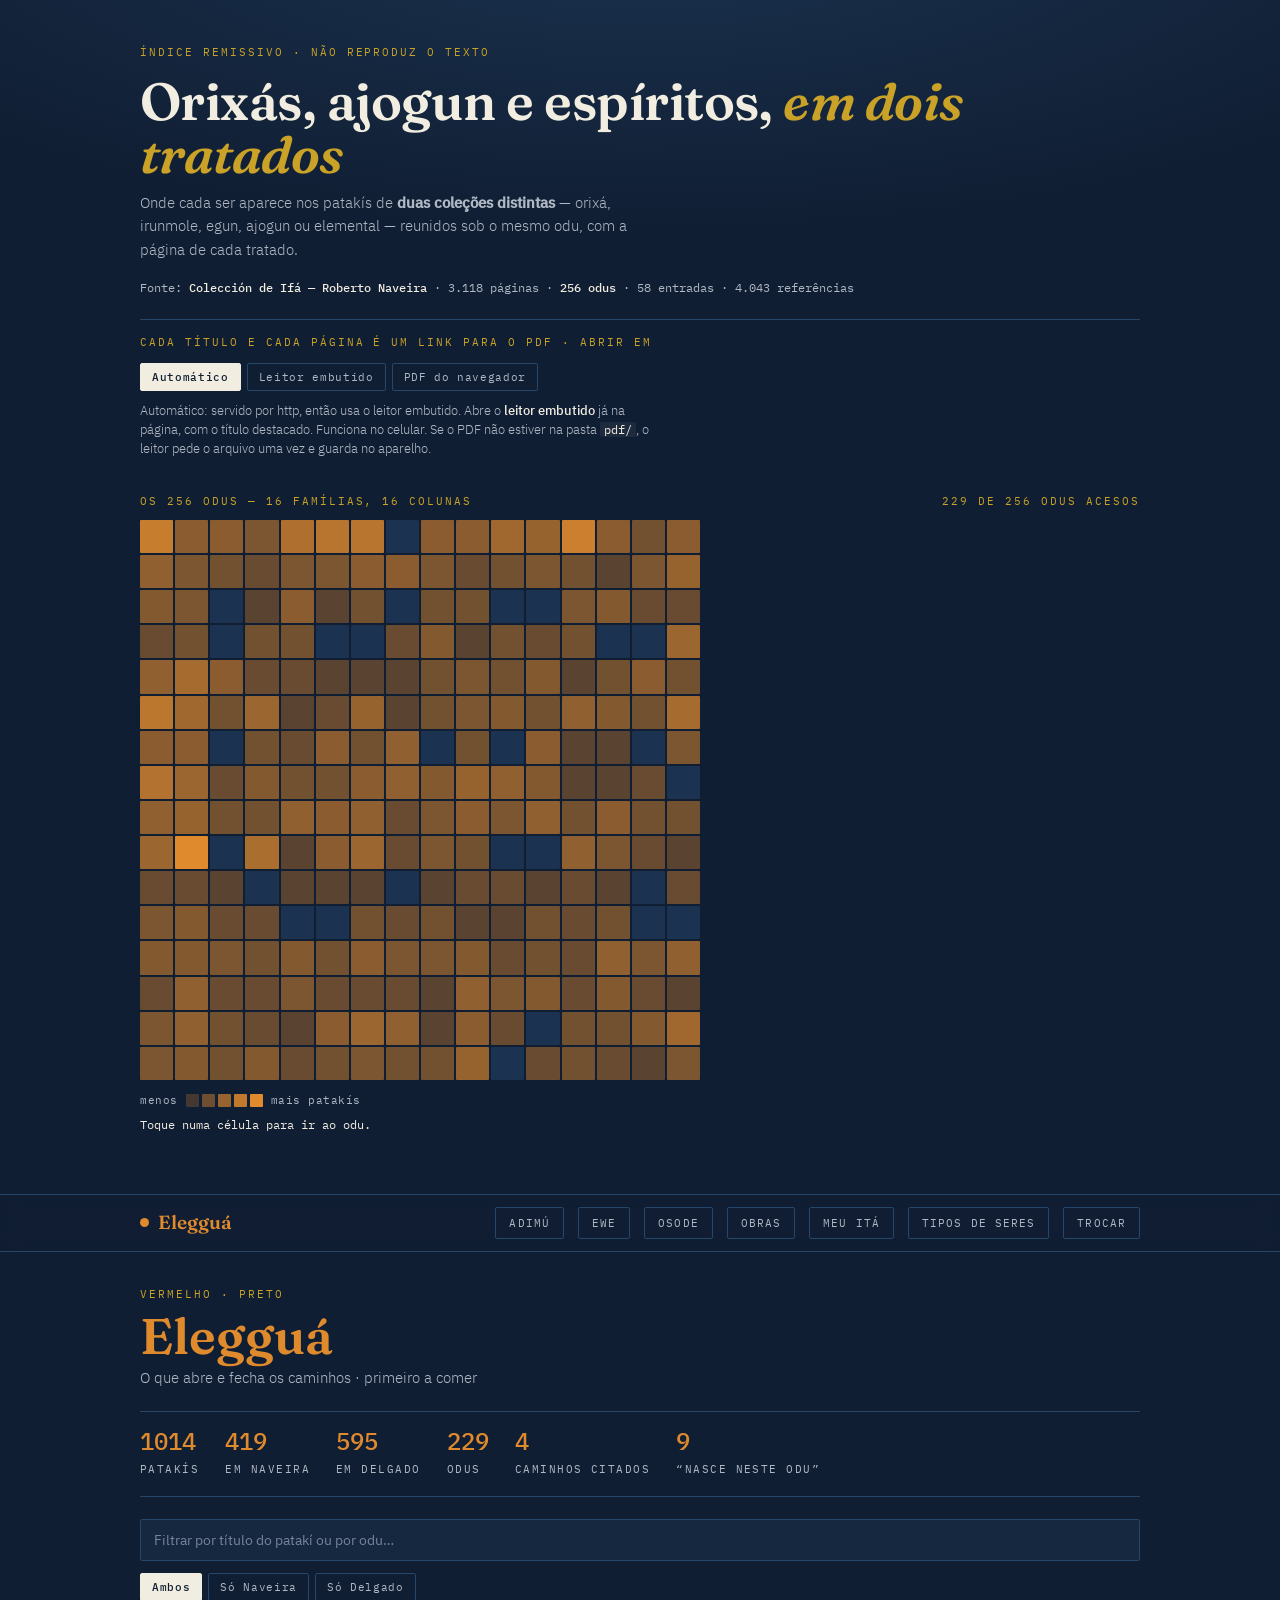
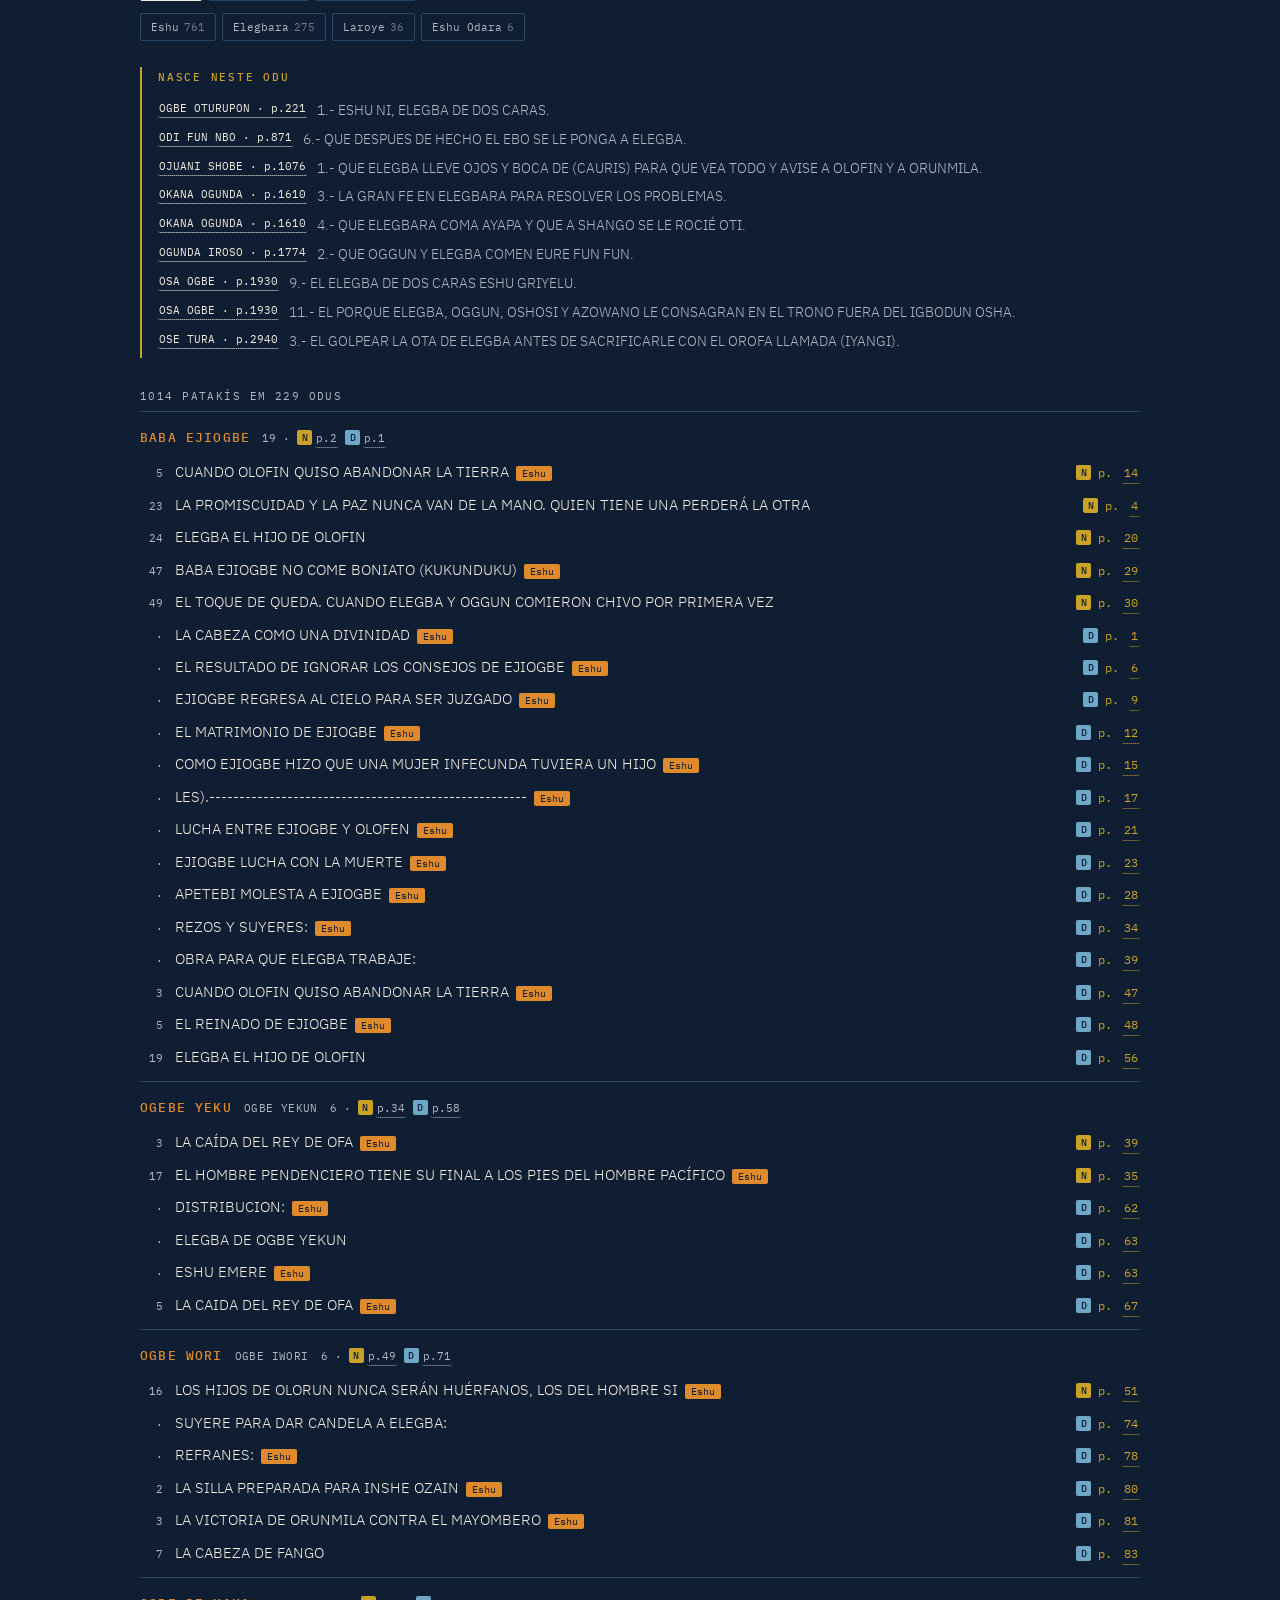
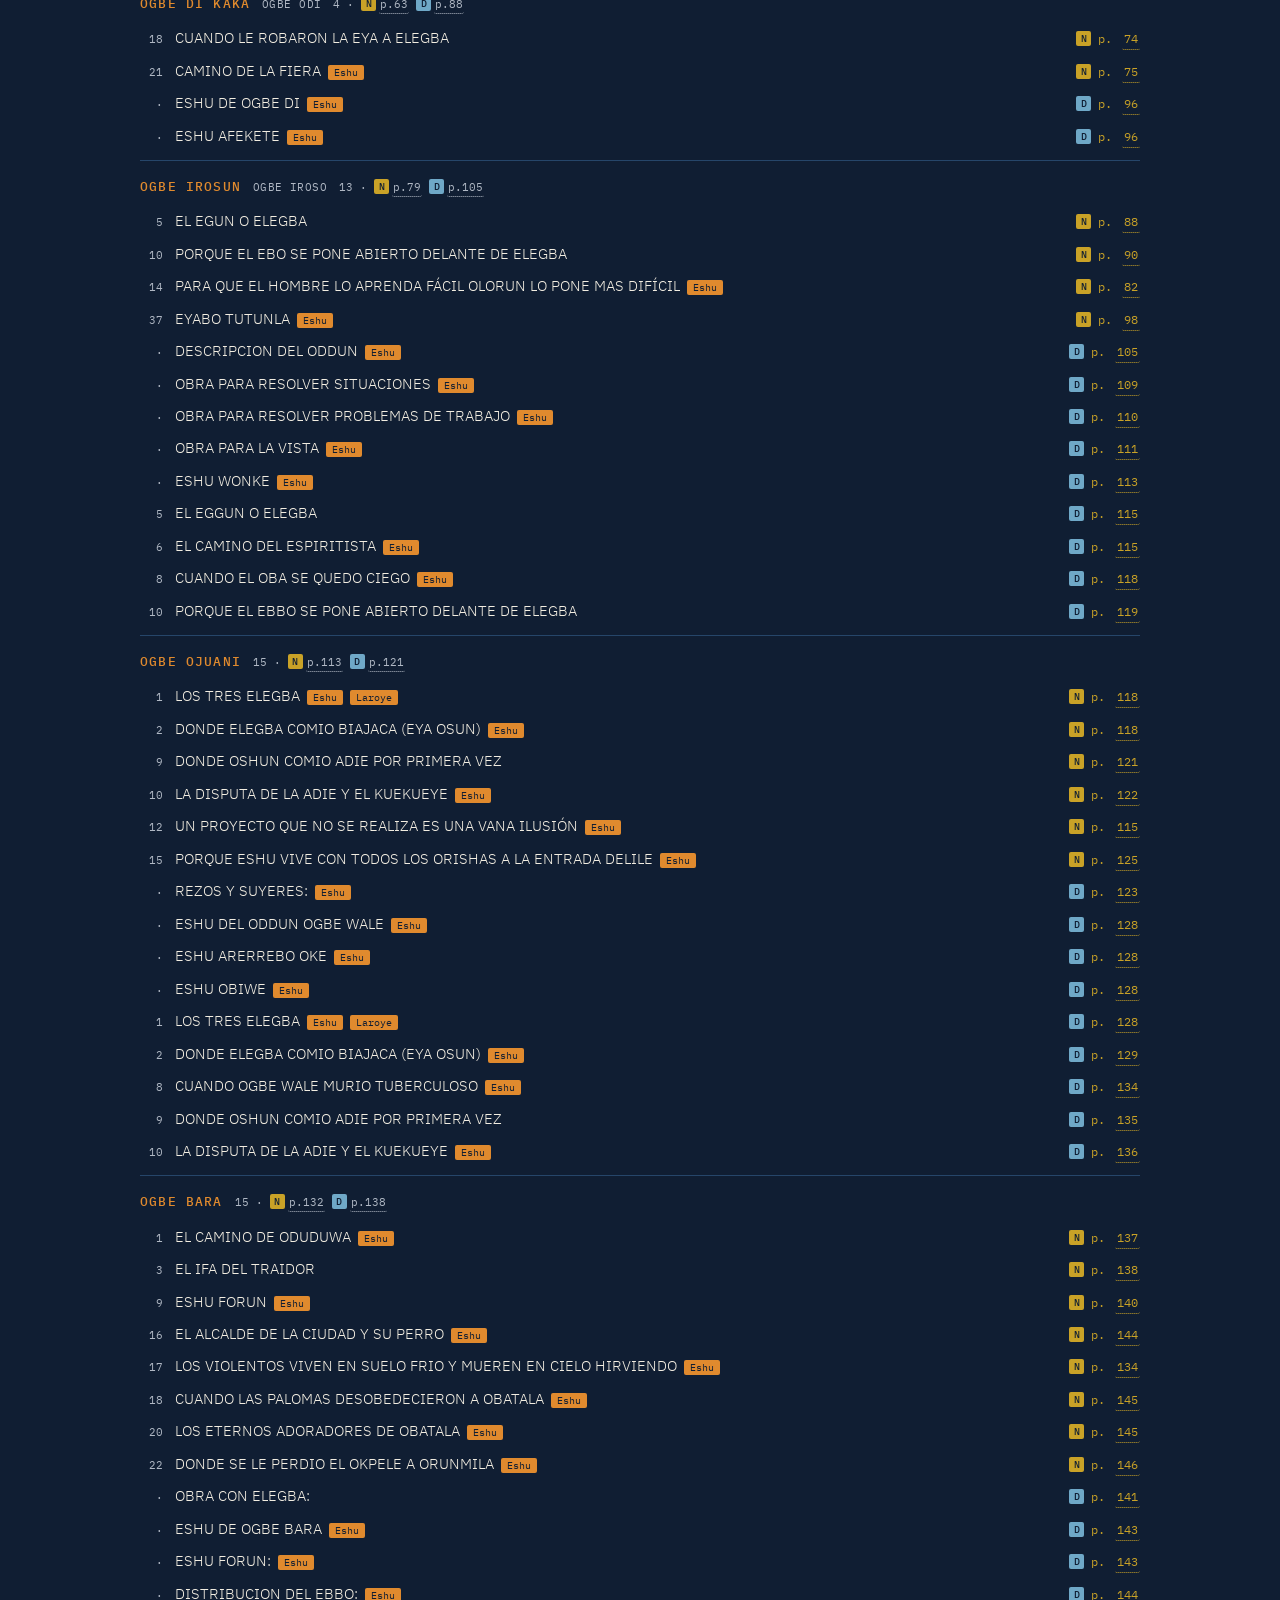
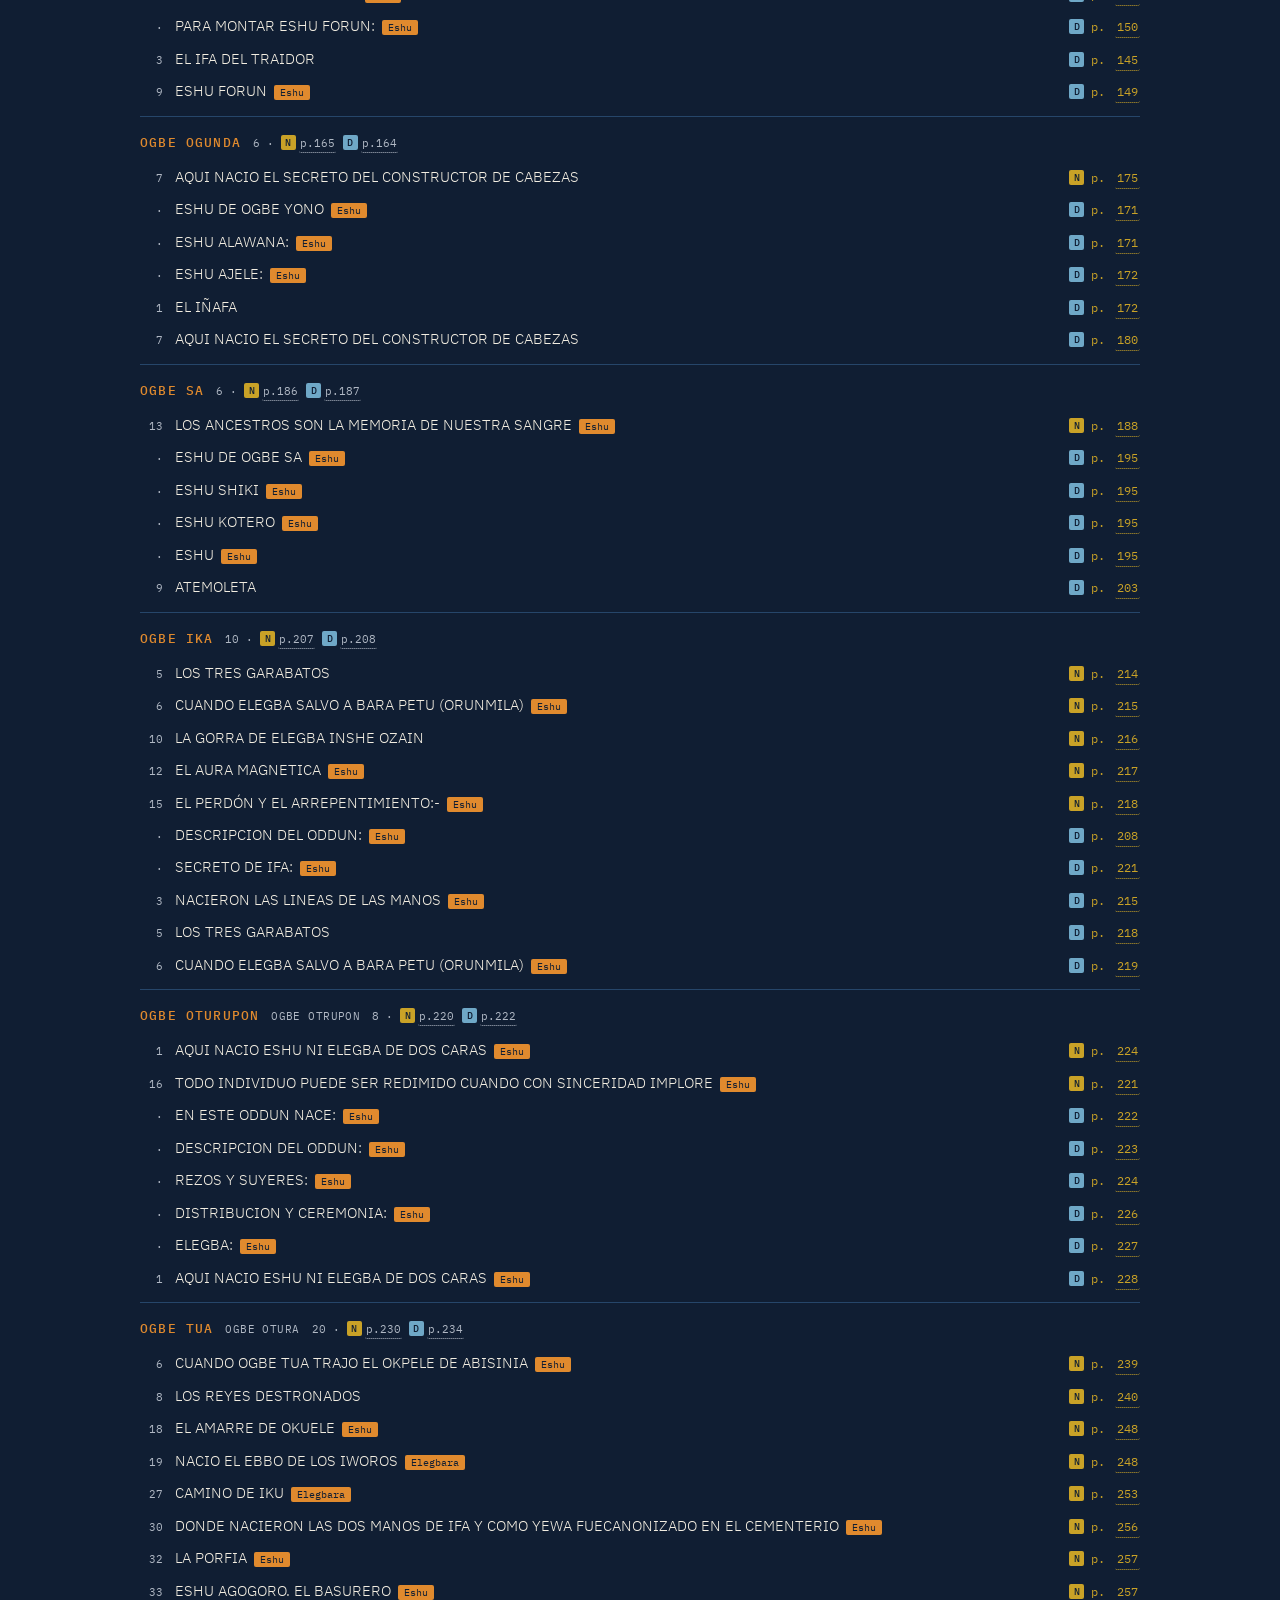
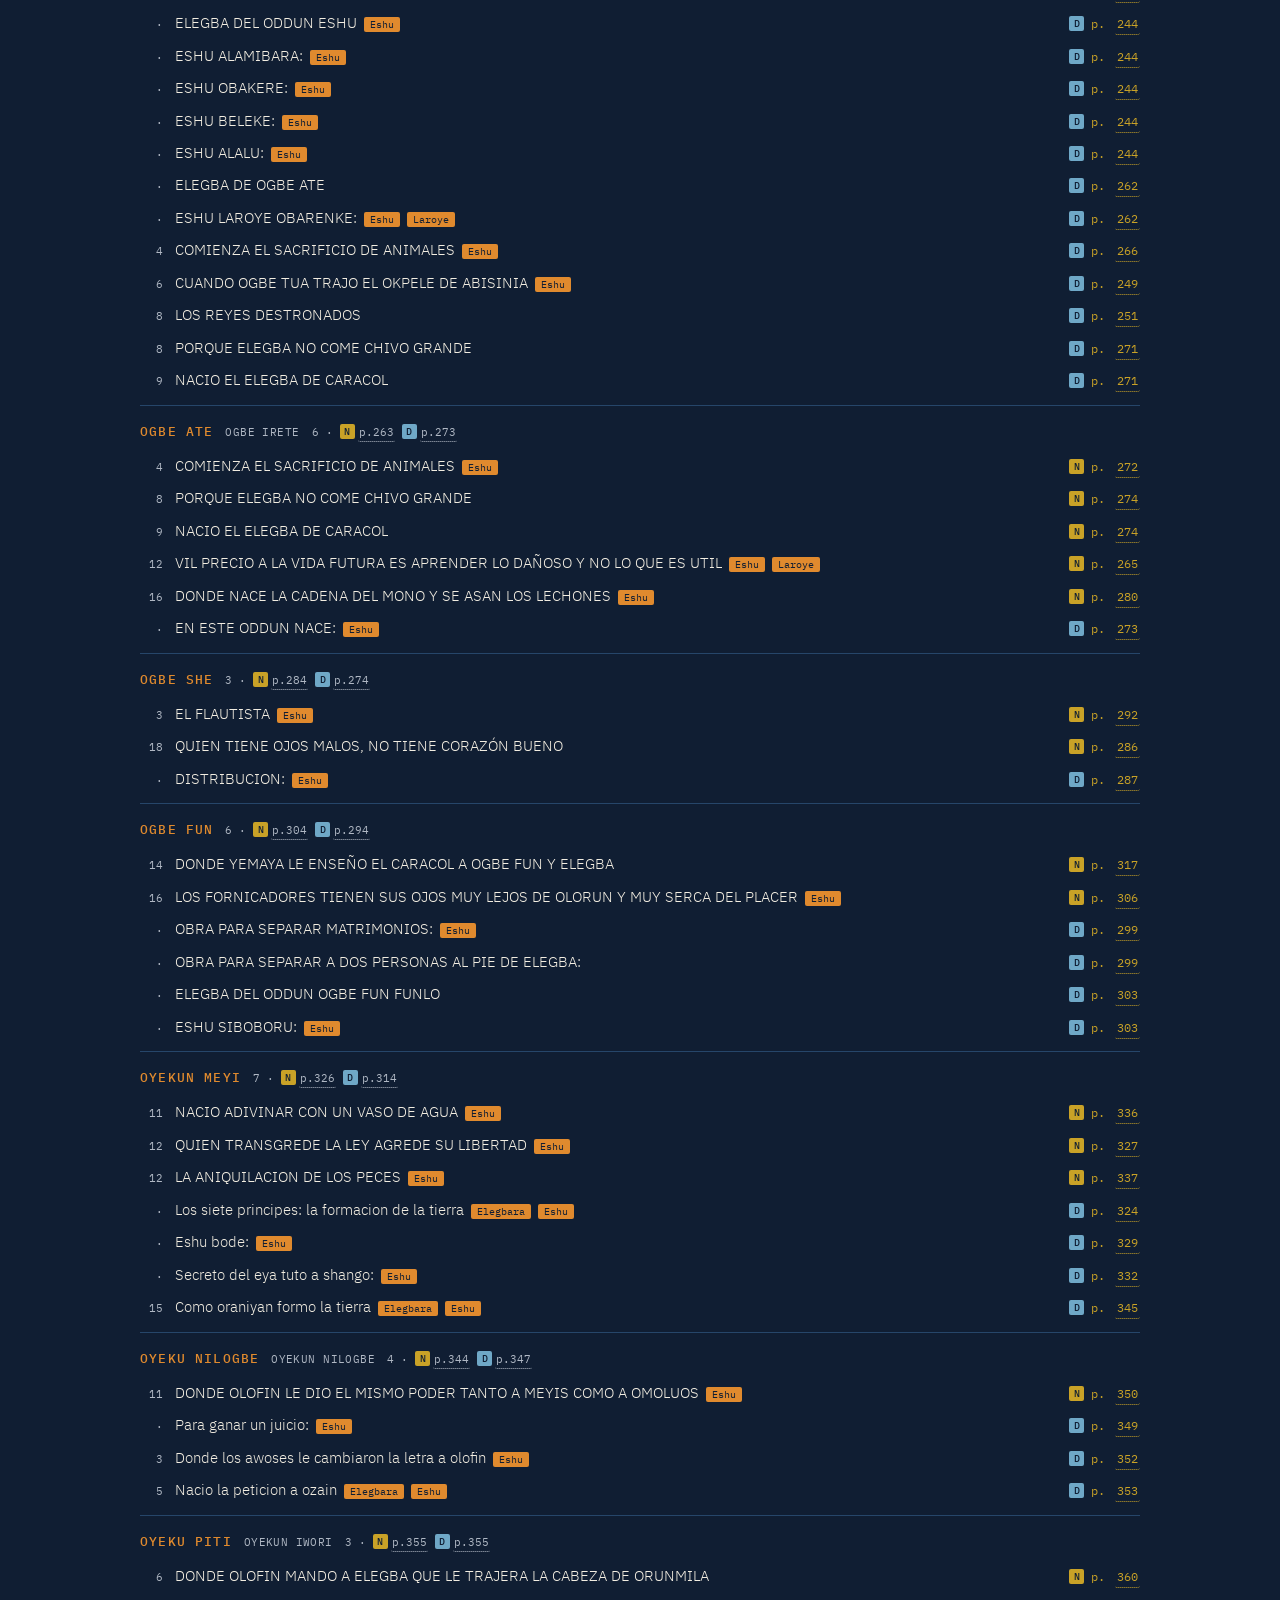
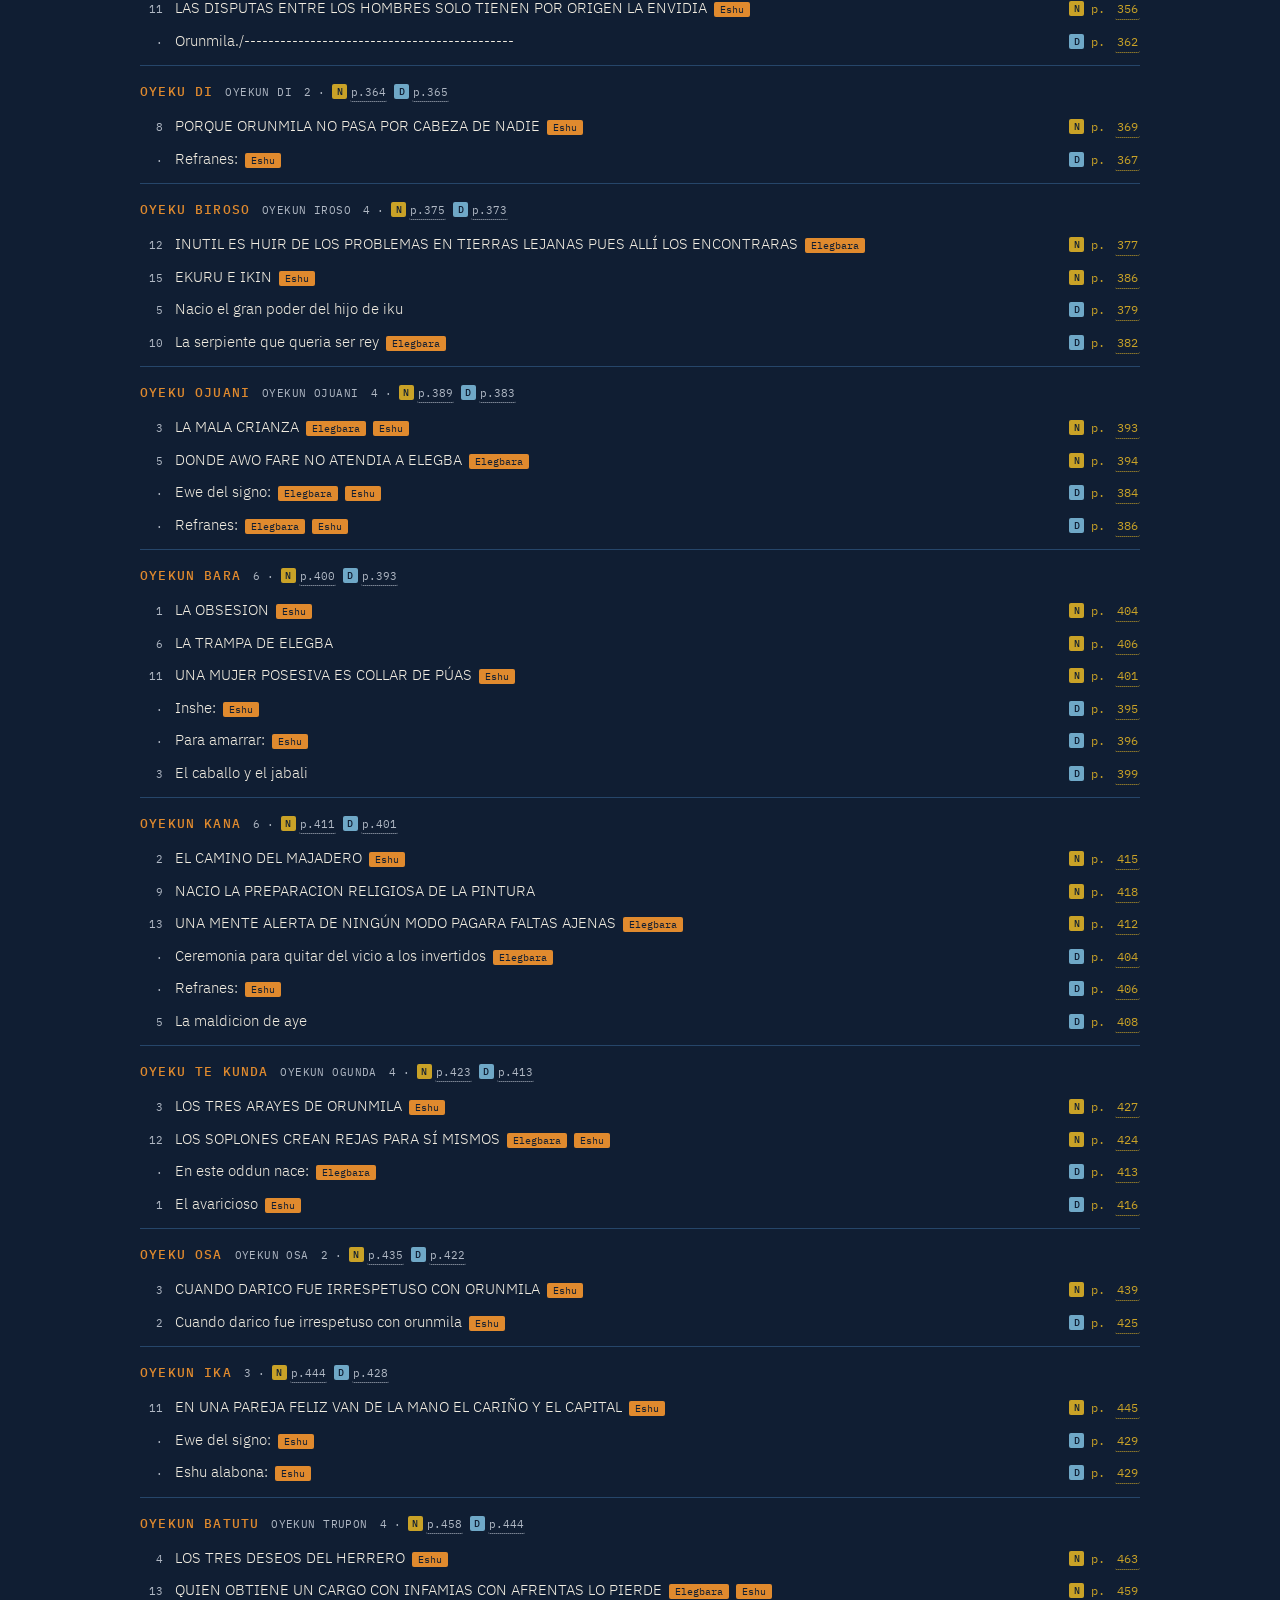
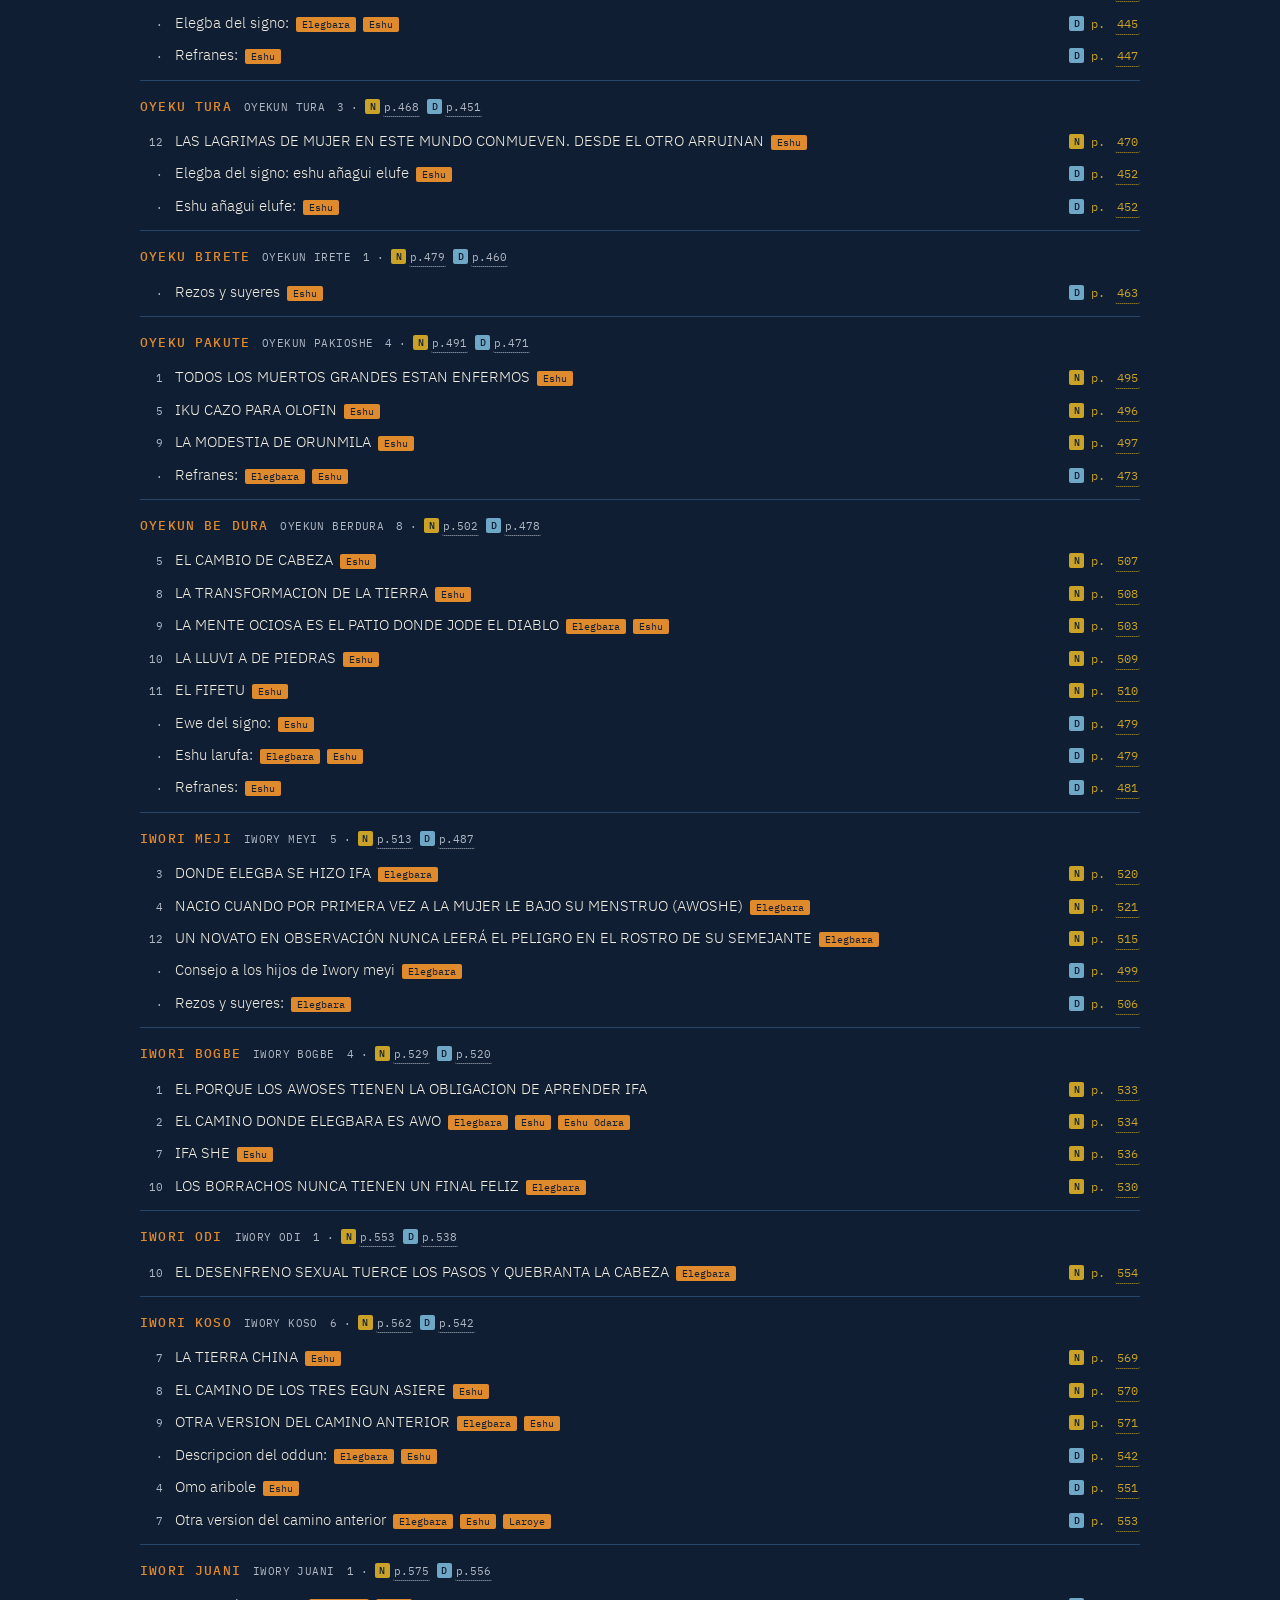
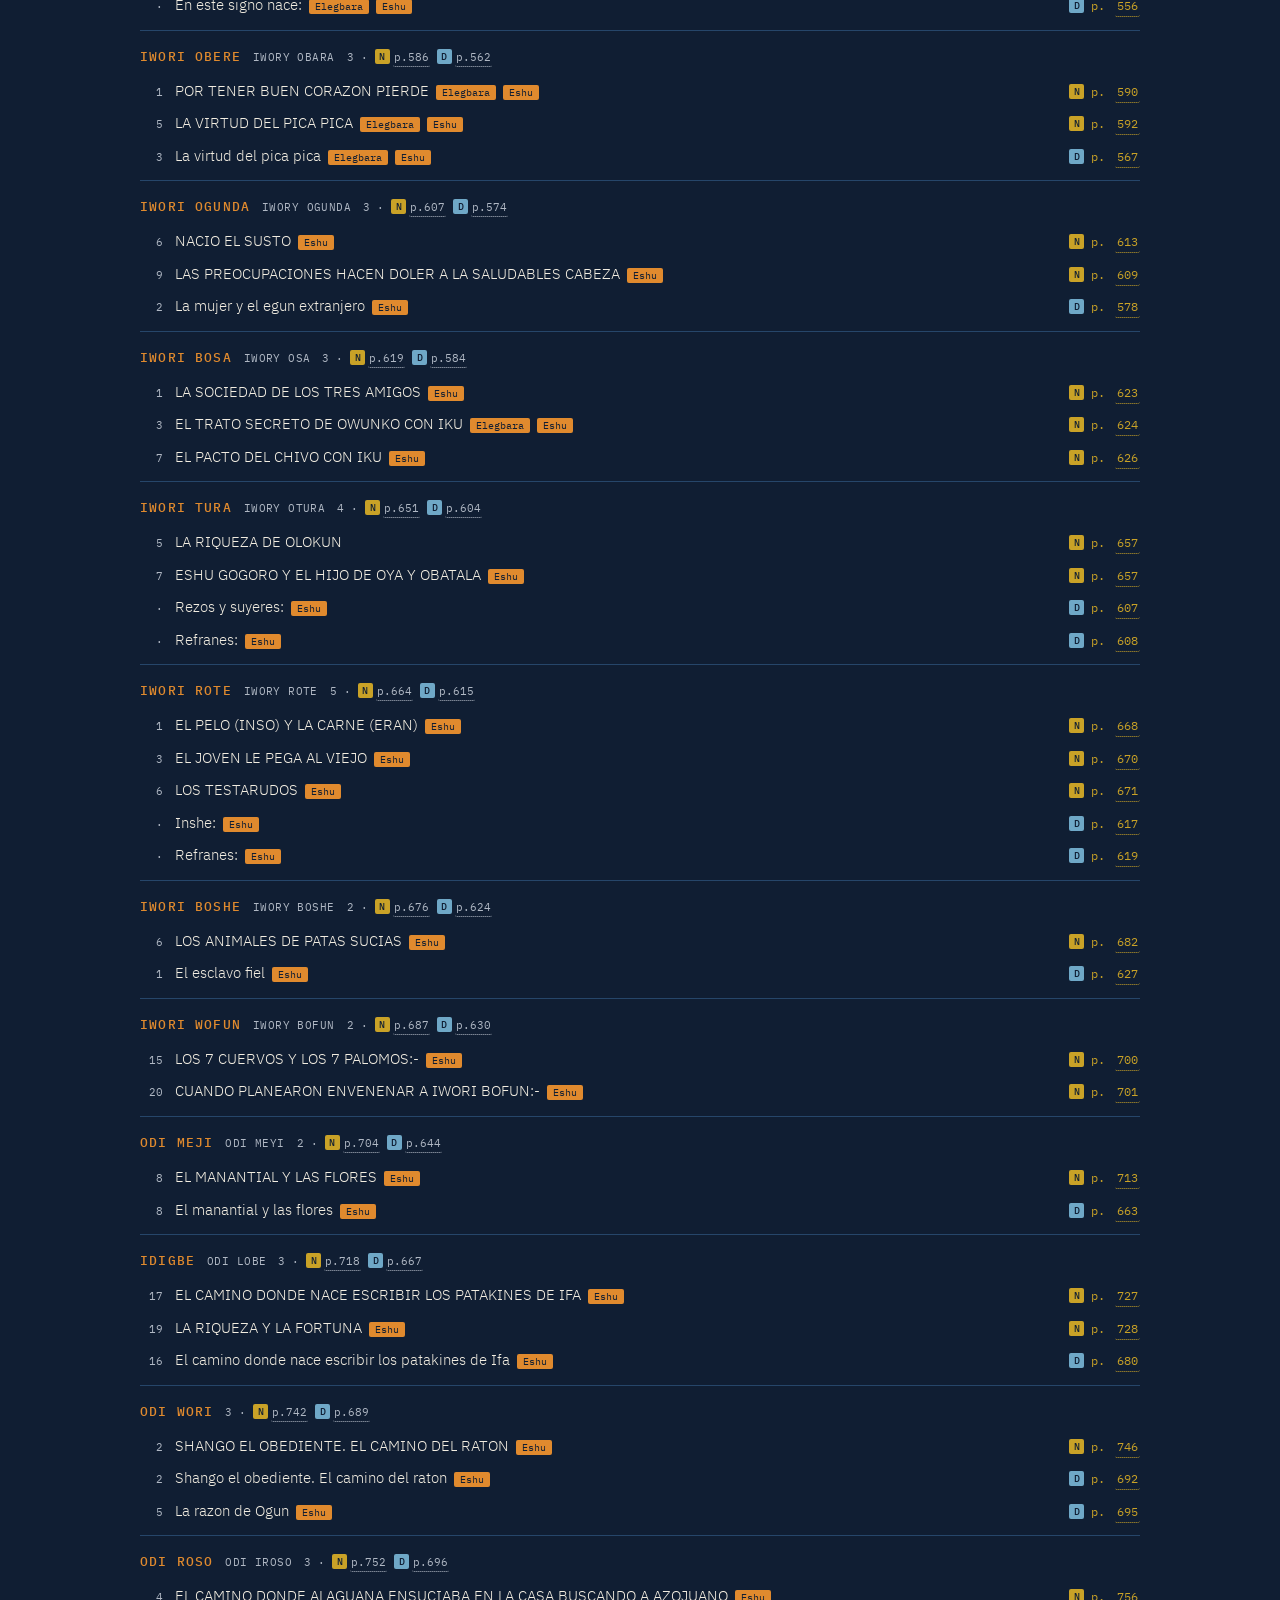
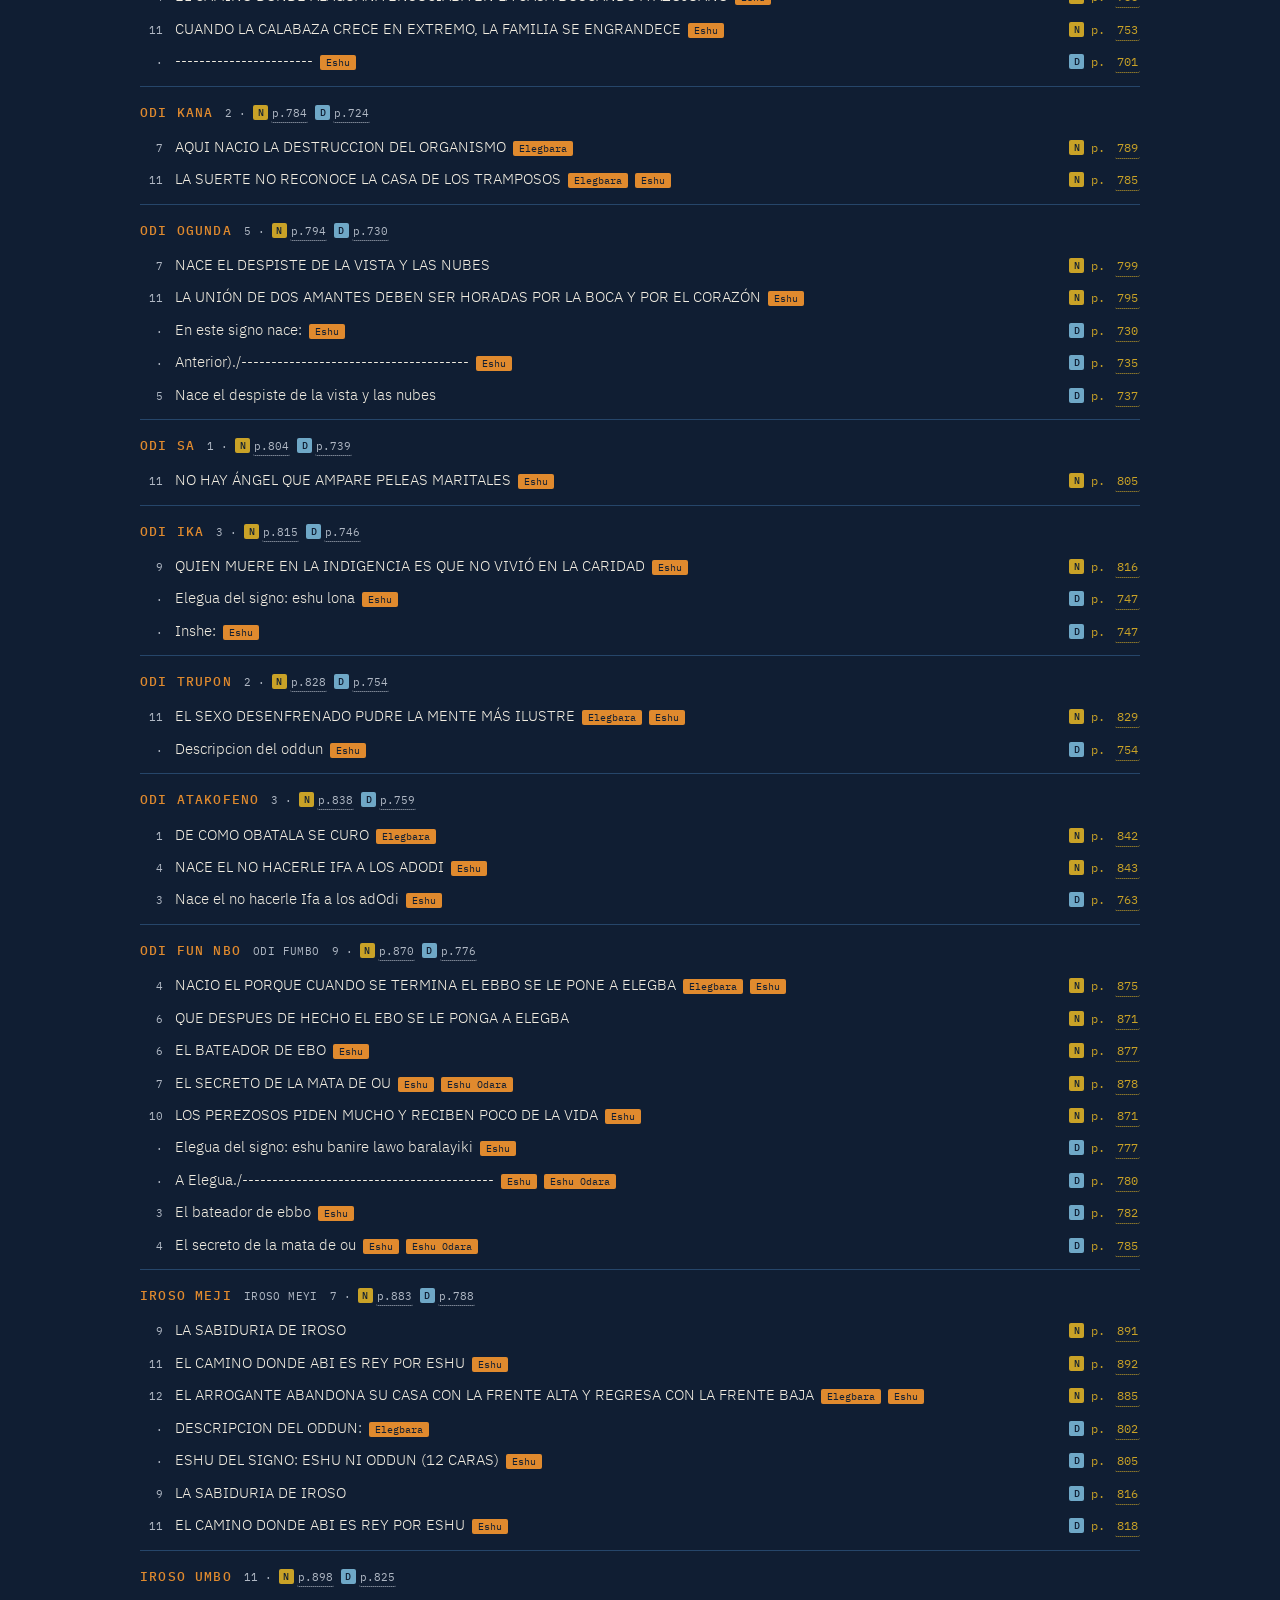
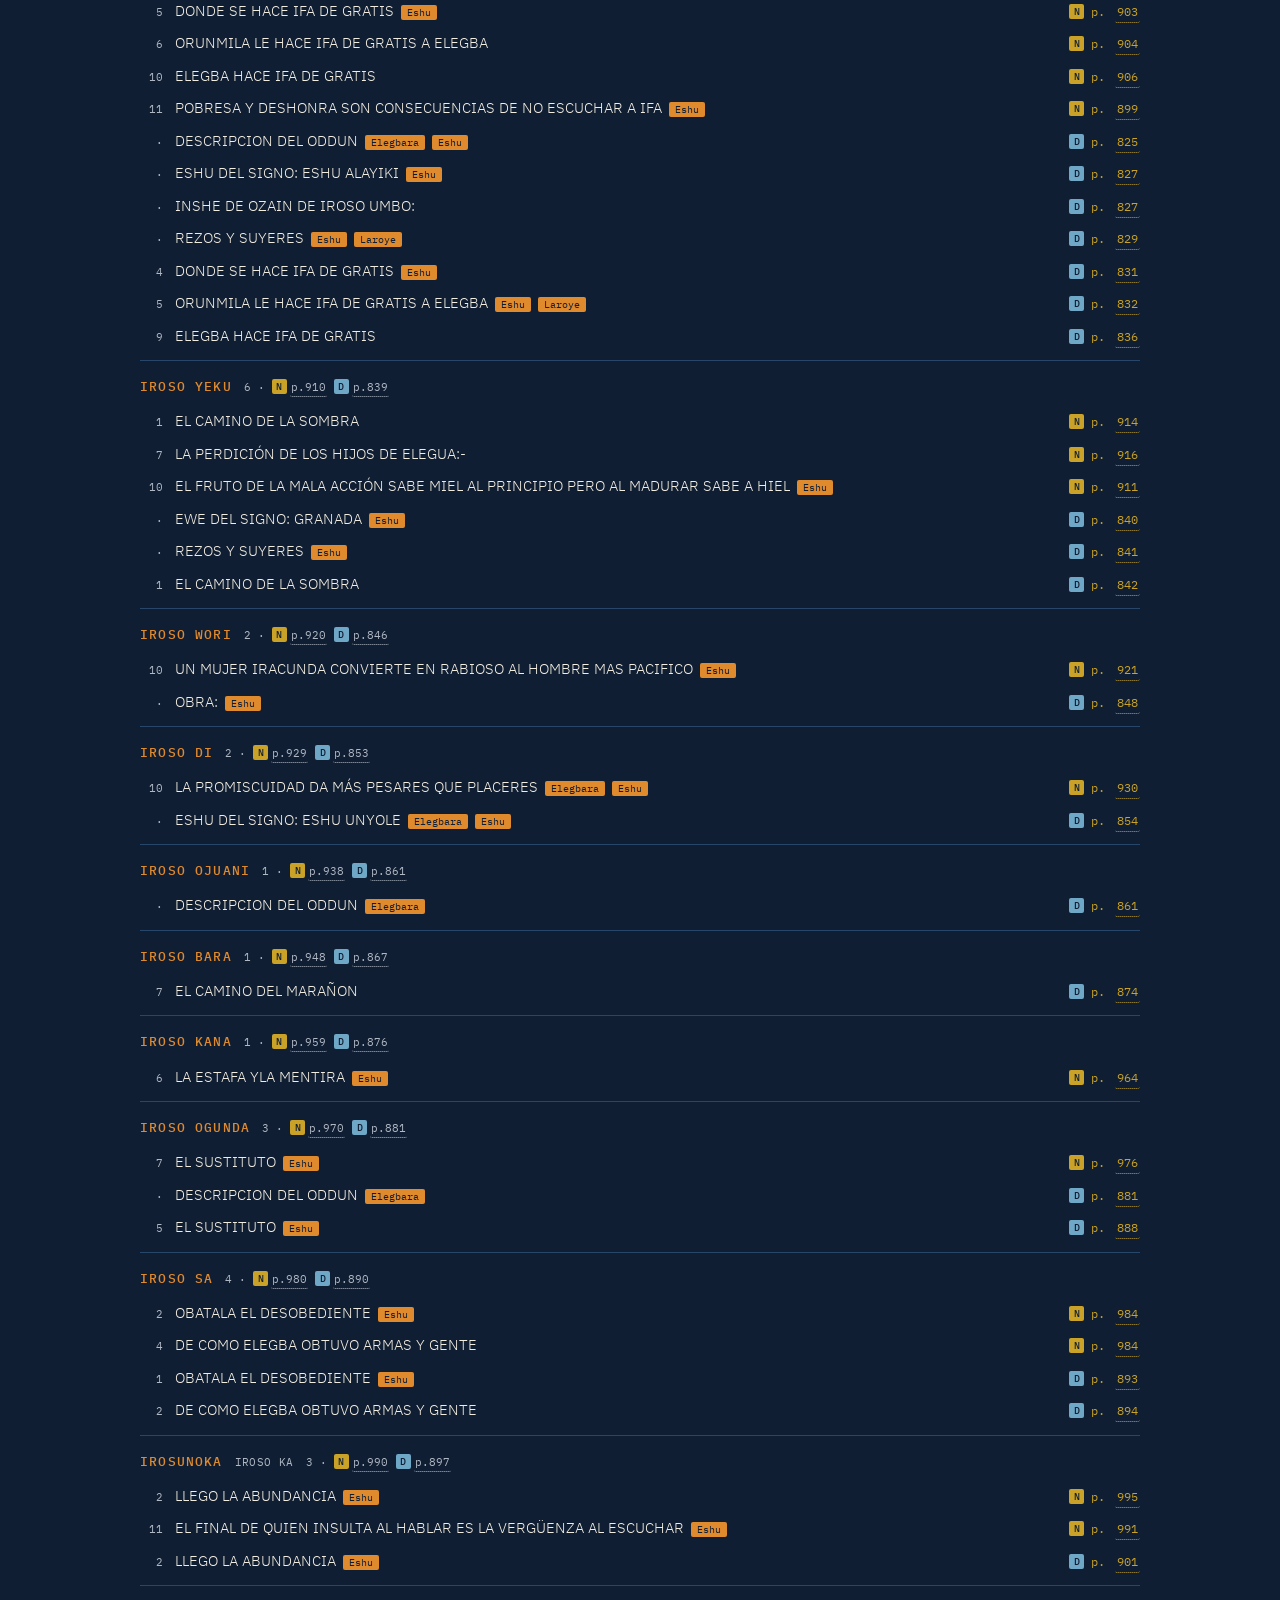
==== index.html @ 92adec4e "Site do índice de Ifá com links diretos para as páginas dos PDFs - index.html: o índice original (to" ====
<!DOCTYPE html>
<html lang="pt-BR">
<head>
<meta charset="utf-8">
<meta name="viewport" content="width=device-width, initial-scale=1">
<meta name="theme-color" content="#101E33">
<meta name="robots" content="noindex, nofollow">
<title>Índice de Ifá — patakís, obras e ensinamentos nos 256 odus</title>
<link rel="icon" href="assets/icone.svg" type="image/svg+xml">
<link rel="stylesheet" href="assets/fonts.css">
<link rel="stylesheet" href="assets/style.css">
</head>
<body>

<div class="wrap">
<header class="hero">
  <div class="eyebrow">Índice remissivo · não reproduz o texto</div>
  <h1>Orixás, ajogun e espíritos, <em>em dois tratados</em></h1>
  <p class="lede">Onde cada ser aparece nos patakís de <b>duas coleções distintas</b> — orixá, irunmole, egun, ajogun ou elemental — reunidos sob o mesmo odu, com a página de cada tratado.</p>
  <div class="srcline">Fonte: <b>Colección de Ifá — Roberto Naveira</b> · 3.118 páginas · <b>256 odus</b> · 58 entradas · 4.043 referências</div>

  <div class="pdfbar">
    <div class="eyebrow">Cada título e cada página é um link para o PDF · abrir em</div>
    <div class="srcfilter">
      <button class="sf" data-modo="auto">Automático</button>
      <button class="sf" data-modo="leitor">Leitor embutido</button>
      <button class="sf" data-modo="nativo">PDF do navegador</button>
    </div>
    <p class="modohint" id="modohint"></p>
  </div>

  <div class="mapblock">
    <div class="maphead">
      <div class="eyebrow">Os 256 odus — 16 famílias, 16 colunas</div>
      <div class="eyebrow" id="mapmeta"></div>
    </div>
    <div class="mapgrid" id="map"></div>
    <div class="maplegend"><span>menos</span><div class="swatches" id="sw"></div><span>mais patakís</span></div>
    <div id="maptip">Toque numa célula para ir ao odu.</div>
  </div>
</header>
</div>

<nav class="pick"><div class="wrap">
  <div class="pickbar">
    <div class="now"><i id="nowdot"></i><span id="nowname"></span></div>
    <button class="togg" id="adi">Adimú</button>
    <button class="togg" id="ewe">Ewe</button>
    <button class="togg" id="osd">Osode</button>
    <button class="togg" id="obr">Obras</button>
    <button class="togg" id="ita">Meu itá</button>
    <button class="togg" id="tax">Tipos de seres</button>
    <button class="togg" id="togg" aria-expanded="false">Trocar</button>
  </div>
  <div class="panelpick" id="picker"></div>
</div></nav>

<main class="wrap" id="panel"></main>

<footer><div class="wrap">
  <b>Como usar.</b> Cada linha traz o número do patakí dentro do odu e a página do PDF. <b>O título e o número da página são links</b>: abrem o tratado exatamente naquela página — no leitor embutido o título do patakí aparece destacado. Os links já abertos ficam mais apagados, para você saber o que já leu. Leia no original — este índice só localiza, não transcreve.<br>
  <b>Os PDFs.</b> Ficam na pasta <code>pdf/</code>, ao lado deste arquivo, com os nomes <code>naveira.pdf</code>, <code>delgado.pdf</code> e <code>verger.pdf</code>. No leitor embutido também dá para escolher os arquivos do próprio aparelho — eles ficam guardados só no navegador, não são enviados a lugar nenhum. As páginas indicadas são a numeração do arquivo PDF (página 1 = primeira folha do arquivo), não a impressa no livro.<br>
  <b>Duas fontes.</b> <span class="tag tN">N</span> é a <i>Colección de Ifá</i> de Roberto Naveira, onde os patakís vêm numerados dentro de cada odu. <span class="tag tD">D</span> é o <i>Tratado Enciclopédico de Caminos de Ifá</i> de Yamel Delgado (2002), onde os relatos são “caminhos” com título sublinhado, boa parte deles sem numeração — nesses casos a coluna do número traz um ponto. Cada linha mostra o tratado e a página correspondente.<br>
  <b>Como os dois foram alinhados.</b> Os tratados usam grafias diferentes para o mesmo odu — o que Naveira chama <i>Ogbe Ate</i>, Delgado chama <i>Ogbe Irete</i>. Em vez de casar por nome, cada tratado foi reduzido à grade canônica de 16×16 pela ordem interna das famílias, e a conferência bateu: 256 células em cada um, com os dois nomes exibidos lado a lado.<br>
  <b>Cobertura.</b> Em Naveira as seções foram detectadas pelo desenho do odu na página, não pelo cabeçalho — uma primeira varredura por cabeçalho perdia onze delas. Em Delgado faltava a marca de <i>Otura Iwori</i>, que existe na <a class="pl" data-doc="D" data-p="2336" data-t="OTURA IWORI" href="pdf/delgado.pdf#page=2336">p. 2336</a> mas com o título em caixa baixa; foi reinserida à mão. A família Obara em Naveira e os odus Meji em Delgado aparecem duplicados nos respectivos PDFs.<br>
  <b>Sobre a contagem.</b> Um patakí entra na lista quando a divindade é citada no título ou aparece com peso no corpo do relato, sempre por palavra inteira — sem isso <i>Ogún</i> casaria dentro de <i>Ogundá</i>. Elegguá, Ogún, Ozain, Oyá, Oshun, Olofin, Ori, Egun e Ikú usam limiar mais alto, porque esses nomes também aparecem nas listas de ebó sem que o relato seja sobre eles.<br>
  <b>Ressalvas.</b> <i>Osun</i> divide grafia com o pó vermelho e o pilão ritual, então parte das ocorrências pode ser material, não divindade. <i>Oro</i> só entra por expressões de contexto (Ilé Oro, Igbó Oro, Awo Oro), já que <i>oro</i> em espanhol é ouro. <i>Ikú</i> e <i>Arun</i> não são orixás, são ajogun — entram porque o tratado os narra como personagens. Listas curtas refletem presença real: a coleção é um tratado de Ifá, não de Ocha.<br>
  <b>Particularidades.</b> As chips douradas em cada odu classificam 2.651 ocorrências de restrição e nascimento — sem comer, sem beber, roupa, prazo de dias, hora marcada, sem sair, sem visitar, nasce aqui, signo se retira, sem cobrar — com a página da primeira. É classificação e coordenada: <b>o texto da nota não é reproduzido</b>, está na página indicada. O painel de distinções no Osode vem dos dois tratados de ire e osogbo que você enviou.<br>
  <b>Aba “Adimú”.</b> Extraída dos verbos de oferenda dos dois tratados — <i>ponerle</i>, <i>se le pone</i>, <i>darle</i>, <i>déle</i>, <i>llevarle</i> — casando o objeto oferecido com o destinatário, que é reconhecido pelas mesmas 65 entradas de seres já mapeadas. Registra o par oferenda–destinatário, o odu e a página; a instrução completa, com quantidade e preparo, está na página indicada. Onde o tratado não nomeia o destinatário de forma reconhecível, a oferenda não entra.<br>
  <b>Aba “Ewe”.</b> Vem de <i>Ewé — o uso das plantas na sociedade iorubá</i>, de Pierre Fatumbi Verger. Indexa nome científico, família botânica, nome iorubá e finalidade, com a página onde a planta aparece — o nome da espécie, cada página e cada encantamento são links para o Verger. Cada encantamento aparece mapeado pela finalidade a que serve — o termo iorubá (<i>àwúre owó</i>, <i>idáàbòbò lówó ikú</i>), a tradução, o número da fórmula quando Verger o dá e a página. O <b>texto do ofò não é reproduzido</b>, nem os modos de preparo — são o conteúdo do livro, e estão na página indicada. Os nomes iorubás vieram do glossário final (pp. 561–618), cujo OCR de colunas veio embaralhado. Reconstruí por três métodos — corte de colunas com conferência de contagem, pareamento por coordenada vertical e leitura bruta — e depois <b>validei cada par contra o corpo do livro</b>: só entrou o nome iorubá que aparece a menos de 700 caracteres da citação da espécie no texto corrido. Dos 414 candidatos, 189 passaram e 225 foram descartados. As finalidades são dedução minha a partir de termos como <i>àwúre owó</i> ou <i>iségun òtá</i> no bloco de cada planta.<br>
  <b>Aba “Obras”.</b> Os rótulos são os cabeçalhos como aparecem na fonte — é neles que a finalidade está escrita, e por isso servem de busca. O conteúdo do procedimento não é reproduzido: abra a página indicada e leia no original. A classificação por finalidade é minha, deduzida de palavras do cabeçalho, e cobre cerca de 44% das entradas; um cabeçalho sem finalidade detectada não é um cabeçalho sem finalidade. Ebós genéricos, que são listas de ingredientes sem enunciado, ficaram de fora por não haver o que indexar.<br>
  <b>O que o odu diz.</b> Refranes, provérbios, “dice Ifá”, ire e osobo, profecia ética, tótem, cavilação e dualidade aparecem ao pé de cada odu apenas como presença e página. A diferença é de natureza: o título de um patakí é um rótulo que aponta para a história, enquanto um refrán <i>é</i> o conteúdo e não aponta para nada — então indico onde está em vez de copiá-lo.<br>
  <b>Aba “Meu itá”.</b> Traz todos os patakís das oito casas do seu registro, sem filtro de entidade — a marca ao lado do título indica quando aquele relato cita nominalmente o orixá recebido, e o cabeçalho informa quantas vezes ele aparece na seção inteira, incluindo rezos e obras fora dos patakís. Note que <i>Inle</i> divide grafia com <i>ilé</i>, terra ou casa em iorubá; cerca de 9% das ocorrências são dessa construção e não do orixá.<br>
  <b>Ajogun.</b> Alguns nomes foram deixados de fora por colisão de grafia impossível de resolver com segurança: <i>Ano</i> se confunde com o espanhol <i>año</i>, e <i>Ese</i> com <i>ese Ifá</i>, o verso. Arun cobre a doença; a perda está em Ofo.<br>
  <b>Caminhos.</b> Os avatares marcados vêm da menção literal do nome no relato — servem de pista, não de classificação fechada.
</div></footer>

<script src="assets/data.js"></script>
<script src="assets/app.js"></script>
</body>
</html>
---- assets/fonts.css ----
/* Fontes locais (SIL Open Font License 1.1): IBM Plex Sans, IBM Plex Mono, Fraunces — via @fontsource */
/* ibm-plex-sans-vietnamese-300-normal */
@font-face {
  font-family: 'IBM Plex Sans';
  font-style: normal;
  font-display: swap;
  font-weight: 300;
  src: url(fonts/ibm-plex-sans-vietnamese-300-normal.woff2) format('woff2');
  unicode-range: U+0102-0103,U+0110-0111,U+0128-0129,U+0168-0169,U+01A0-01A1,U+01AF-01B0,U+0300-0301,U+0303-0304,U+0308-0309,U+0323,U+0329,U+1EA0-1EF9,U+20AB;
}
/* ibm-plex-sans-latin-ext-300-normal */
@font-face {
  font-family: 'IBM Plex Sans';
  font-style: normal;
  font-display: swap;
  font-weight: 300;
  src: url(fonts/ibm-plex-sans-latin-ext-300-normal.woff2) format('woff2');
  unicode-range: U+0100-02BA,U+02BD-02C5,U+02C7-02CC,U+02CE-02D7,U+02DD-02FF,U+0304,U+0308,U+0329,U+1D00-1DBF,U+1E00-1E9F,U+1EF2-1EFF,U+2020,U+20A0-20AB,U+20AD-20C0,U+2113,U+2C60-2C7F,U+A720-A7FF;
}
/* ibm-plex-sans-latin-300-normal */
@font-face {
  font-family: 'IBM Plex Sans';
  font-style: normal;
  font-display: swap;
  font-weight: 300;
  src: url(fonts/ibm-plex-sans-latin-300-normal.woff2) format('woff2');
  unicode-range: U+0000-00FF,U+0131,U+0152-0153,U+02BB-02BC,U+02C6,U+02DA,U+02DC,U+0304,U+0308,U+0329,U+2000-206F,U+20AC,U+2122,U+2191,U+2193,U+2212,U+2215,U+FEFF,U+FFFD;
}
/* ibm-plex-sans-vietnamese-400-normal */
@font-face {
  font-family: 'IBM Plex Sans';
  font-style: normal;
  font-display: swap;
  font-weight: 400;
  src: url(fonts/ibm-plex-sans-vietnamese-400-normal.woff2) format('woff2');
  unicode-range: U+0102-0103,U+0110-0111,U+0128-0129,U+0168-0169,U+01A0-01A1,U+01AF-01B0,U+0300-0301,U+0303-0304,U+0308-0309,U+0323,U+0329,U+1EA0-1EF9,U+20AB;
}
/* ibm-plex-sans-latin-ext-400-normal */
@font-face {
  font-family: 'IBM Plex Sans';
  font-style: normal;
  font-display: swap;
  font-weight: 400;
  src: url(fonts/ibm-plex-sans-latin-ext-400-normal.woff2) format('woff2');
  unicode-range: U+0100-02BA,U+02BD-02C5,U+02C7-02CC,U+02CE-02D7,U+02DD-02FF,U+0304,U+0308,U+0329,U+1D00-1DBF,U+1E00-1E9F,U+1EF2-1EFF,U+2020,U+20A0-20AB,U+20AD-20C0,U+2113,U+2C60-2C7F,U+A720-A7FF;
}
/* ibm-plex-sans-latin-400-normal */
@font-face {
  font-family: 'IBM Plex Sans';
  font-style: normal;
  font-display: swap;
  font-weight: 400;
  src: url(fonts/ibm-plex-sans-latin-400-normal.woff2) format('woff2');
  unicode-range: U+0000-00FF,U+0131,U+0152-0153,U+02BB-02BC,U+02C6,U+02DA,U+02DC,U+0304,U+0308,U+0329,U+2000-206F,U+20AC,U+2122,U+2191,U+2193,U+2212,U+2215,U+FEFF,U+FFFD;
}
/* ibm-plex-sans-vietnamese-500-normal */
@font-face {
  font-family: 'IBM Plex Sans';
  font-style: normal;
  font-display: swap;
  font-weight: 500;
  src: url(fonts/ibm-plex-sans-vietnamese-500-normal.woff2) format('woff2');
  unicode-range: U+0102-0103,U+0110-0111,U+0128-0129,U+0168-0169,U+01A0-01A1,U+01AF-01B0,U+0300-0301,U+0303-0304,U+0308-0309,U+0323,U+0329,U+1EA0-1EF9,U+20AB;
}
/* ibm-plex-sans-latin-ext-500-normal */
@font-face {
  font-family: 'IBM Plex Sans';
  font-style: normal;
  font-display: swap;
  font-weight: 500;
  src: url(fonts/ibm-plex-sans-latin-ext-500-normal.woff2) format('woff2');
  unicode-range: U+0100-02BA,U+02BD-02C5,U+02C7-02CC,U+02CE-02D7,U+02DD-02FF,U+0304,U+0308,U+0329,U+1D00-1DBF,U+1E00-1E9F,U+1EF2-1EFF,U+2020,U+20A0-20AB,U+20AD-20C0,U+2113,U+2C60-2C7F,U+A720-A7FF;
}
/* ibm-plex-sans-latin-500-normal */
@font-face {
  font-family: 'IBM Plex Sans';
  font-style: normal;
  font-display: swap;
  font-weight: 500;
  src: url(fonts/ibm-plex-sans-latin-500-normal.woff2) format('woff2');
  unicode-range: U+0000-00FF,U+0131,U+0152-0153,U+02BB-02BC,U+02C6,U+02DA,U+02DC,U+0304,U+0308,U+0329,U+2000-206F,U+20AC,U+2122,U+2191,U+2193,U+2212,U+2215,U+FEFF,U+FFFD;
}
/* ibm-plex-mono-vietnamese-400-normal */
@font-face {
  font-family: 'IBM Plex Mono';
  font-style: normal;
  font-display: swap;
  font-weight: 400;
  src: url(fonts/ibm-plex-mono-vietnamese-400-normal.woff2) format('woff2');
  unicode-range: U+0102-0103,U+0110-0111,U+0128-0129,U+0168-0169,U+01A0-01A1,U+01AF-01B0,U+0300-0301,U+0303-0304,U+0308-0309,U+0323,U+0329,U+1EA0-1EF9,U+20AB;
}
/* ibm-plex-mono-latin-ext-400-normal */
@font-face {
  font-family: 'IBM Plex Mono';
  font-style: normal;
  font-display: swap;
  font-weight: 400;
  src: url(fonts/ibm-plex-mono-latin-ext-400-normal.woff2) format('woff2');
  unicode-range: U+0100-02BA,U+02BD-02C5,U+02C7-02CC,U+02CE-02D7,U+02DD-02FF,U+0304,U+0308,U+0329,U+1D00-1DBF,U+1E00-1E9F,U+1EF2-1EFF,U+2020,U+20A0-20AB,U+20AD-20C0,U+2113,U+2C60-2C7F,U+A720-A7FF;
}
/* ibm-plex-mono-latin-400-normal */
@font-face {
  font-family: 'IBM Plex Mono';
  font-style: normal;
  font-display: swap;
  font-weight: 400;
  src: url(fonts/ibm-plex-mono-latin-400-normal.woff2) format('woff2');
  unicode-range: U+0000-00FF,U+0131,U+0152-0153,U+02BB-02BC,U+02C6,U+02DA,U+02DC,U+0304,U+0308,U+0329,U+2000-206F,U+20AC,U+2122,U+2191,U+2193,U+2212,U+2215,U+FEFF,U+FFFD;
}
/* ibm-plex-mono-vietnamese-500-normal */
@font-face {
  font-family: 'IBM Plex Mono';
  font-style: normal;
  font-display: swap;
  font-weight: 500;
  src: url(fonts/ibm-plex-mono-vietnamese-500-normal.woff2) format('woff2');
  unicode-range: U+0102-0103,U+0110-0111,U+0128-0129,U+0168-0169,U+01A0-01A1,U+01AF-01B0,U+0300-0301,U+0303-0304,U+0308-0309,U+0323,U+0329,U+1EA0-1EF9,U+20AB;
}
/* ibm-plex-mono-latin-ext-500-normal */
@font-face {
  font-family: 'IBM Plex Mono';
  font-style: normal;
  font-display: swap;
  font-weight: 500;
  src: url(fonts/ibm-plex-mono-latin-ext-500-normal.woff2) format('woff2');
  unicode-range: U+0100-02BA,U+02BD-02C5,U+02C7-02CC,U+02CE-02D7,U+02DD-02FF,U+0304,U+0308,U+0329,U+1D00-1DBF,U+1E00-1E9F,U+1EF2-1EFF,U+2020,U+20A0-20AB,U+20AD-20C0,U+2113,U+2C60-2C7F,U+A720-A7FF;
}
/* ibm-plex-mono-latin-500-normal */
@font-face {
  font-family: 'IBM Plex Mono';
  font-style: normal;
  font-display: swap;
  font-weight: 500;
  src: url(fonts/ibm-plex-mono-latin-500-normal.woff2) format('woff2');
  unicode-range: U+0000-00FF,U+0131,U+0152-0153,U+02BB-02BC,U+02C6,U+02DA,U+02DC,U+0304,U+0308,U+0329,U+2000-206F,U+20AC,U+2122,U+2191,U+2193,U+2212,U+2215,U+FEFF,U+FFFD;
}
/* fraunces-vietnamese-400-normal */
@font-face {
  font-family: 'Fraunces';
  font-style: normal;
  font-display: swap;
  font-weight: 400;
  src: url(fonts/fraunces-vietnamese-400-normal.woff2) format('woff2');
  unicode-range: U+0102-0103,U+0110-0111,U+0128-0129,U+0168-0169,U+01A0-01A1,U+01AF-01B0,U+0300-0301,U+0303-0304,U+0308-0309,U+0323,U+0329,U+1EA0-1EF9,U+20AB;
}
/* fraunces-latin-ext-400-normal */
@font-face {
  font-family: 'Fraunces';
  font-style: normal;
  font-display: swap;
  font-weight: 400;
  src: url(fonts/fraunces-latin-ext-400-normal.woff2) format('woff2');
  unicode-range: U+0100-02BA,U+02BD-02C5,U+02C7-02CC,U+02CE-02D7,U+02DD-02FF,U+0304,U+0308,U+0329,U+1D00-1DBF,U+1E00-1E9F,U+1EF2-1EFF,U+2020,U+20A0-20AB,U+20AD-20C0,U+2113,U+2C60-2C7F,U+A720-A7FF;
}
/* fraunces-latin-400-normal */
@font-face {
  font-family: 'Fraunces';
  font-style: normal;
  font-display: swap;
  font-weight: 400;
  src: url(fonts/fraunces-latin-400-normal.woff2) format('woff2');
  unicode-range: U+0000-00FF,U+0131,U+0152-0153,U+02BB-02BC,U+02C6,U+02DA,U+02DC,U+0304,U+0308,U+0329,U+2000-206F,U+20AC,U+2122,U+2191,U+2193,U+2212,U+2215,U+FEFF,U+FFFD;
}
/* fraunces-vietnamese-600-normal */
@font-face {
  font-family: 'Fraunces';
  font-style: normal;
  font-display: swap;
  font-weight: 600;
  src: url(fonts/fraunces-vietnamese-600-normal.woff2) format('woff2');
  unicode-range: U+0102-0103,U+0110-0111,U+0128-0129,U+0168-0169,U+01A0-01A1,U+01AF-01B0,U+0300-0301,U+0303-0304,U+0308-0309,U+0323,U+0329,U+1EA0-1EF9,U+20AB;
}
/* fraunces-latin-ext-600-normal */
@font-face {
  font-family: 'Fraunces';
  font-style: normal;
  font-display: swap;
  font-weight: 600;
  src: url(fonts/fraunces-latin-ext-600-normal.woff2) format('woff2');
  unicode-range: U+0100-02BA,U+02BD-02C5,U+02C7-02CC,U+02CE-02D7,U+02DD-02FF,U+0304,U+0308,U+0329,U+1D00-1DBF,U+1E00-1E9F,U+1EF2-1EFF,U+2020,U+20A0-20AB,U+20AD-20C0,U+2113,U+2C60-2C7F,U+A720-A7FF;
}
/* fraunces-latin-600-normal */
@font-face {
  font-family: 'Fraunces';
  font-style: normal;
  font-display: swap;
  font-weight: 600;
  src: url(fonts/fraunces-latin-600-normal.woff2) format('woff2');
  unicode-range: U+0000-00FF,U+0131,U+0152-0153,U+02BB-02BC,U+02C6,U+02DA,U+02DC,U+0304,U+0308,U+0329,U+2000-206F,U+20AC,U+2122,U+2191,U+2193,U+2212,U+2215,U+FEFF,U+FFFD;
}
/* fraunces-vietnamese-600-italic */
@font-face {
  font-family: 'Fraunces';
  font-style: italic;
  font-display: swap;
  font-weight: 600;
  src: url(fonts/fraunces-vietnamese-600-italic.woff2) format('woff2');
  unicode-range: U+0102-0103,U+0110-0111,U+0128-0129,U+0168-0169,U+01A0-01A1,U+01AF-01B0,U+0300-0301,U+0303-0304,U+0308-0309,U+0323,U+0329,U+1EA0-1EF9,U+20AB;
}
/* fraunces-latin-ext-600-italic */
@font-face {
  font-family: 'Fraunces';
  font-style: italic;
  font-display: swap;
  font-weight: 600;
  src: url(fonts/fraunces-latin-ext-600-italic.woff2) format('woff2');
  unicode-range: U+0100-02BA,U+02BD-02C5,U+02C7-02CC,U+02CE-02D7,U+02DD-02FF,U+0304,U+0308,U+0329,U+1D00-1DBF,U+1E00-1E9F,U+1EF2-1EFF,U+2020,U+20A0-20AB,U+20AD-20C0,U+2113,U+2C60-2C7F,U+A720-A7FF;
}
/* fraunces-latin-600-italic */
@font-face {
  font-family: 'Fraunces';
  font-style: italic;
  font-display: swap;
  font-weight: 600;
  src: url(fonts/fraunces-latin-600-italic.woff2) format('woff2');
  unicode-range: U+0000-00FF,U+0131,U+0152-0153,U+02BB-02BC,U+02C6,U+02DA,U+02DC,U+0304,U+0308,U+0329,U+2000-206F,U+20AC,U+2122,U+2191,U+2193,U+2212,U+2215,U+FEFF,U+FFFD;
}
---- assets/style.css ----
:root{
  --anil-900:#101E33; --anil-850:#152840; --anil-800:#1B3350; --anil-700:#26466A;
  --efun:#F2EDE1; --efun-dim:#B0B8C4; --iyerosun:#C9A227;
  --accent:#EDE8DA;
  --sans:"IBM Plex Sans",system-ui,sans-serif;
  --mono:"IBM Plex Mono",ui-monospace,monospace;
  --disp:"Fraunces",Georgia,serif;
}
*{box-sizing:border-box}
html{-webkit-text-size-adjust:100%}
body{margin:0;background:var(--anil-900);color:var(--efun);font-family:var(--sans);font-weight:300;line-height:1.55;
  background-image:radial-gradient(120% 60% at 50% -10%,#1B3350 0%,#101E33 60%);background-attachment:fixed}
.wrap{max-width:1040px;margin:0 auto;padding:0 20px}
.eyebrow{font-family:var(--mono);font-size:11px;letter-spacing:.18em;text-transform:uppercase;color:var(--iyerosun)}

header.hero{padding:44px 0 26px}
h1{font-family:var(--disp);font-weight:600;font-size:clamp(30px,7vw,52px);line-height:1.02;margin:14px 0 10px;letter-spacing:-.01em}
h1 em{font-style:italic;color:var(--iyerosun)}
.lede{max-width:56ch;color:var(--efun-dim);font-size:15px;margin:0}
.srcline{margin-top:18px;font-family:var(--mono);font-size:11.5px;color:var(--efun-dim)}
.srcline b{color:var(--efun);font-weight:500}

.tag{display:inline-block;font-family:var(--mono);font-size:9.5px;font-weight:500;width:15px;height:15px;
  line-height:15px;text-align:center;border-radius:2px;vertical-align:1px}
.tN{background:var(--iyerosun);color:var(--anil-900)}
.tD{background:#6FA8C7;color:var(--anil-900)}
.srcfilter{display:flex;gap:6px;margin-top:12px}
.sf{background:none;border:1px solid var(--anil-700);color:var(--efun-dim);font-family:var(--mono);font-size:11px;
  letter-spacing:.06em;padding:6px 11px;border-radius:2px;cursor:pointer}
.sf[aria-pressed="true"]{background:var(--efun);border-color:var(--efun);color:var(--anil-900);font-weight:500}
.altname{font-family:var(--mono);font-size:10.5px;color:var(--efun-dim);letter-spacing:.04em}
.mapblock{margin:32px 0 0}
.maphead{display:flex;justify-content:space-between;align-items:baseline;gap:12px;margin-bottom:10px;flex-wrap:wrap}
.mapgrid{display:grid;grid-template-columns:repeat(16,1fr);gap:2px;max-width:560px}
.cell{aspect-ratio:1;border-radius:1px;background:var(--anil-800);transition:transform .12s ease}
.cell[data-n]{cursor:pointer}
.cell:hover[data-n]{transform:scale(1.6);z-index:5}
.maplegend{display:flex;align-items:center;gap:8px;font-family:var(--mono);font-size:10.5px;color:var(--efun-dim);margin-top:12px;letter-spacing:.05em}
.swatches{display:flex;gap:3px}
.sw{width:13px;height:13px;border-radius:1px}
#maptip{font-family:var(--mono);font-size:11.5px;min-height:1.4em;margin-top:8px}
#maptip span{color:var(--iyerosun)}

nav.pick{position:sticky;top:0;z-index:30;background:rgba(16,30,51,.94);backdrop-filter:blur(8px);
  border-top:1px solid var(--anil-700);border-bottom:1px solid var(--anil-700);margin-top:34px}
.pickbar{display:flex;align-items:center;gap:14px;padding:12px 0}
.pickbar .now{display:flex;align-items:center;gap:9px;font-family:var(--disp);font-size:19px;font-weight:600;color:var(--accent)}
.pickbar #adi{margin-left:auto}
@media(max-width:620px){.pickbar{flex-wrap:wrap;gap:8px}.pickbar #ita{margin-left:0}.togg{font-size:10px;padding:7px 9px}}
.pickbar .now i{width:9px;height:9px;border-radius:50%;background:var(--accent);font-style:normal;flex:0 0 auto}
.togg{background:none;border:1px solid var(--anil-700);color:var(--efun-dim);font-family:var(--mono);
  font-size:11px;letter-spacing:.1em;text-transform:uppercase;padding:8px 13px;border-radius:2px;cursor:pointer}
.togg:hover{border-color:var(--accent);color:var(--efun)}
.panelpick{display:none;padding:6px 0 20px;max-height:62vh;overflow:auto}
.panelpick.open{display:block}
.navgrp{margin-bottom:16px}
.glabel{font-family:var(--mono);font-size:10px;letter-spacing:.17em;text-transform:uppercase;color:var(--iyerosun);display:block;margin-bottom:8px}
.gbtns{display:flex;flex-wrap:wrap;gap:6px}
.ob{background:none;border:1px solid var(--anil-700);color:var(--efun-dim);font-family:var(--sans);font-size:13px;
  padding:7px 11px;border-radius:2px;cursor:pointer;display:flex;align-items:center;gap:8px;transition:all .14s}
.ob i{width:7px;height:7px;border-radius:50%;flex:0 0 auto}
.ob b{font-family:var(--mono);font-size:10.5px;font-weight:400;opacity:.65}
.ob:hover{border-color:var(--efun);color:var(--efun)}
.ob[aria-pressed="true"]{border-color:var(--accent);color:var(--efun);background:rgba(255,255,255,.05)}

.ohead{padding:34px 0 0}
.oname{font-family:var(--disp);font-weight:600;font-size:clamp(30px,8vw,50px);line-height:1;margin:8px 0 6px;color:var(--accent)}
.osub{color:var(--efun-dim);font-size:14.5px;max-width:54ch;margin:0}
.stats{display:flex;gap:26px;flex-wrap:wrap;margin:22px 0 0;padding:16px 0;border-top:1px solid var(--anil-700);border-bottom:1px solid var(--anil-700)}
.stat b{display:block;font-family:var(--mono);font-size:24px;font-weight:500;color:var(--accent);line-height:1.1}
.stat span{font-family:var(--mono);font-size:10.5px;letter-spacing:.14em;text-transform:uppercase;color:var(--efun-dim)}

.filters{margin:22px 0 4px}
input[type=search]{width:100%;background:var(--anil-850);border:1px solid var(--anil-700);color:var(--efun);
  font-family:var(--sans);font-size:14px;padding:11px 13px;border-radius:2px}
input[type=search]::placeholder{color:#78839A}
input[type=search]:focus{outline:none;border-color:var(--accent)}
.chips{display:flex;flex-wrap:wrap;gap:6px;margin-top:12px}
.chip{background:none;border:1px solid var(--anil-700);color:var(--efun-dim);font-family:var(--mono);font-size:11px;
  padding:6px 10px;border-radius:2px;cursor:pointer;transition:all .14s}
.chip:hover{border-color:var(--accent);color:var(--efun)}
.chip[aria-pressed="true"]{background:var(--accent);border-color:var(--accent);color:var(--anil-900);font-weight:500}
.chip i{font-style:normal;opacity:.6;margin-left:5px}

.nace{margin:26px 0 0;border-left:2px solid var(--iyerosun);padding:2px 0 2px 16px}
.nace h3{font-family:var(--mono);font-size:11px;letter-spacing:.16em;text-transform:uppercase;color:var(--iyerosun);margin:0 0 10px;font-weight:500}
.nace ul{list-style:none;margin:0;padding:0}
.nace li{font-size:13.5px;color:var(--efun-dim);padding:4px 0;display:flex;gap:10px;flex-wrap:wrap}
.nace .od{font-family:var(--mono);font-size:11px;color:var(--efun);white-space:nowrap}

.count{font-family:var(--mono);font-size:11px;letter-spacing:.13em;text-transform:uppercase;color:var(--efun-dim);margin:30px 0 6px}
.grp{border-top:1px solid var(--anil-700);padding:16px 0 8px}
.grphead{display:flex;align-items:baseline;gap:12px;flex-wrap:wrap;margin-bottom:8px}
.grphead h4{font-family:var(--mono);font-size:13px;font-weight:500;letter-spacing:.09em;color:var(--accent);margin:0}
.grphead .gn{font-family:var(--mono);font-size:10.5px;color:var(--efun-dim)}
ol.items{list-style:none;margin:0;padding:0}
ol.items li{display:flex;gap:12px;align-items:baseline;padding:5px 0;font-size:14.5px}
ol.items .num{font-family:var(--mono);font-size:11px;color:var(--efun-dim);min-width:2.1em;text-align:right;flex:0 0 auto}
ol.items .ttl{flex:1;color:var(--efun)}
ol.items .av{font-family:var(--mono);font-size:10px;color:var(--anil-900);background:var(--accent);padding:1px 6px;border-radius:2px;margin-left:7px;white-space:nowrap}
.pg{font-family:var(--mono);font-size:11.5px;color:var(--iyerosun);flex:0 0 auto;white-space:nowrap}
mark{background:rgba(201,162,39,.28);color:var(--efun);padding:0 1px}
.empty{color:var(--efun-dim);font-size:14px;padding:26px 0}

.wfil{margin:18px 0 4px}
.wrow{display:flex;flex-wrap:wrap;gap:6px;margin-bottom:10px}
.wrow .wl{font-family:var(--mono);font-size:9.5px;letter-spacing:.16em;text-transform:uppercase;color:var(--iyerosun);width:100%;margin-bottom:2px}
.wc{background:none;border:1px solid var(--anil-700);color:var(--efun-dim);font-family:var(--sans);font-size:12.5px;
padding:5px 10px;border-radius:2px;cursor:pointer;transition:all .13s}
.wc:hover{border-color:var(--efun);color:var(--efun)}
.wc[aria-pressed="true"]{background:var(--efun);border-color:var(--efun);color:var(--anil-900);font-weight:500}
.wc.gr[aria-pressed="true"]{background:#5FA88A;border-color:#5FA88A}
.wc.gd[aria-pressed="true"]{background:var(--iyerosun);border-color:var(--iyerosun)}
.wc b{font-family:var(--mono);font-size:10px;font-weight:400;opacity:.6;margin-left:5px}
ul.wit{list-style:none;margin:0;padding:0}
ul.wit li{display:flex;gap:10px;align-items:baseline;padding:4px 0;font-size:14px}
.ty{font-family:var(--mono);font-size:9.5px;padding:1px 6px;border-radius:2px;flex:0 0 auto;background:var(--anil-700);color:var(--efun)}
.ty.t0{background:#3E6B8A}.ty.t1{background:#7A5C9B}.ty.t2{background:#2E8B57}.ty.t3{background:#8A6A3E}
.ty.t4{background:#B4442C}.ty.t5{background:#6D6A72}.ty.t6{background:#5B4B6B}.ty.t7{background:#4A7C50}.ty.t8{background:#8C5A4A}
.lb{flex:1;color:var(--efun)}
.pu{font-family:var(--mono);font-size:9.5px;color:#5FA88A;white-space:nowrap}
.mine{font-family:var(--mono);font-size:9.5px;background:var(--iyerosun);color:var(--anil-900);padding:1px 6px;border-radius:2px}
.doct{margin-top:8px;padding:8px 0 2px;border-top:1px dashed rgba(38,70,106,.7);display:flex;flex-wrap:wrap;gap:6px}
.dchip{font-family:var(--mono);font-size:10px;color:var(--efun-dim);border:1px solid var(--anil-700);padding:3px 7px;border-radius:2px}
.dchip b{color:var(--efun);font-weight:400}
@media(max-width:640px){ul.wit li{flex-wrap:wrap}.lb{flex:1 1 100%;order:3}.ty{order:1}.pg{order:2;margin-left:auto}.pu{order:4}}
.adg{border-top:1px solid var(--anil-700);padding:15px 0 8px}
.adh{display:flex;align-items:baseline;gap:10px;flex-wrap:wrap;margin-bottom:8px}
.adh h4{font-family:var(--disp);font-size:20px;font-weight:600;margin:0;color:var(--ac)}
.adh .n{font-family:var(--mono);font-size:10.5px;color:var(--efun-dim)}
ul.adl{list-style:none;margin:0;padding:0}
ul.adl li{display:flex;gap:10px;align-items:baseline;padding:4px 0;font-size:14px}
ul.adl .it{flex:1;color:var(--efun)}
ul.adl .od{font-family:var(--mono);font-size:10.5px;color:var(--efun-dim);white-space:nowrap}
@media(max-width:640px){ul.adl li{flex-wrap:wrap}ul.adl .it{flex:1 1 100%;order:1}ul.adl .od{order:2}ul.adl .pg{order:3;margin-left:auto}}
.plant{border-top:1px solid var(--anil-700);padding:11px 0 9px}
.plant .sn{font-family:var(--disp);font-size:16.5px;font-weight:600;font-style:italic;color:var(--efun)}
.plant .bf{font-family:var(--mono);font-size:10.5px;color:#8CBF3F;letter-spacing:.05em;margin-left:8px}
.plant .yo{font-size:13px;color:var(--efun-dim);margin-top:3px}
.plant .yo b{color:var(--efun);font-weight:400}
.plant .mt{display:flex;flex-wrap:wrap;gap:6px;align-items:center;margin-top:6px}
.plant .cat{font-family:var(--mono);font-size:9.5px;background:#2E8B57;color:var(--anil-900);padding:1px 7px;border-radius:2px}
.plant .vp{font-family:var(--mono);font-size:11px;color:var(--iyerosun);margin-left:auto;white-space:nowrap}
.ofo{margin-top:9px;border-left:2px solid #8CBF3F;padding-left:12px}
.ofo .oh{font-family:var(--mono);font-size:9px;letter-spacing:.16em;text-transform:uppercase;color:#8CBF3F;margin-bottom:5px}
.ofo .or{display:flex;gap:10px;align-items:baseline;padding:3px 0;font-size:12.5px;flex-wrap:wrap}
.ofo .oy{font-family:var(--mono);font-size:11.5px;color:var(--efun);min-width:11em}
.ofo .op{color:var(--efun-dim);flex:1}
.ofo .of{font-family:var(--mono);font-size:10px;background:#2E8B57;color:var(--anil-900);padding:1px 6px;border-radius:2px}
.ofo .og{font-family:var(--mono);font-size:11px;color:var(--iyerosun);white-space:nowrap}
.pickers{display:flex;flex-wrap:wrap;gap:10px;margin:18px 0 6px}
.pk{flex:1 1 210px;min-width:190px}
.pk label{display:block;font-family:var(--mono);font-size:9.5px;letter-spacing:.15em;text-transform:uppercase;color:var(--iyerosun);margin-bottom:5px}
.pk select{width:100%;background:var(--anil-850);border:1px solid var(--anil-700);color:var(--efun);
font-family:var(--mono);font-size:12.5px;padding:9px 8px;border-radius:2px}
.pk select:focus{outline:none;border-color:var(--iyerosun)}
.derived{display:flex;flex-wrap:wrap;gap:10px;margin:14px 0 0}
.dv{flex:1 1 210px;border:1px solid var(--anil-700);border-radius:2px;padding:12px 13px;background:rgba(21,40,64,.5)}
.dv .r{font-family:var(--mono);font-size:9.5px;letter-spacing:.14em;text-transform:uppercase;color:var(--iyerosun);margin-bottom:5px}
.dv .nm{font-family:var(--disp);font-size:19px;font-weight:600;color:var(--efun);line-height:1.1}
.dv .sub{font-family:var(--mono);font-size:10.5px;color:var(--efun-dim);margin-top:4px}
.dv p{font-size:12.5px;color:var(--efun-dim);margin:8px 0 0;line-height:1.5}
.fig{display:flex;gap:14px;margin:9px 0 3px}
.leg{display:flex;flex-direction:column;gap:4px}
.mk{display:flex;gap:4px;height:4px}
.mk i{display:block;width:9px;height:4px;background:var(--efun);border-radius:1px}
.mk.d i{width:9px}
.mk.s i:first-child{width:22px}
.figlab{font-family:var(--mono);font-size:9px;color:var(--efun-dim);letter-spacing:.1em;margin-top:5px}
.nota{display:flex;flex-wrap:wrap;gap:5px;margin-top:9px}
.nt{font-family:var(--mono);font-size:9.5px;background:rgba(201,162,39,.16);border:1px solid rgba(201,162,39,.45);
color:var(--iyerosun);padding:2px 7px;border-radius:2px;white-space:nowrap}
.dist{border-top:1px solid var(--anil-700);padding:15px 0 6px}
.dist h4{font-family:var(--disp);font-size:19px;font-weight:600;margin:0 0 5px;color:var(--iyerosun)}
.dist p{margin:0;font-size:13.5px;color:var(--efun);max-width:64ch;line-height:1.6}
.dist p b{color:var(--iyerosun);font-weight:500}
.temas{display:flex;flex-wrap:wrap;gap:5px;margin-top:9px}
.tm{font-family:var(--mono);font-size:9.5px;background:var(--anil-700);color:var(--efun);padding:2px 7px;border-radius:2px}
.ents{display:flex;flex-wrap:wrap;gap:5px;margin-top:9px}
.en{font-family:var(--mono);font-size:10px;padding:2px 7px;border-radius:2px;cursor:pointer;border:1px solid var(--anil-700);color:var(--efun-dim);background:none}
.en:hover{color:var(--efun);border-color:var(--efun)}
.en i{display:inline-block;width:6px;height:6px;border-radius:50%;margin-right:5px}
.obuild{border-top:1px solid var(--anil-700);margin-top:30px;padding-top:20px}
.orow{margin-bottom:14px}
.orow .wl{font-family:var(--mono);font-size:9.5px;letter-spacing:.15em;text-transform:uppercase;color:var(--iyerosun);display:block;margin-bottom:6px}
.oterms{display:flex;flex-wrap:wrap;gap:5px;max-height:168px;overflow:auto;padding:2px}
.ot{background:none;border:1px solid var(--anil-700);color:var(--efun-dim);font-family:var(--sans);font-size:12px;
padding:4px 9px;border-radius:2px;cursor:pointer}
.ot:hover{border-color:var(--efun);color:var(--efun)}
.ot[aria-pressed="true"]{background:var(--efun);border-color:var(--efun);color:var(--anil-900);font-weight:500}
.ot b{font-family:var(--mono);font-size:9.5px;font-weight:400;opacity:.6;margin-left:5px}
.reading{border:1px solid var(--iyerosun);border-radius:2px;padding:16px 17px;margin-top:22px;background:rgba(201,162,39,.06)}
.reading .rl{font-family:var(--mono);font-size:9.5px;letter-spacing:.15em;text-transform:uppercase;color:var(--iyerosun);margin-bottom:8px}
.reading .rt{font-family:var(--disp);font-size:clamp(17px,4vw,23px);font-weight:600;line-height:1.25;color:var(--efun)}
.reading .rx{font-size:13px;color:var(--efun-dim);margin-top:10px;line-height:1.6}
.axis{display:grid;grid-template-columns:auto 1fr auto;gap:5px 12px;align-items:center;margin:16px 0 6px;max-width:460px}
.axis span{font-family:var(--mono);font-size:11.5px;color:var(--efun)}
.axis .b{height:10px;background:var(--iyerosun);border-radius:1px;opacity:.8}
.axis .q{font-family:var(--mono);font-size:10.5px;color:var(--efun-dim)}
.regcard{border-top:1px solid var(--anil-700);padding:22px 0 10px}
.regtop{display:flex;align-items:baseline;gap:12px;flex-wrap:wrap;margin-bottom:3px}
.regtop h3{font-family:var(--disp);font-weight:600;font-size:24px;margin:0;color:var(--rc)}
.regtop .dt{font-family:var(--mono);font-size:11px;color:var(--iyerosun)}
.regodu{font-family:var(--mono);font-size:12px;color:var(--efun);letter-spacing:.05em;margin-bottom:3px}
.regodu .alt{color:var(--efun-dim)}
.regkind{font-size:12.5px;color:var(--efun-dim);margin-bottom:12px}
.hitmark{font-family:var(--mono);font-size:9.5px;background:var(--rc);color:var(--anil-900);padding:1px 5px;border-radius:2px;margin-left:7px}
.taxintro{max-width:60ch;color:var(--efun-dim);font-size:15px;margin:0 0 6px}
.taxgrid{display:grid;gap:0;margin-top:8px}
.taxcard{border-top:1px solid var(--anil-700);padding:20px 0}
.taxcard h3{font-family:var(--disp);font-weight:600;font-size:23px;margin:0 0 4px;color:var(--tc)}
.taxcard .yor{font-family:var(--mono);font-size:10.5px;letter-spacing:.14em;text-transform:uppercase;color:var(--efun-dim);margin-bottom:9px}
.taxcard p{margin:0 0 11px;font-size:14.5px;max-width:62ch;color:var(--efun)}
.taxcard .ev{font-family:var(--mono);font-size:11px;color:var(--iyerosun);margin-bottom:10px}
.taxlinks{display:flex;flex-wrap:wrap;gap:6px}
.taxlink{background:none;border:1px solid var(--anil-700);color:var(--efun-dim);font-family:var(--sans);
  font-size:12.5px;padding:5px 10px;border-radius:2px;cursor:pointer;display:flex;align-items:center;gap:7px}
.taxlink i{width:6px;height:6px;border-radius:50%;flex:0 0 auto}
.taxlink:hover{border-color:var(--efun);color:var(--efun)}
.irunblock{border-top:1px solid var(--anil-700);margin-top:34px;padding-top:22px}
.irunbars{display:grid;grid-template-columns:auto 1fr auto;gap:5px 12px;align-items:center;margin:14px 0 26px;max-width:520px}
.irunbars span{font-family:var(--mono);font-size:11.5px;color:var(--efun)}
.irunbars .bar{height:9px;background:var(--iyerosun);border-radius:1px;opacity:.75}
.irunbars .qt{font-family:var(--mono);font-size:10.5px;color:var(--efun-dim)}
.iruntable{max-height:420px;overflow:auto;border:1px solid var(--anil-700);border-radius:2px}
.iruntable div.r{display:flex;gap:12px;padding:7px 12px;border-bottom:1px solid rgba(38,70,106,.5);font-size:13.5px}
.iruntable div.r:last-child{border-bottom:0}
.iruntable .o{font-family:var(--mono);font-size:11px;color:var(--iyerosun);min-width:9.5em;flex:0 0 auto}
footer{border-top:1px solid var(--anil-700);margin-top:56px;padding:26px 0 60px;color:var(--efun-dim);font-size:12.5px;line-height:1.7}
footer b{color:var(--efun);font-weight:500}
@media(max-width:640px){
  .mapgrid{max-width:none}
  ol.items li{flex-wrap:wrap}
  ol.items .ttl{flex:1 1 100%;order:2}
  ol.items .num{order:1}
  .pg{order:1;margin-left:auto}
}
@media(prefers-reduced-motion:reduce){*{transition:none!important}}

/* ---------- links para as páginas dos PDFs ---------- */
a.pl{color:inherit;text-decoration:none;border-bottom:1px dotted currentColor;padding:2px 1px;border-radius:2px;
  -webkit-tap-highlight-color:rgba(201,162,39,.3)}
a.pl:hover,a.pl:focus-visible{color:var(--efun);background:rgba(201,162,39,.2);border-bottom-style:solid;outline:none}
a.pl:visited{color:#9A8752;border-bottom-color:#9A8752}
a.tl{color:inherit;text-decoration:none;-webkit-tap-highlight-color:rgba(201,162,39,.3)}
a.tl:hover,a.tl:focus-visible{text-decoration:underline;text-decoration-color:var(--iyerosun);text-underline-offset:3px;outline:none}
a.tl:visited{color:#A9A497}
.plant .sn a.tl:visited{color:#B9B3A4}
.ofo .oy a.tl:visited{color:#A9A497}
.pg a.pl{padding:3px 2px}
.tag + a.pl{margin-left:3px}
.gn a.pl,.sub a.pl,.dchip a.pl,.nt a.pl,.regodu a.pl{white-space:nowrap}
.iruntable .o a.pl{border-bottom:0}
.iruntable .o a.pl:hover{border-bottom:1px solid currentColor}
footer a.pl{color:var(--efun)}
footer code,.modohint code{font-family:var(--mono);font-size:.92em;color:var(--efun);background:rgba(255,255,255,.06);padding:0 4px;border-radius:2px}

.pdfbar{margin-top:22px;padding:14px 0 2px;border-top:1px solid var(--anil-700)}
.pdfbar .srcfilter{flex-wrap:wrap}
.modohint{margin:10px 0 0;max-width:64ch;font-size:12.5px;color:var(--efun-dim);line-height:1.55}
.modohint b{color:var(--efun);font-weight:500}

.vfams{display:flex;flex-direction:column;gap:6px;margin-top:12px}
.vfam{border:1px solid var(--anil-700);border-radius:2px;background:rgba(21,40,64,.4)}
.vfam summary{cursor:pointer;font-family:var(--mono);font-size:11px;letter-spacing:.06em;color:var(--efun);padding:8px 11px;list-style:none}
.vfam summary::-webkit-details-marker{display:none}
.vfam summary::before{content:'▸';color:#8CBF3F;margin-right:8px;display:inline-block;transition:transform .12s}
.vfam[open] summary::before{transform:rotate(90deg)}
.vpgs{display:flex;flex-wrap:wrap;gap:4px 10px;padding:4px 11px 11px;font-family:var(--mono);font-size:11.5px;color:var(--iyerosun)}
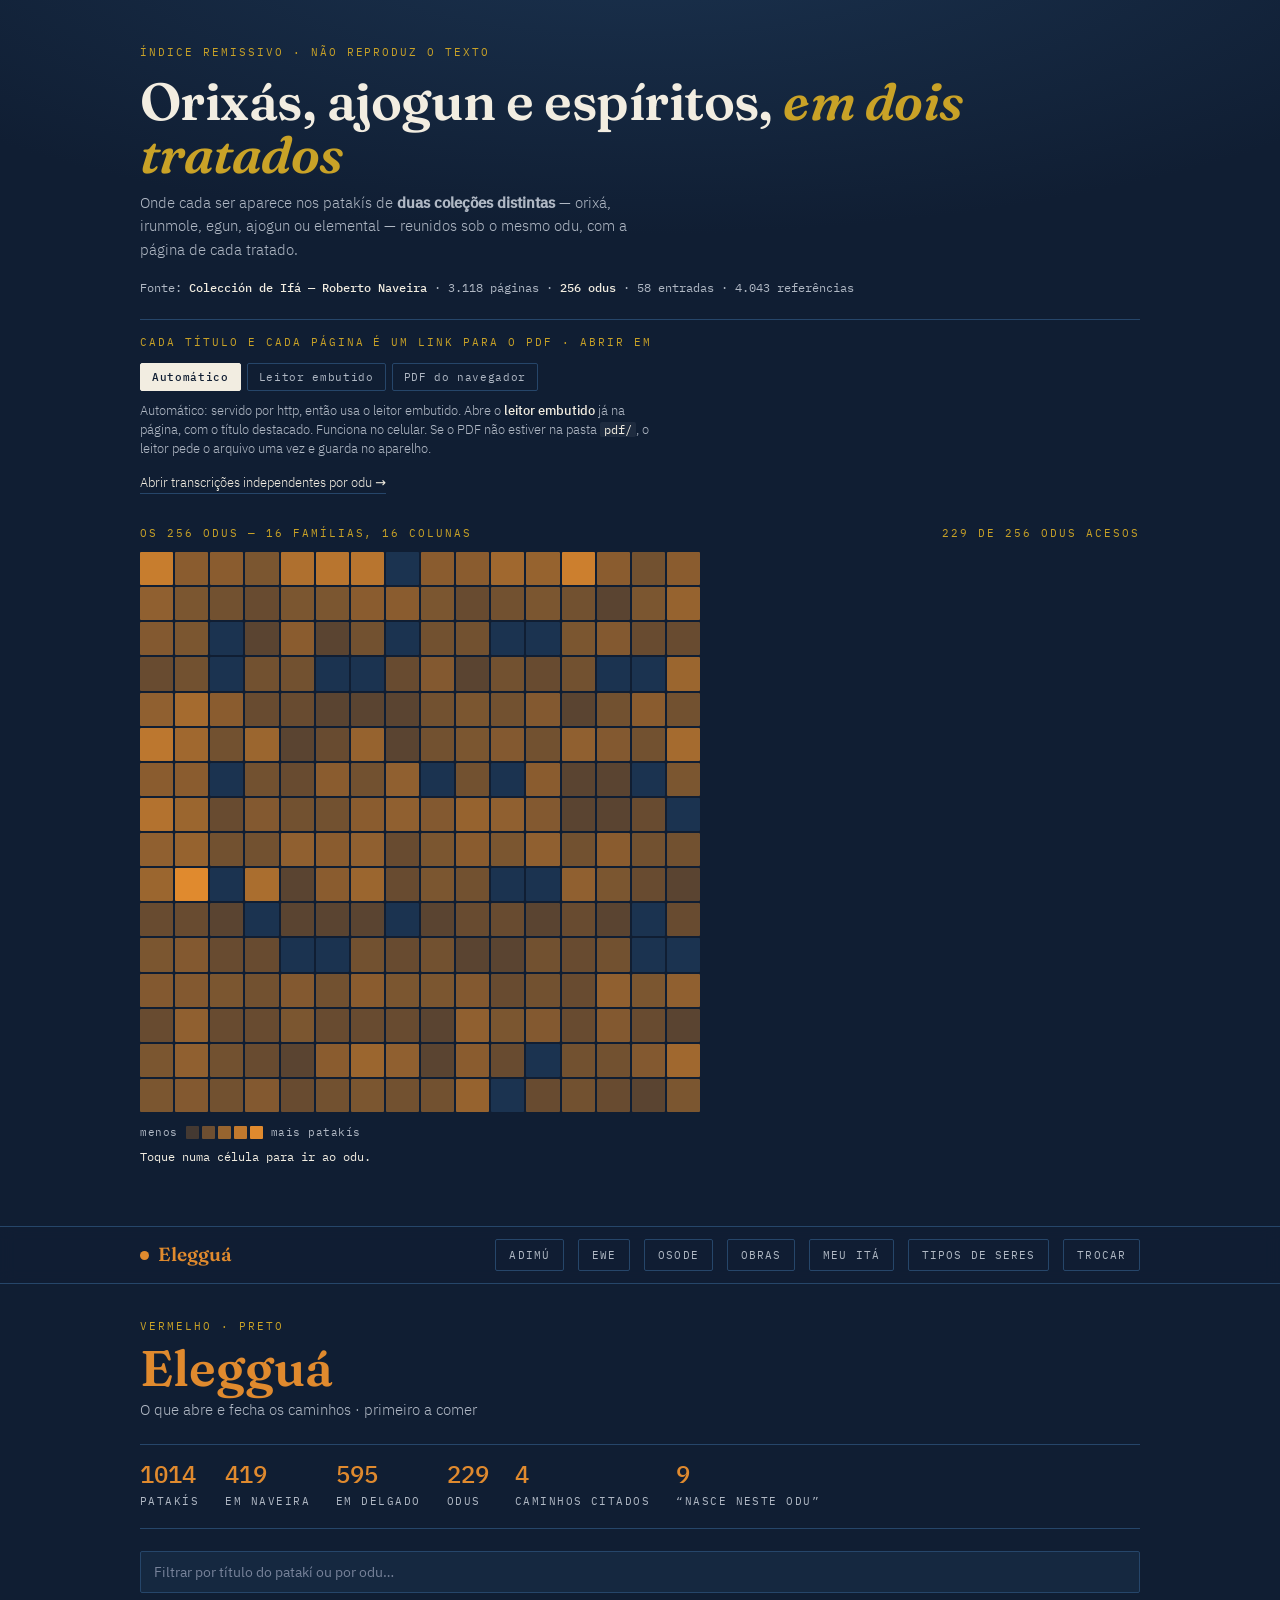
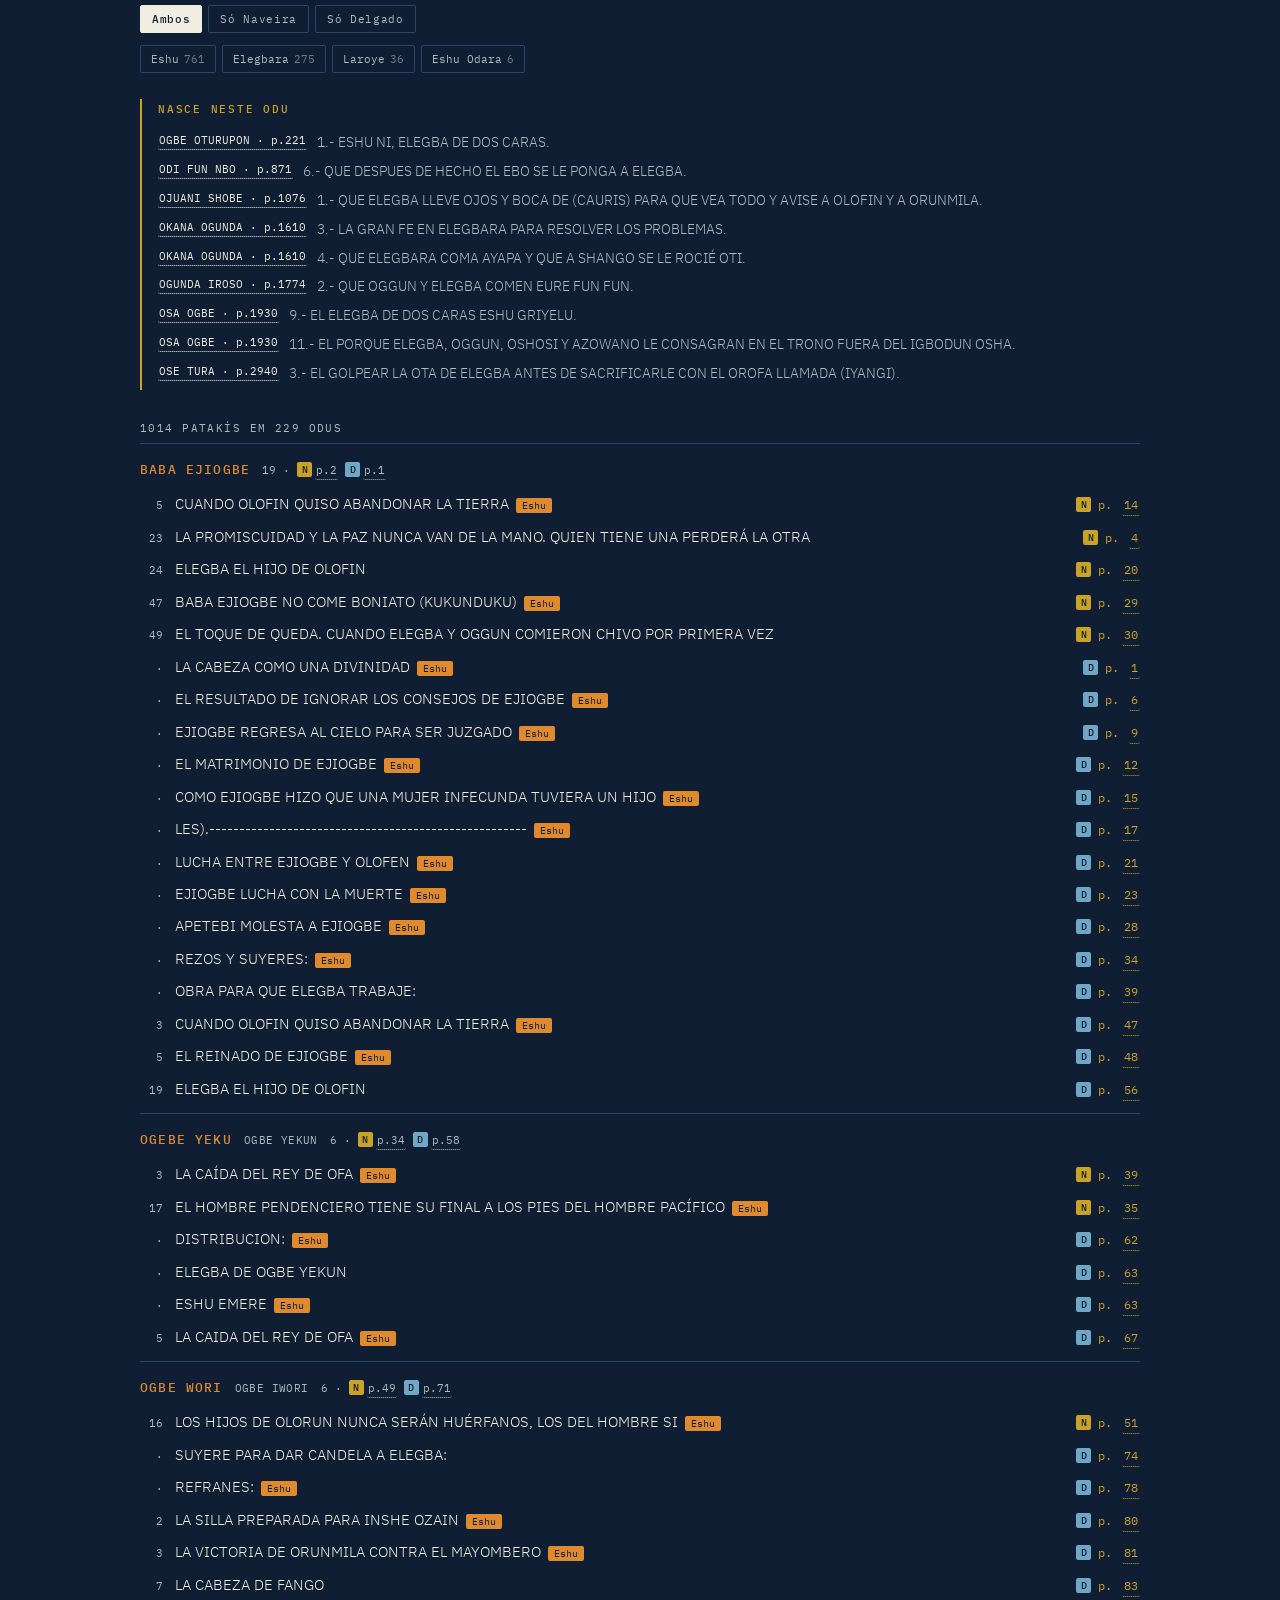
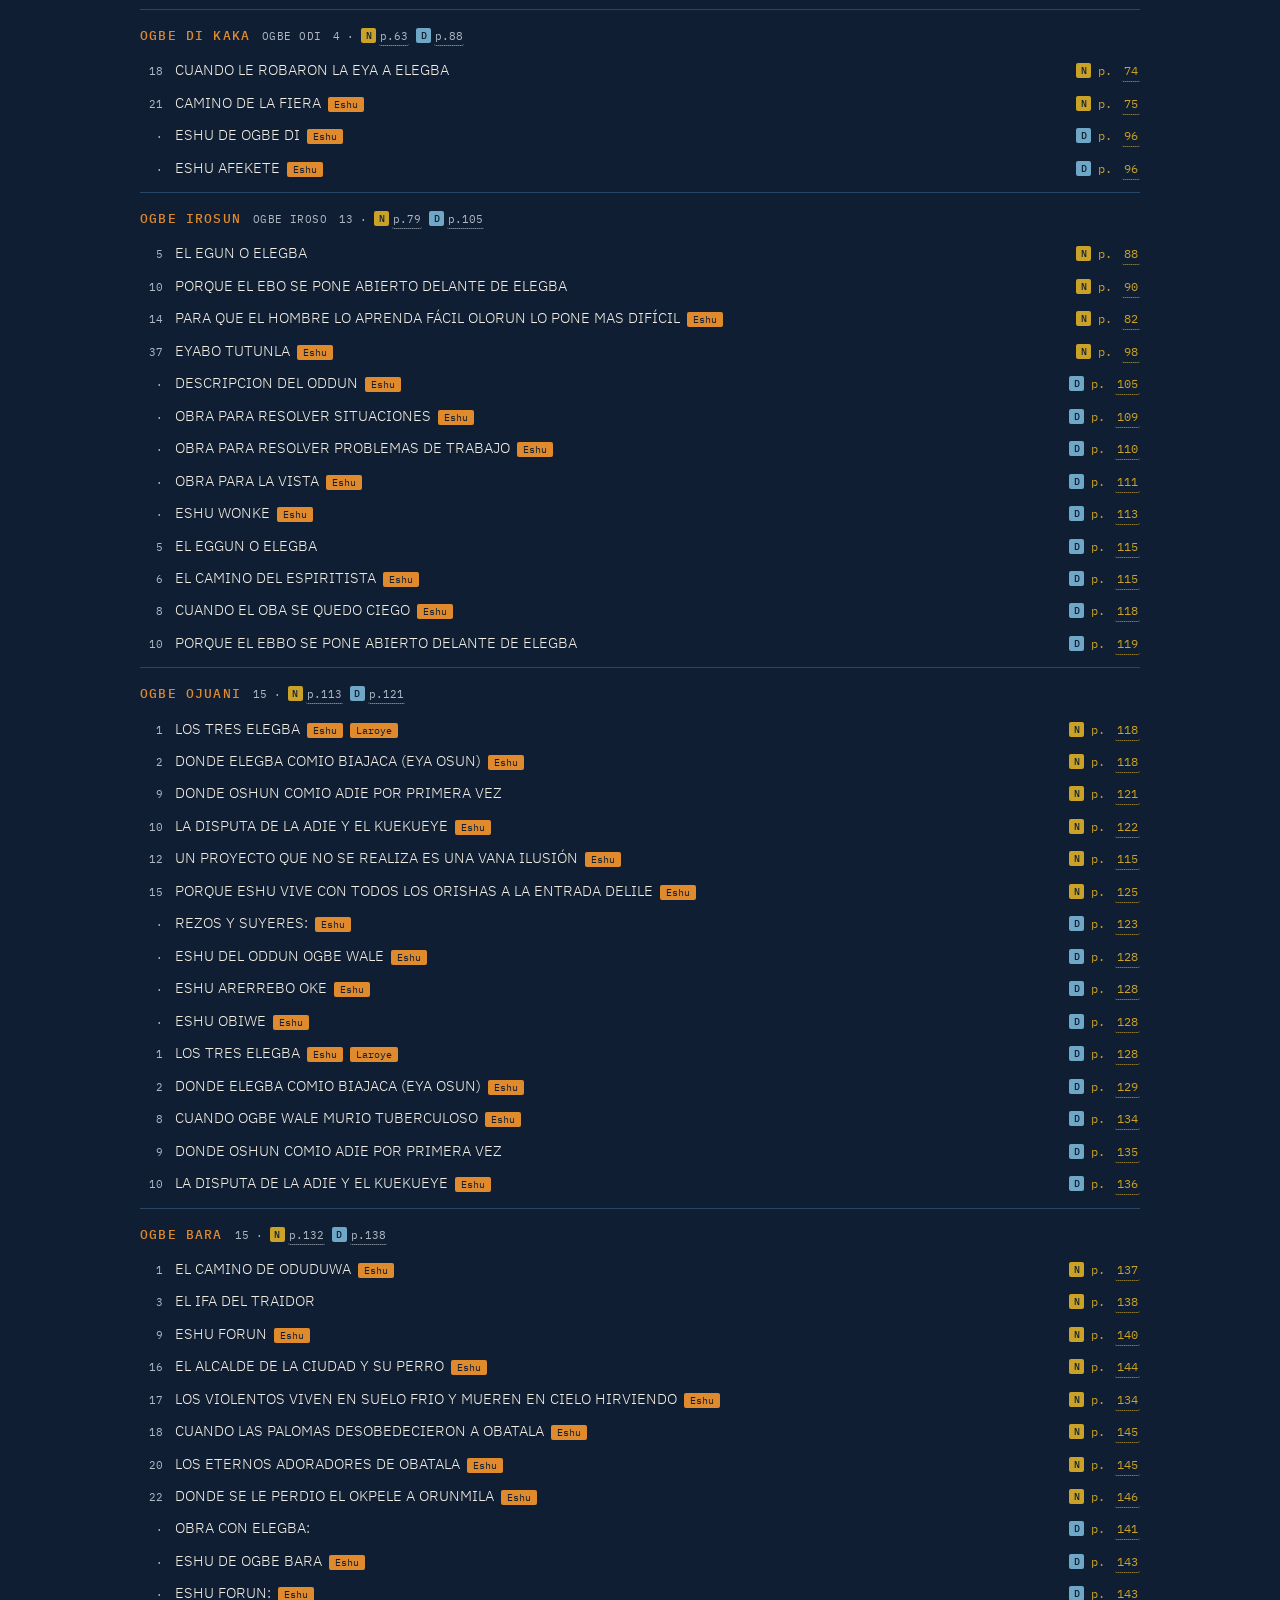
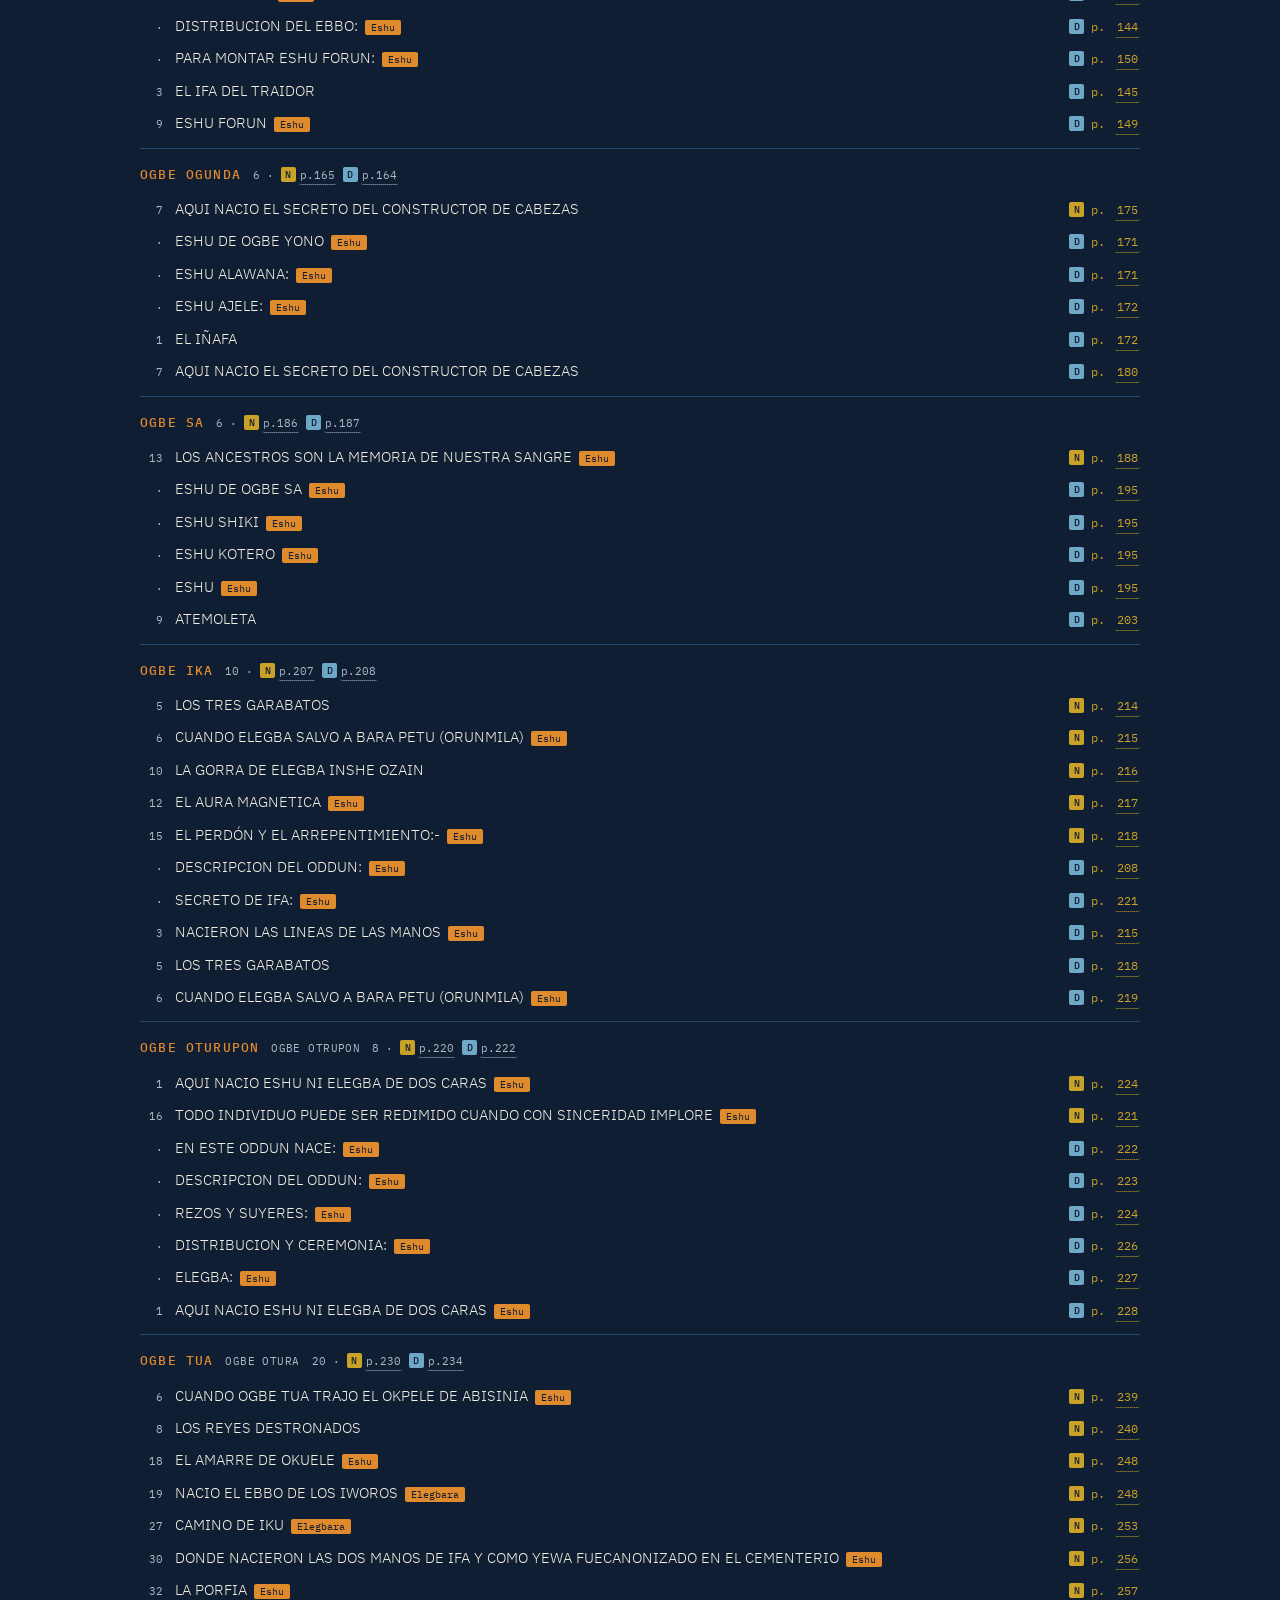
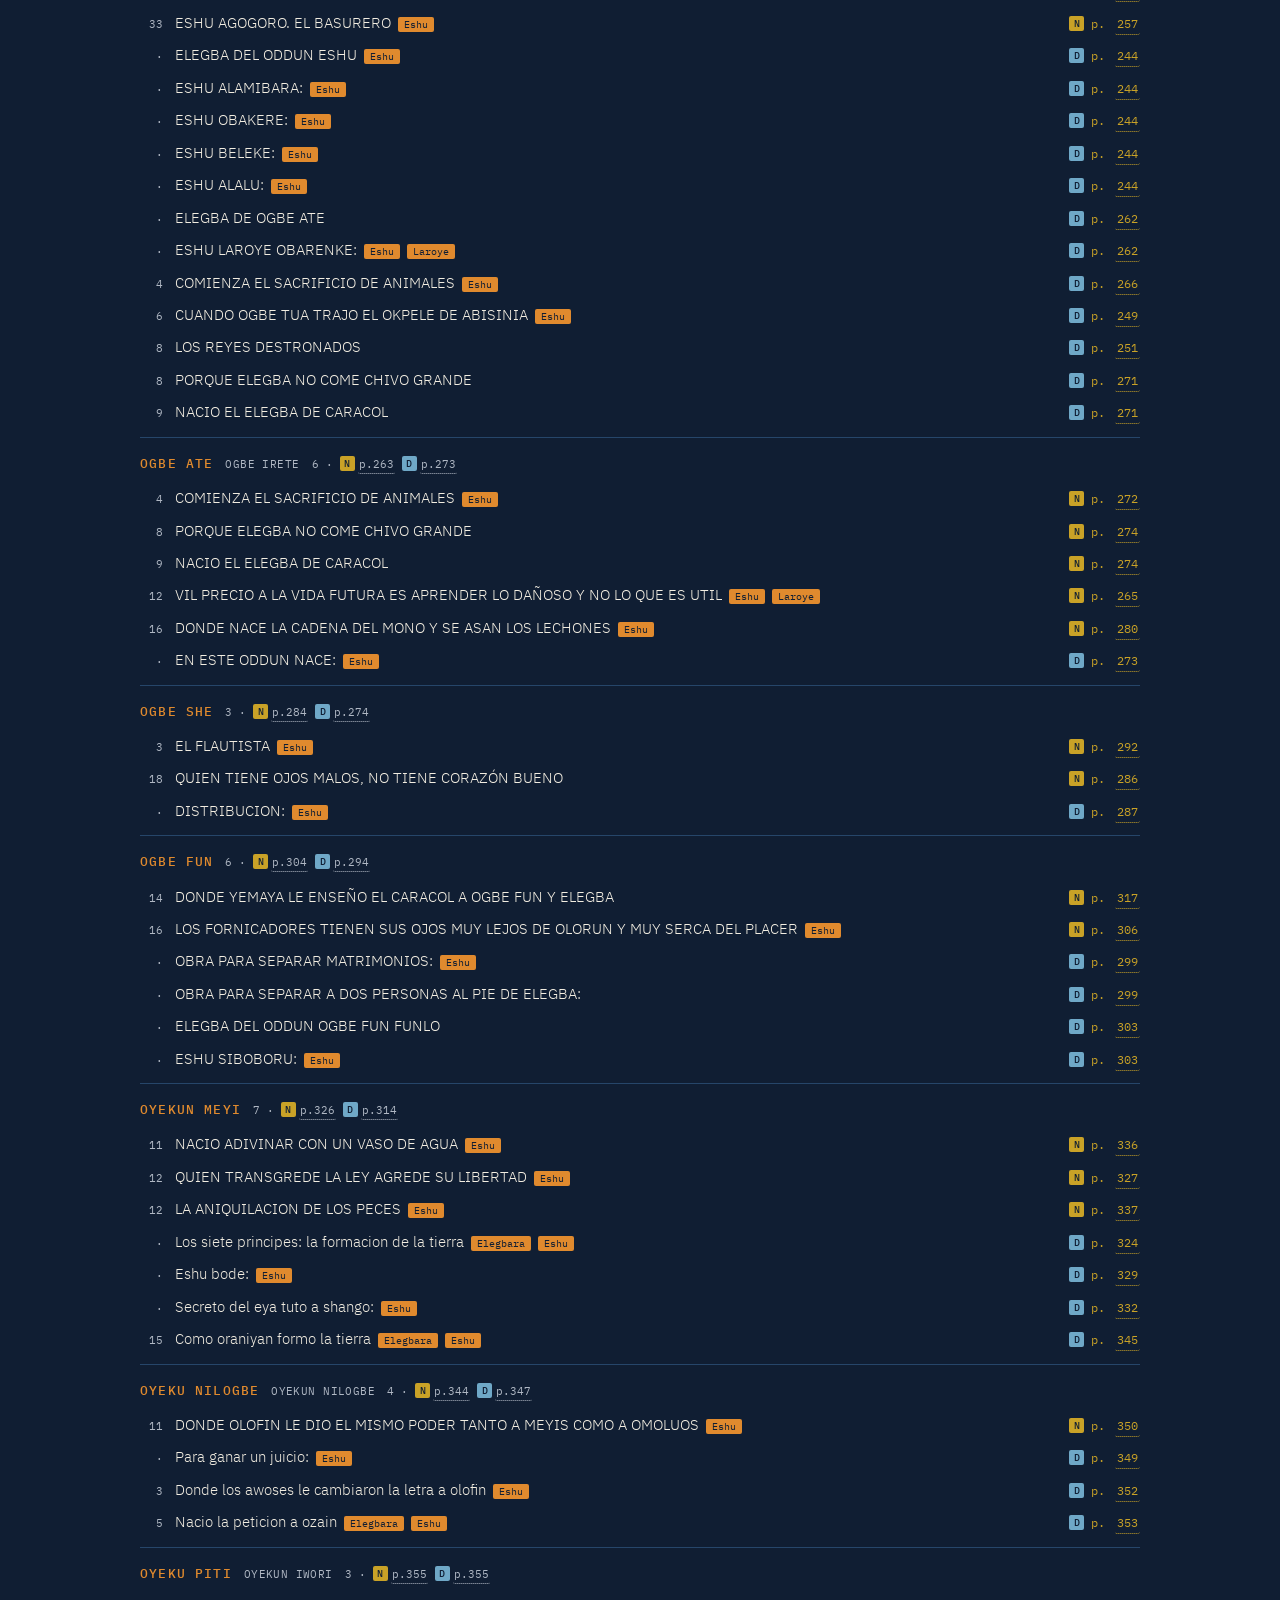
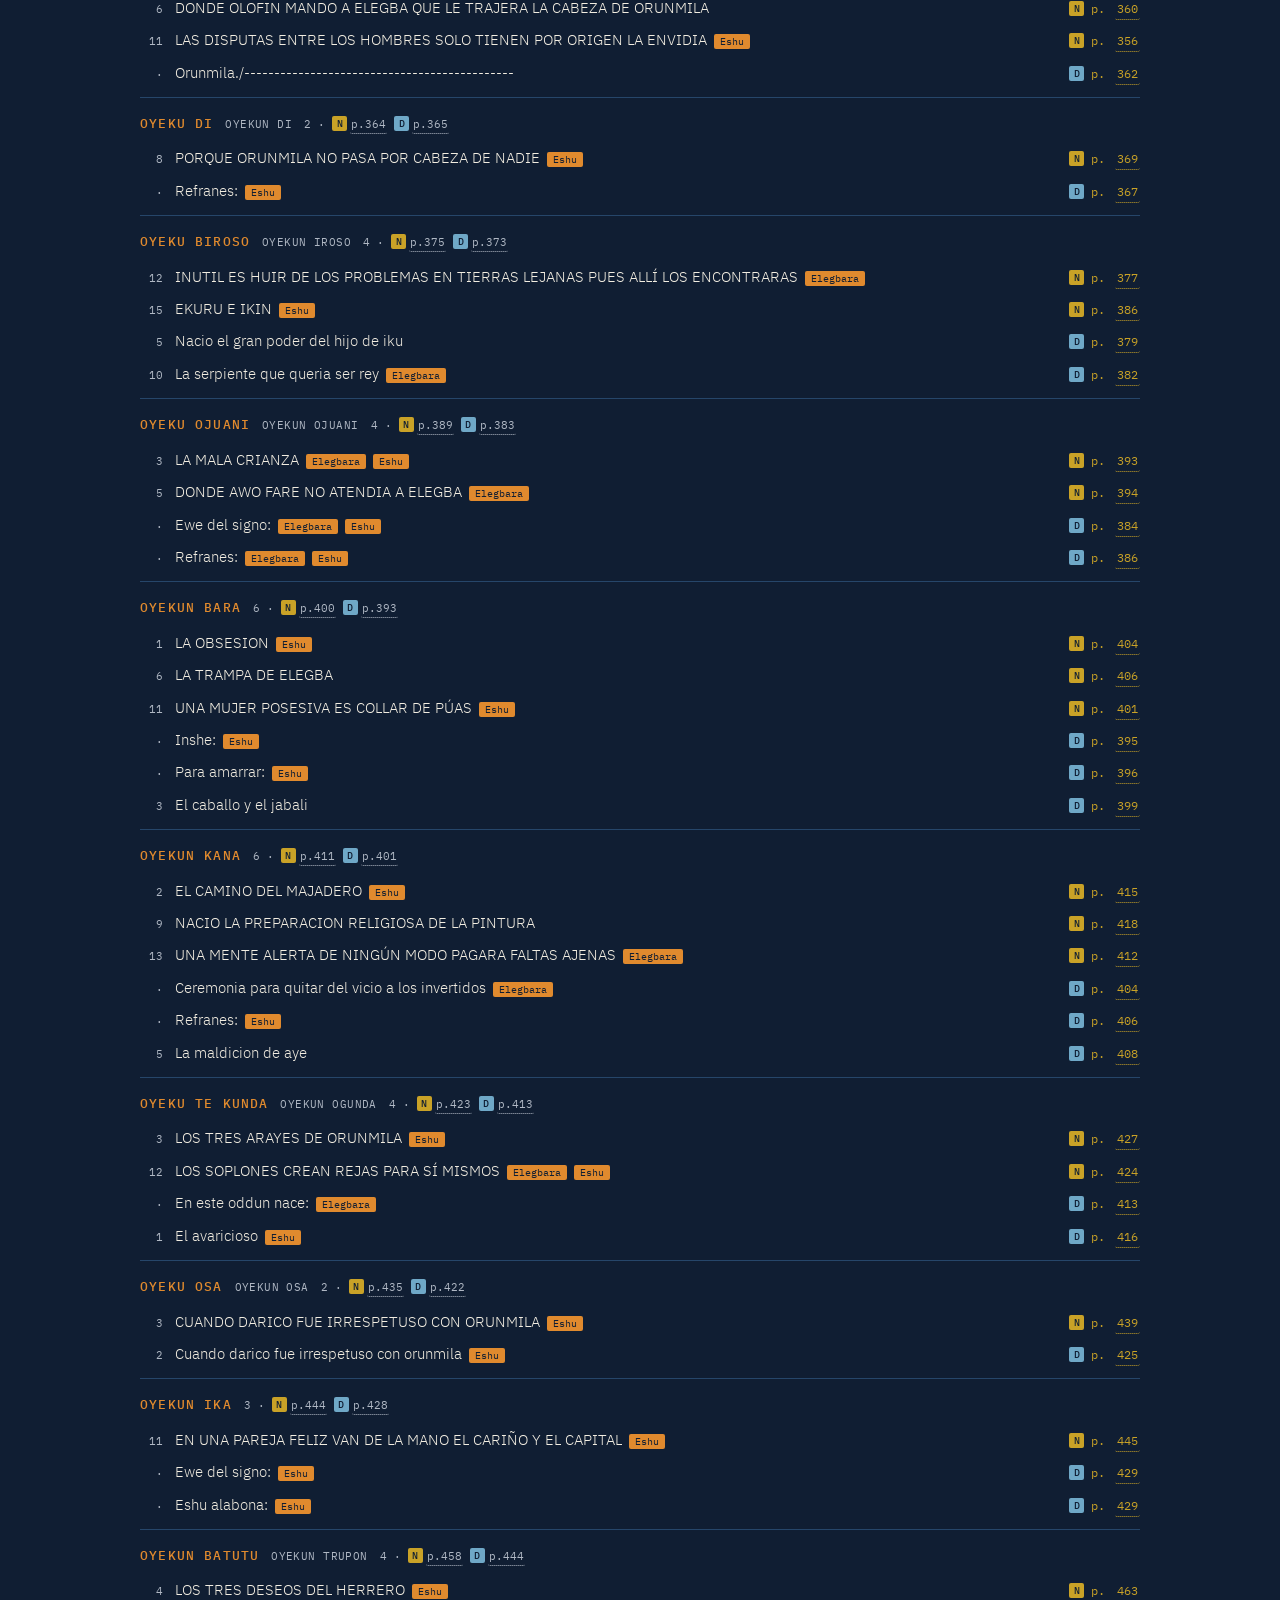
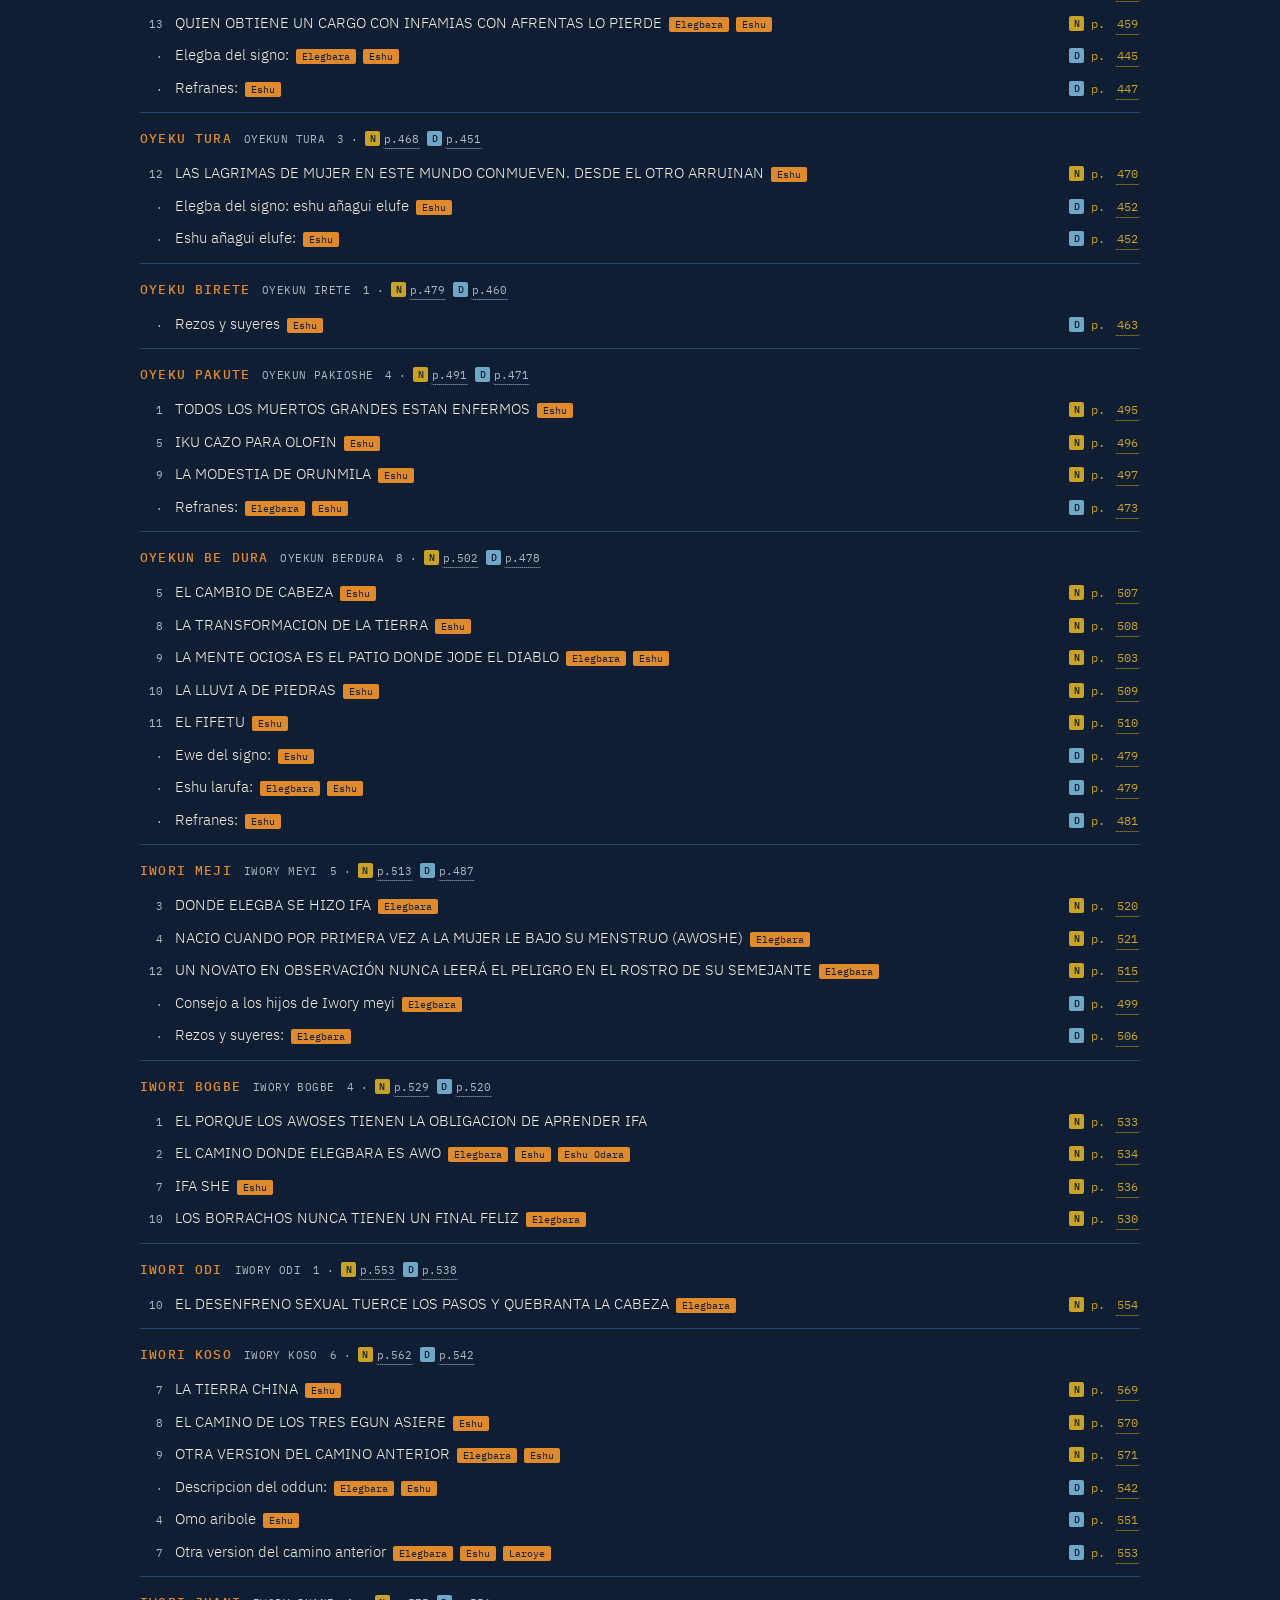
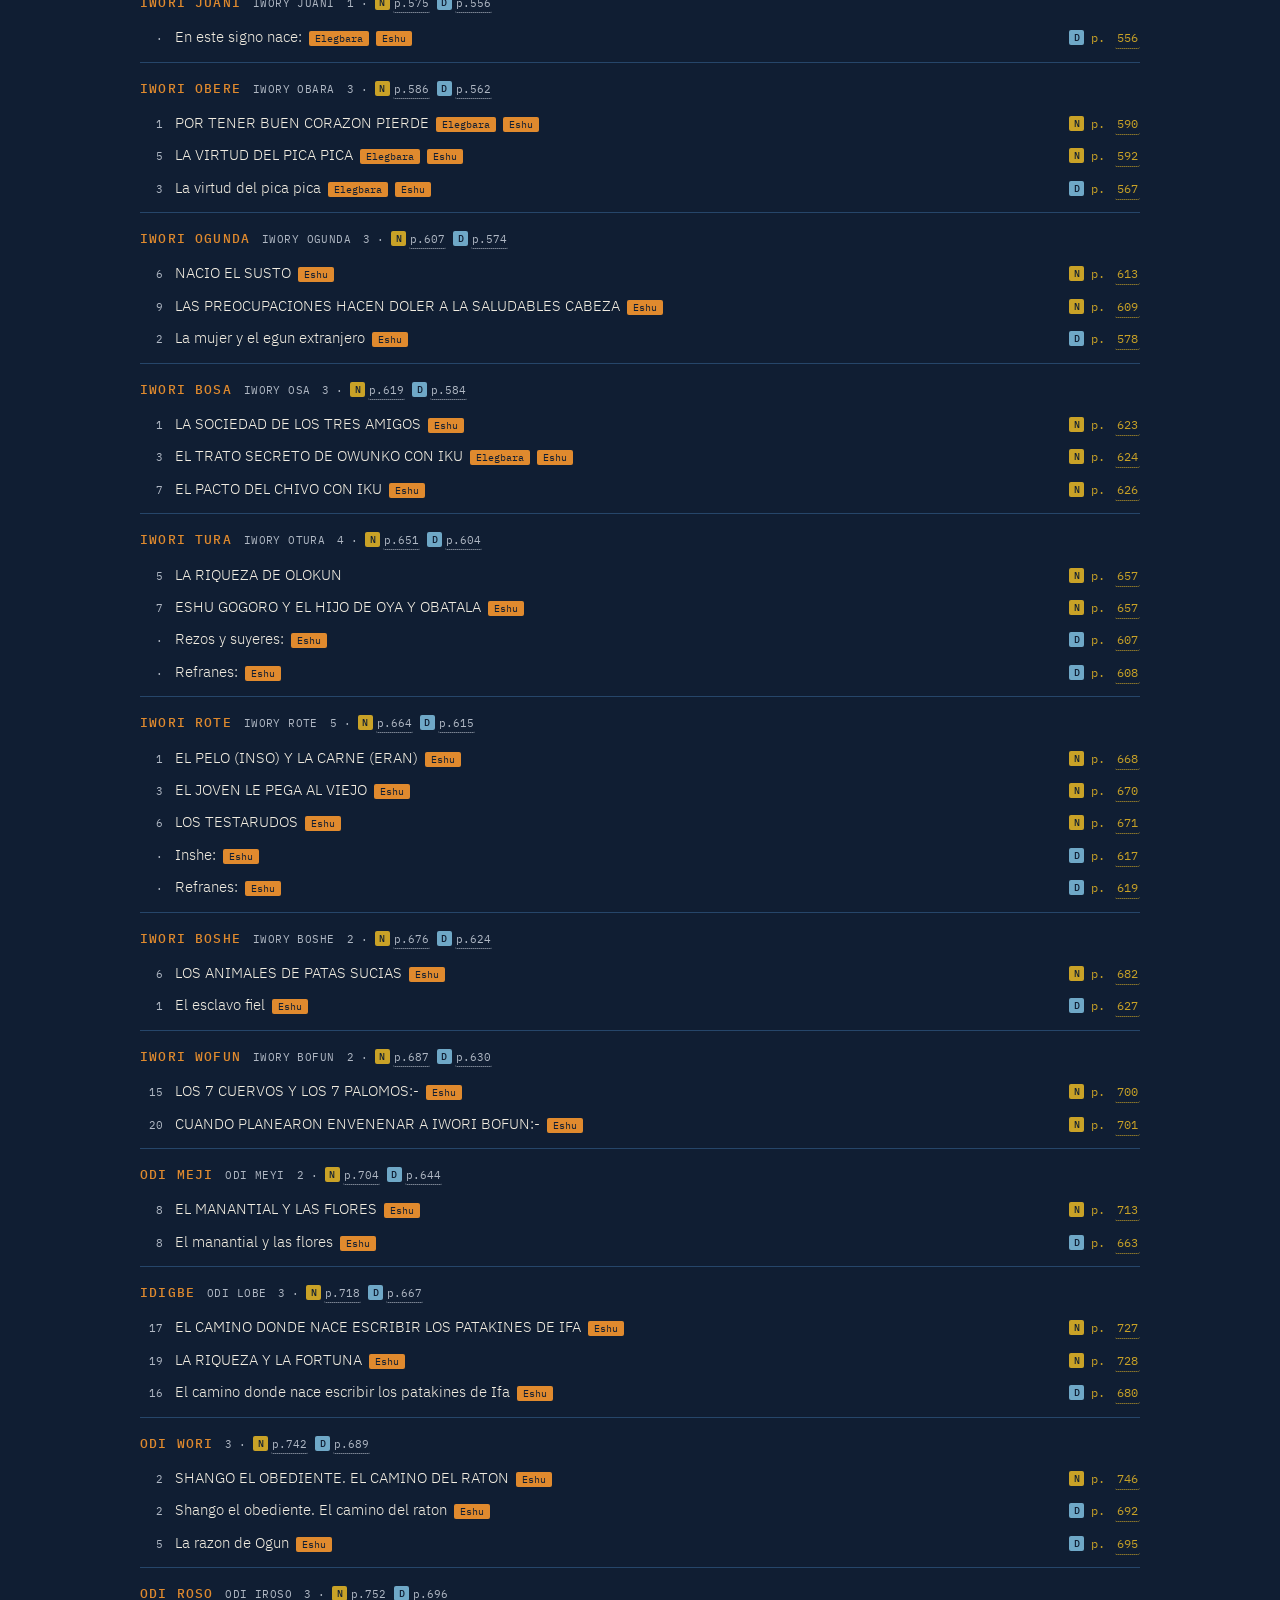
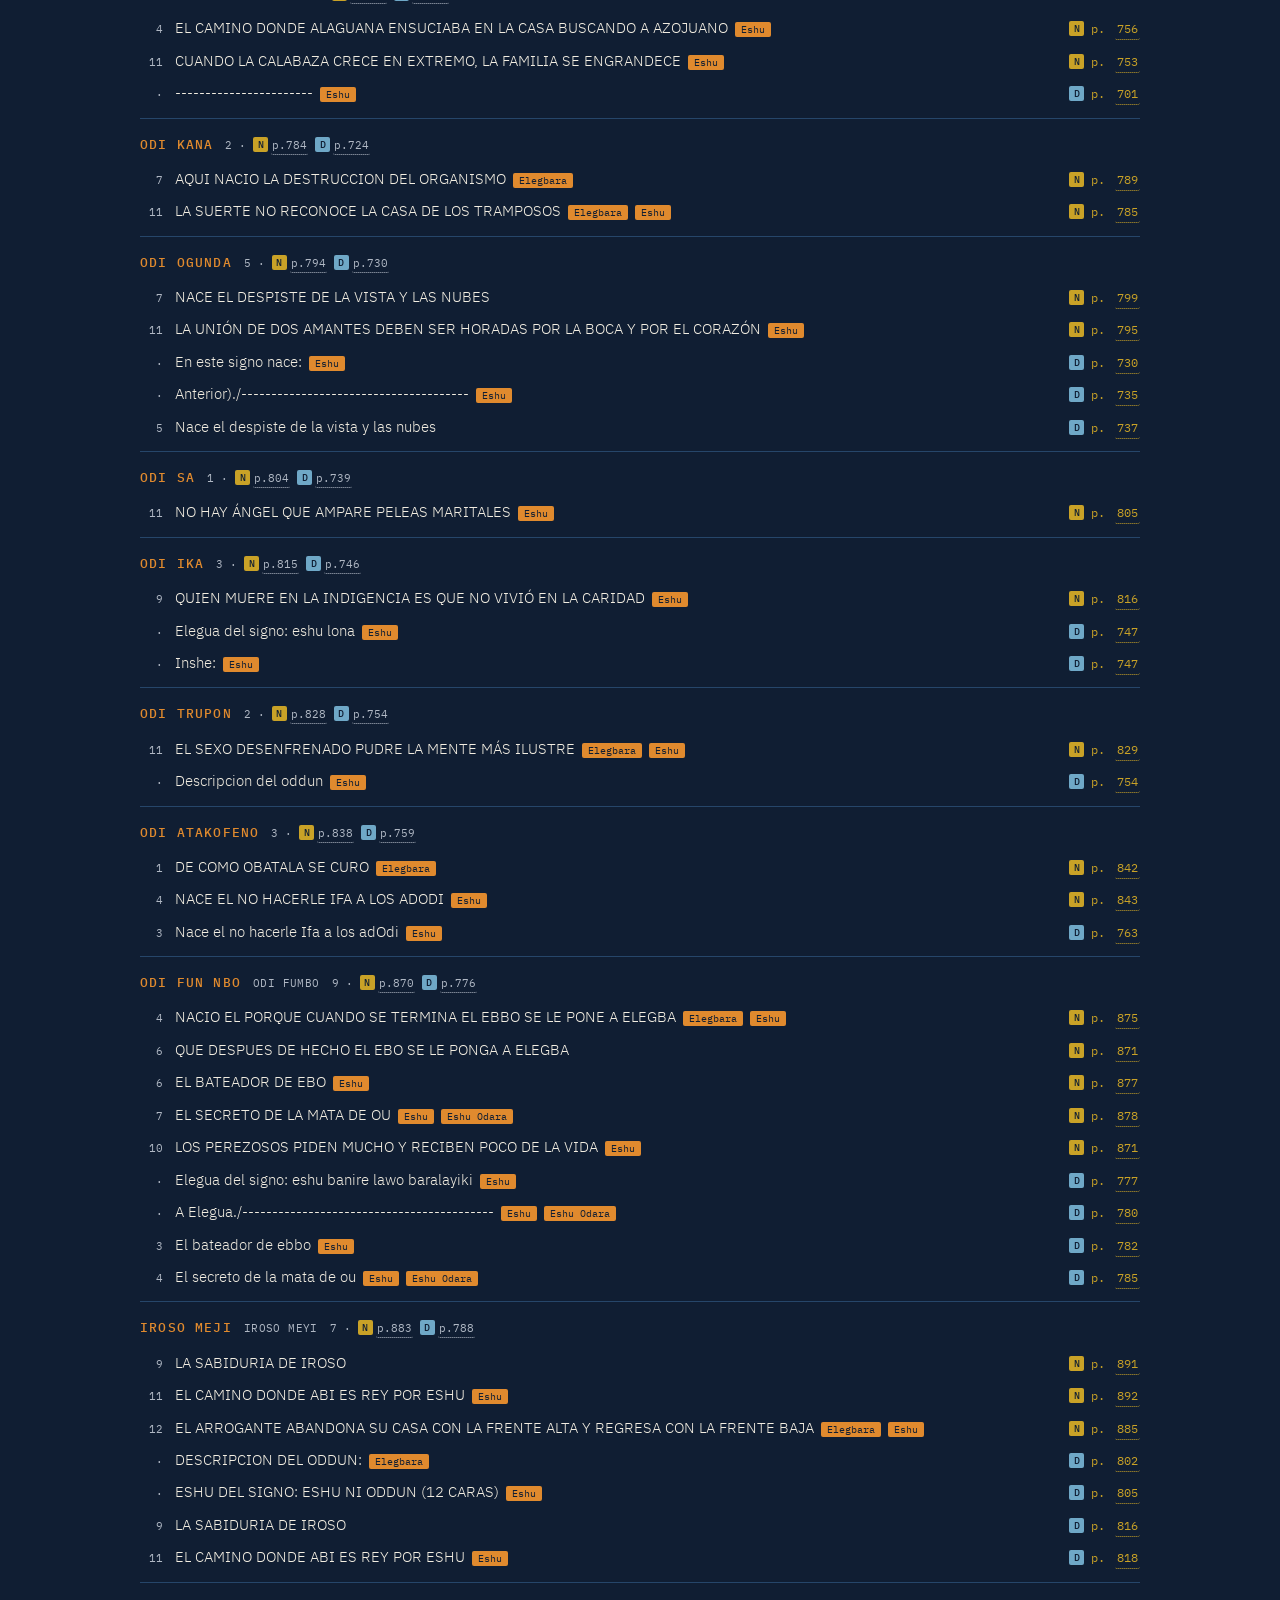
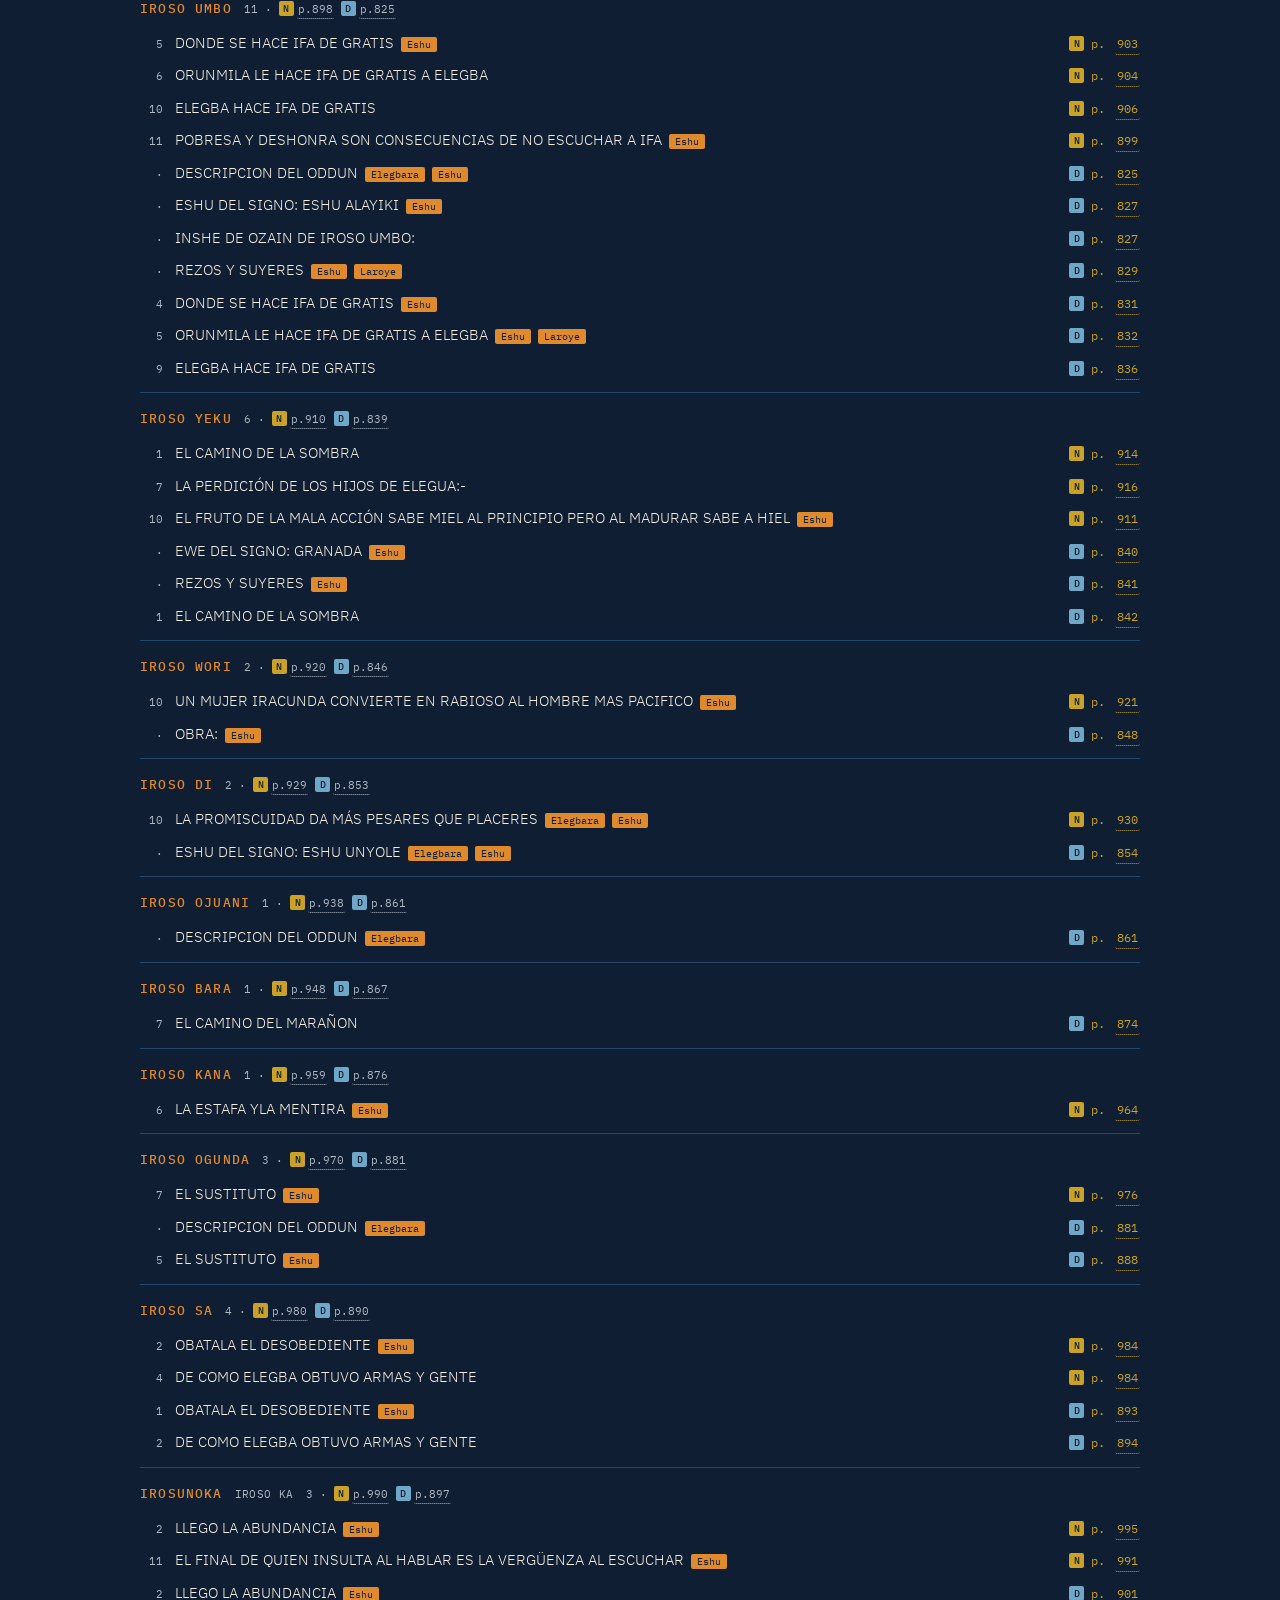
==== commit 1ba39374: "Add independent Odu transcript view Co-authored-by: romulosantiagodelimagarcia <37180749+romulosanti" ====
--- a/index.html
+++ b/index.html
@@ -28,6 +28,7 @@
     </div>
     <p class="modohint" id="modohint"></p>
   </div>
+  <p class="transcript-cta"><a href="transcricao.html">Abrir transcrições independentes por odu →</a></p>
 
   <div class="mapblock">
     <div class="maphead">
@@ -58,7 +59,7 @@
 <main class="wrap" id="panel"></main>
 
 <footer><div class="wrap">
-  <b>Como usar.</b> Cada linha traz o número do patakí dentro do odu e a página do PDF. <b>O título e o número da página são links</b>: abrem o tratado exatamente naquela página — no leitor embutido o título do patakí aparece destacado. Os links já abertos ficam mais apagados, para você saber o que já leu. Leia no original — este índice só localiza, não transcreve.<br>
+  <b>Como usar.</b> Cada linha traz o número do patakí dentro do odu e a página do PDF. <b>O título e o número da página são links</b>: abrem o tratado exatamente naquela página — no leitor embutido o título do patakí aparece destacado. Os links já abertos ficam mais apagados, para você saber o que já leu. O índice localiza; as transcrições por odu ficam na aba própria e mantêm listas independentes por fonte.<br>
   <b>Os PDFs.</b> Ficam na pasta <code>pdf/</code>, ao lado deste arquivo, com os nomes <code>naveira.pdf</code>, <code>delgado.pdf</code> e <code>verger.pdf</code>. No leitor embutido também dá para escolher os arquivos do próprio aparelho — eles ficam guardados só no navegador, não são enviados a lugar nenhum. As páginas indicadas são a numeração do arquivo PDF (página 1 = primeira folha do arquivo), não a impressa no livro.<br>
   <b>Duas fontes.</b> <span class="tag tN">N</span> é a <i>Colección de Ifá</i> de Roberto Naveira, onde os patakís vêm numerados dentro de cada odu. <span class="tag tD">D</span> é o <i>Tratado Enciclopédico de Caminos de Ifá</i> de Yamel Delgado (2002), onde os relatos são “caminhos” com título sublinhado, boa parte deles sem numeração — nesses casos a coluna do número traz um ponto. Cada linha mostra o tratado e a página correspondente.<br>
   <b>Como os dois foram alinhados.</b> Os tratados usam grafias diferentes para o mesmo odu — o que Naveira chama <i>Ogbe Ate</i>, Delgado chama <i>Ogbe Irete</i>. Em vez de casar por nome, cada tratado foi reduzido à grade canônica de 16×16 pela ordem interna das famílias, e a conferência bateu: 256 células em cada um, com os dois nomes exibidos lado a lado.<br>
--- a/assets/style.css
+++ b/assets/style.css
@@ -257,6 +257,8 @@
 
 .pdfbar{margin-top:22px;padding:14px 0 2px;border-top:1px solid var(--anil-700)}
 .pdfbar .srcfilter{flex-wrap:wrap}
+.transcript-cta{margin:12px 0 0;font-size:13px}
+.transcript-cta a{color:var(--efun);text-decoration:none;border-bottom:1px solid var(--anil-700);padding-bottom:2px}
 .modohint{margin:10px 0 0;max-width:64ch;font-size:12.5px;color:var(--efun-dim);line-height:1.55}
 .modohint b{color:var(--efun);font-weight:500}
 
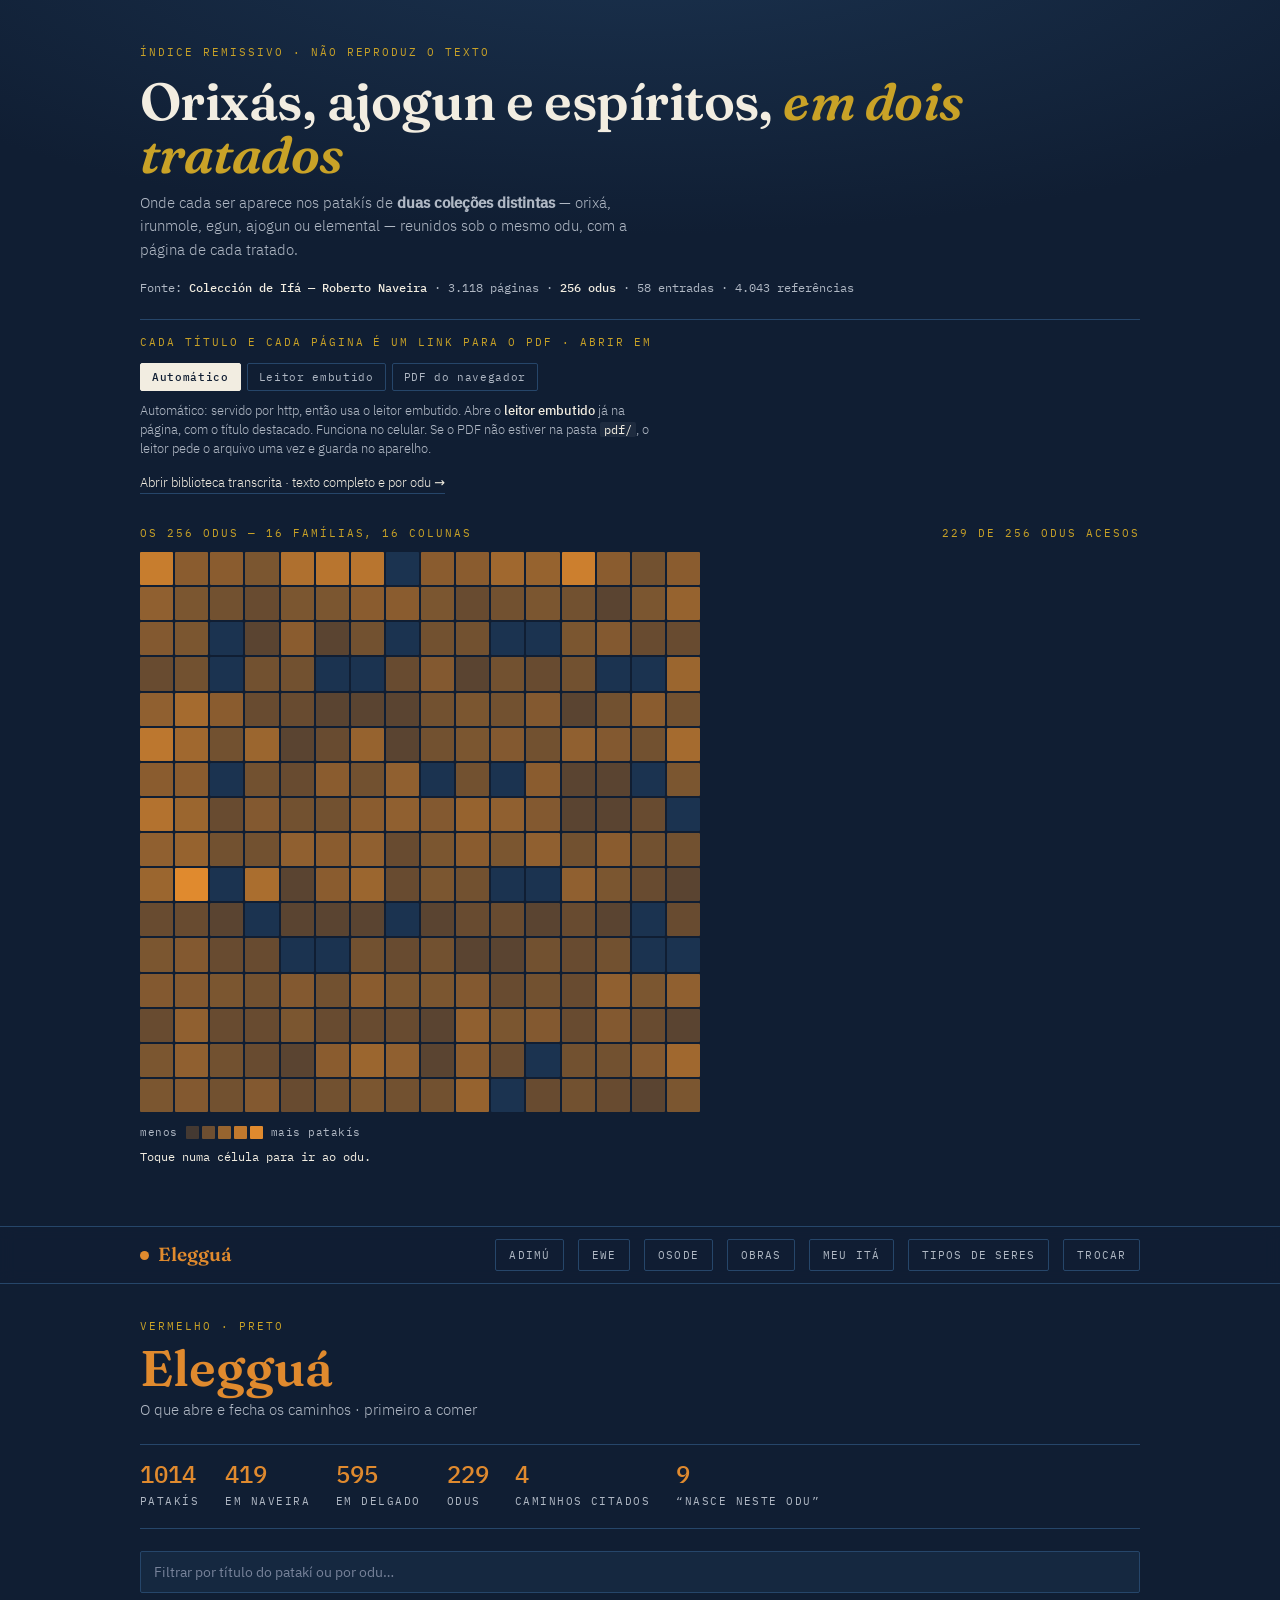
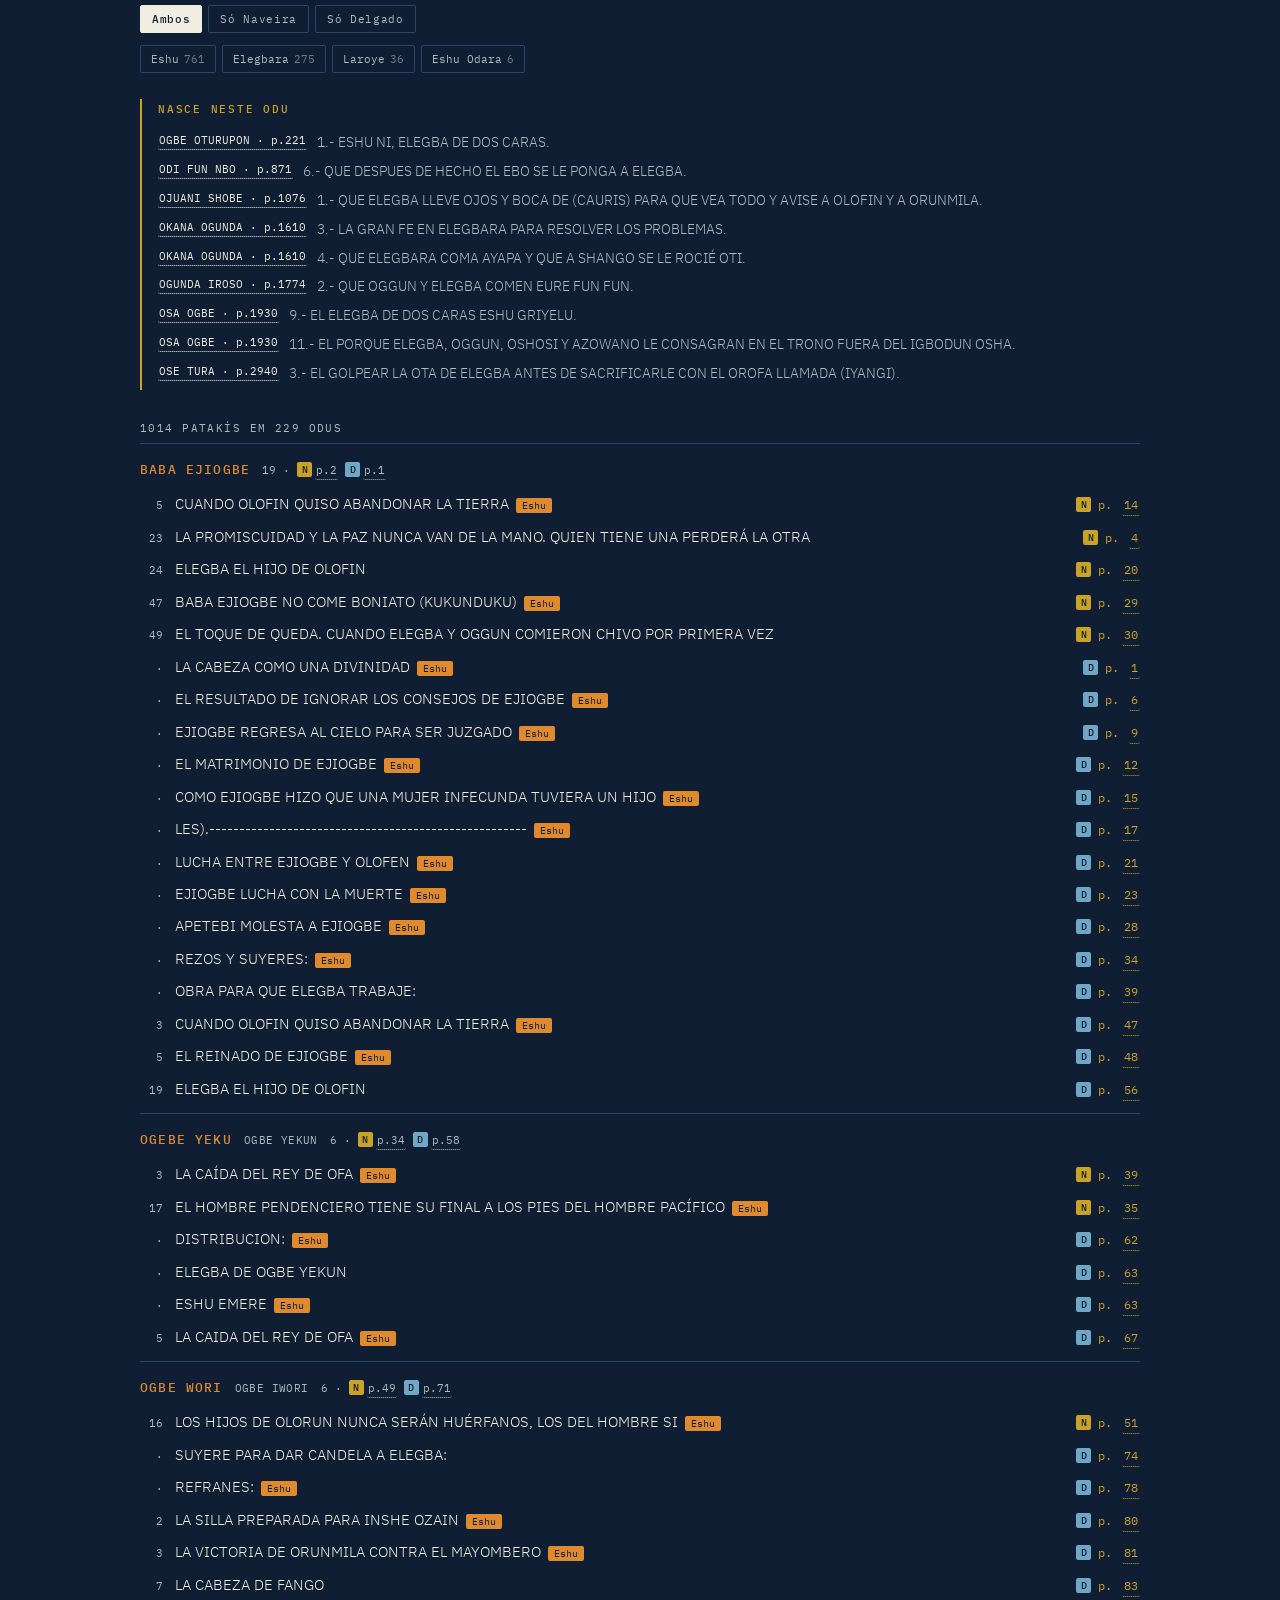
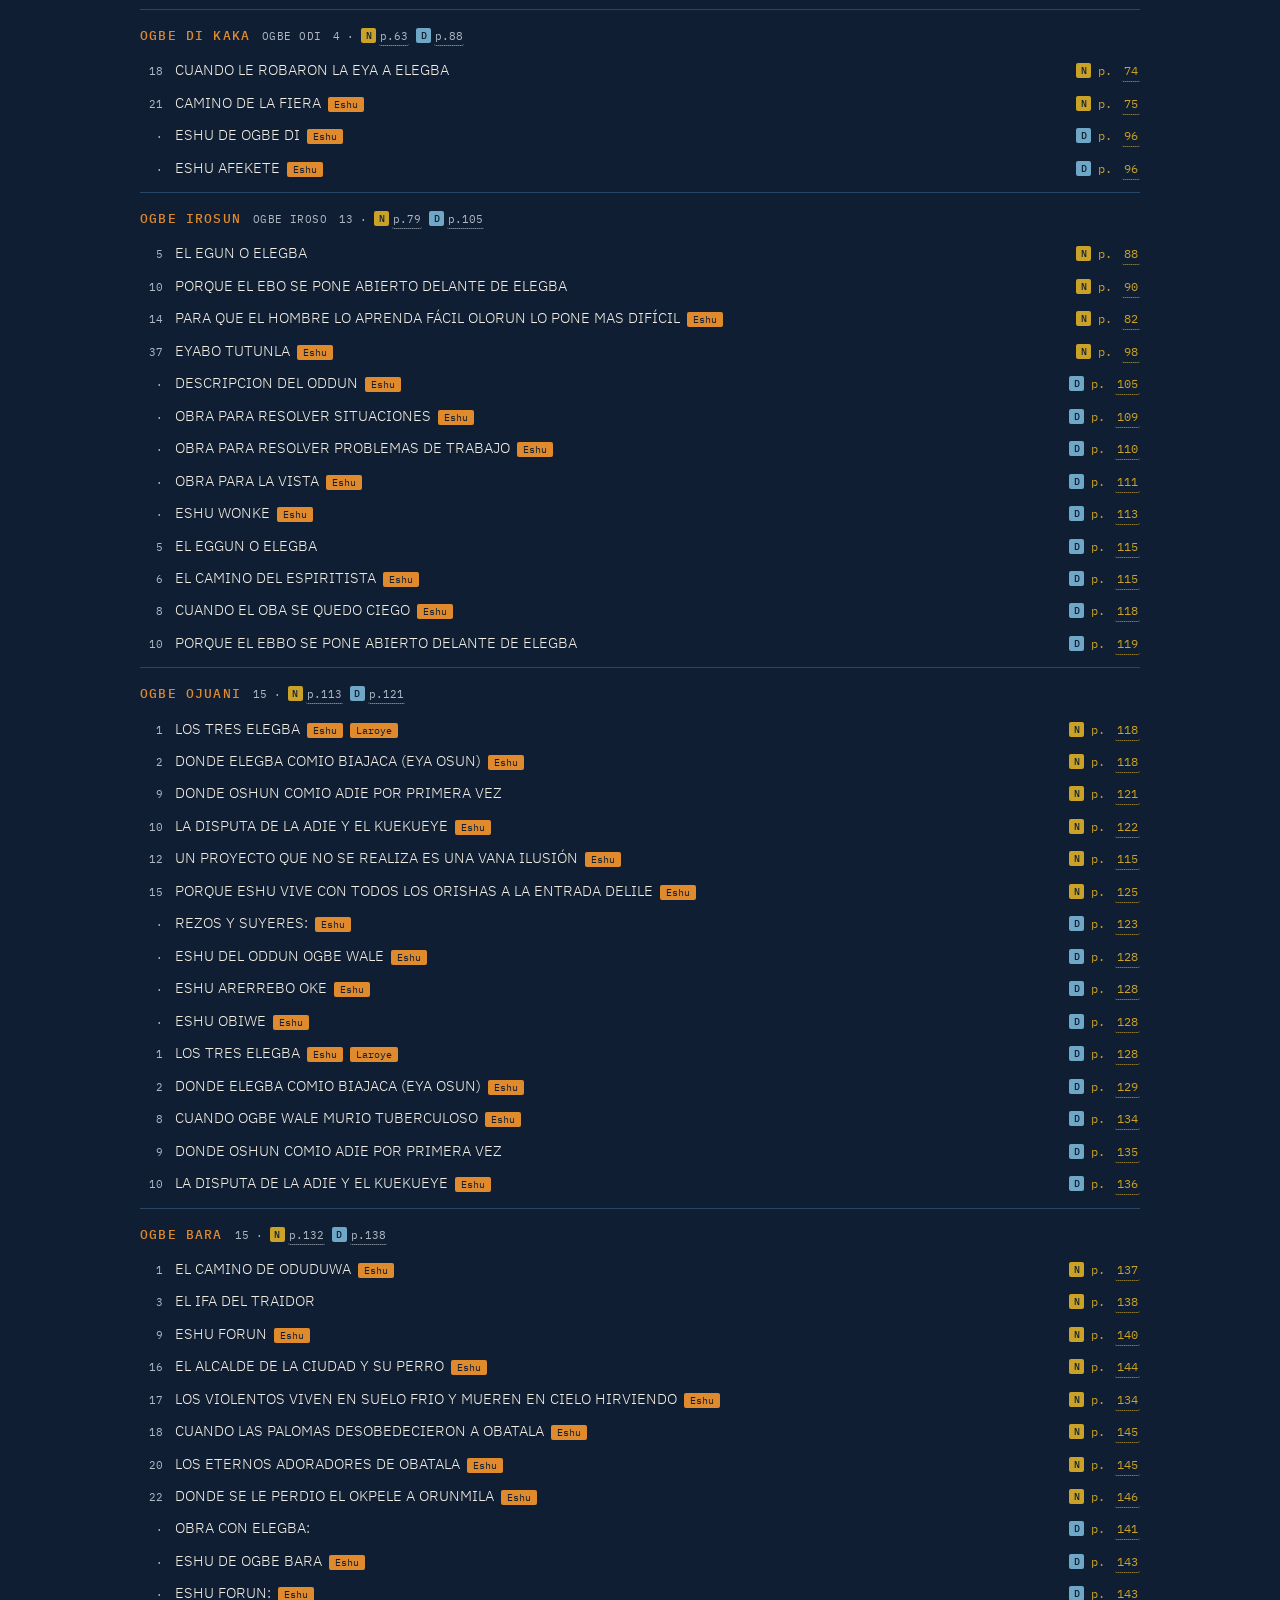
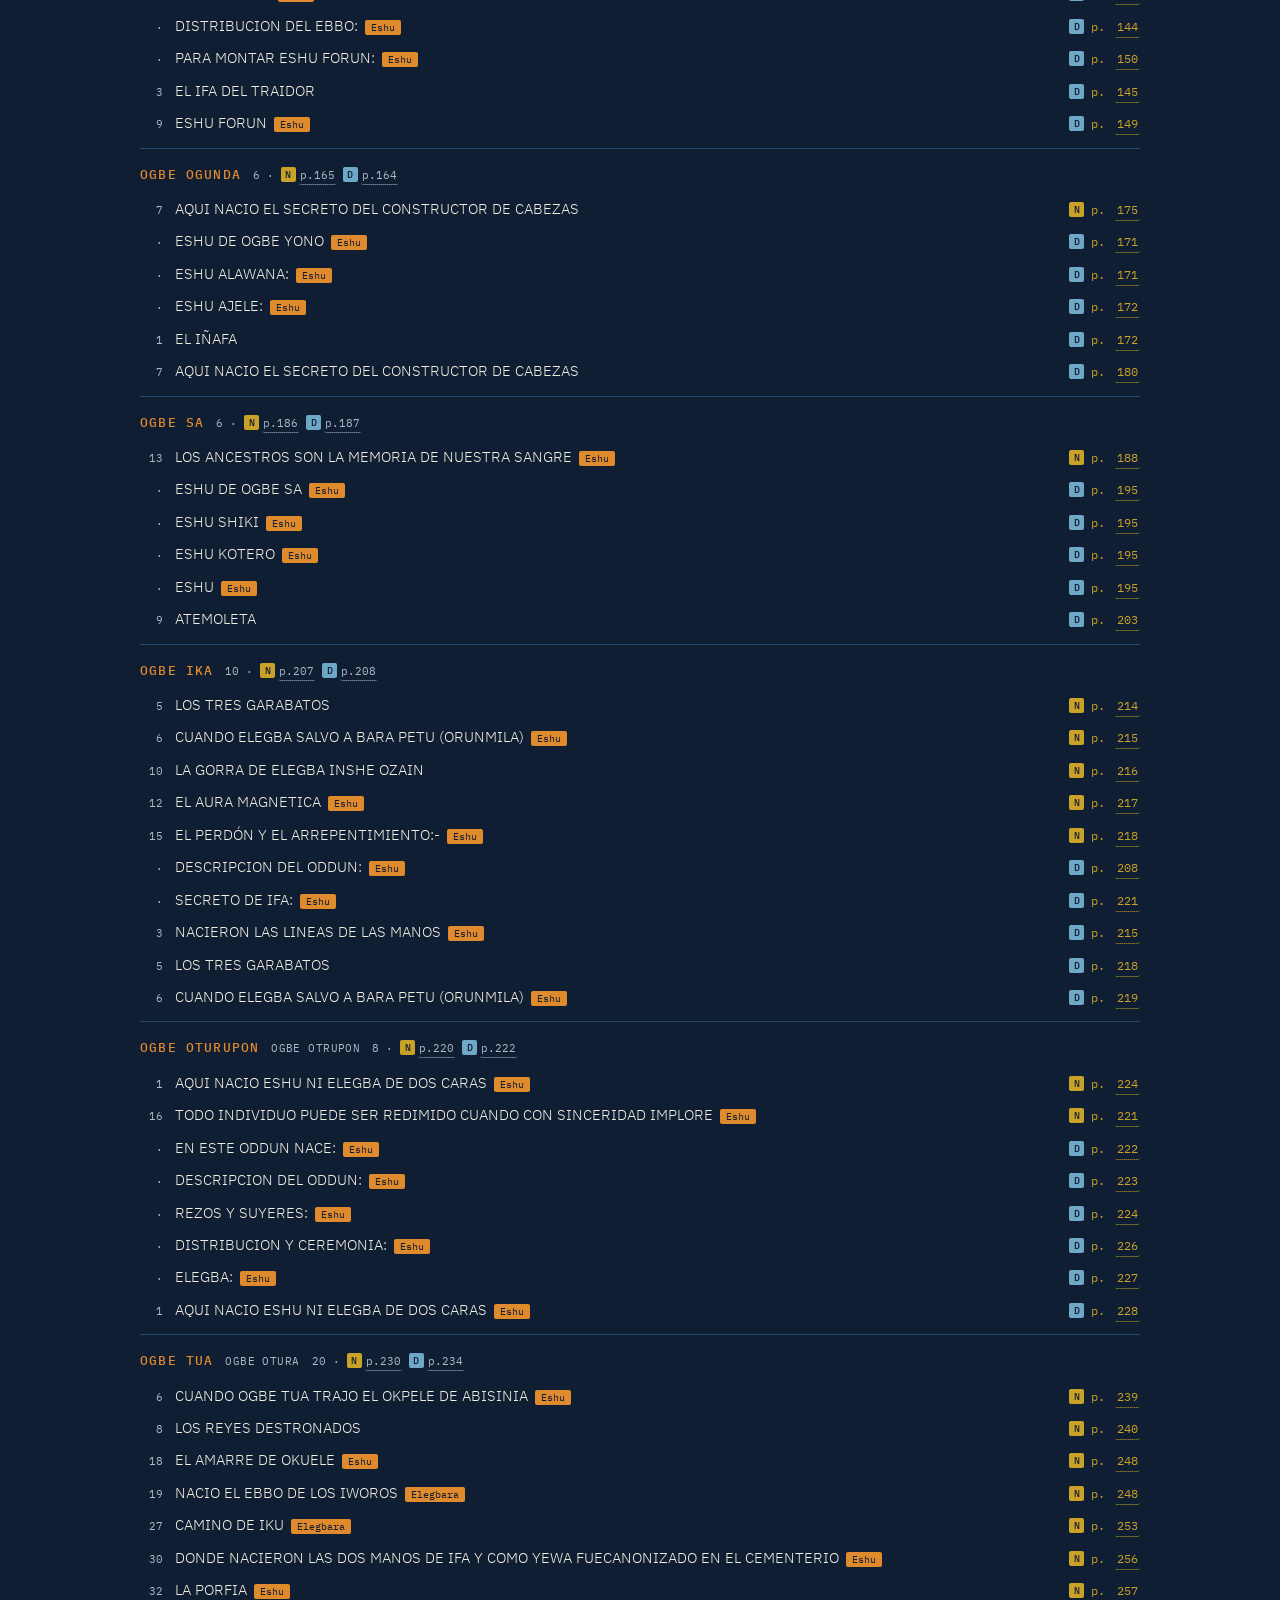
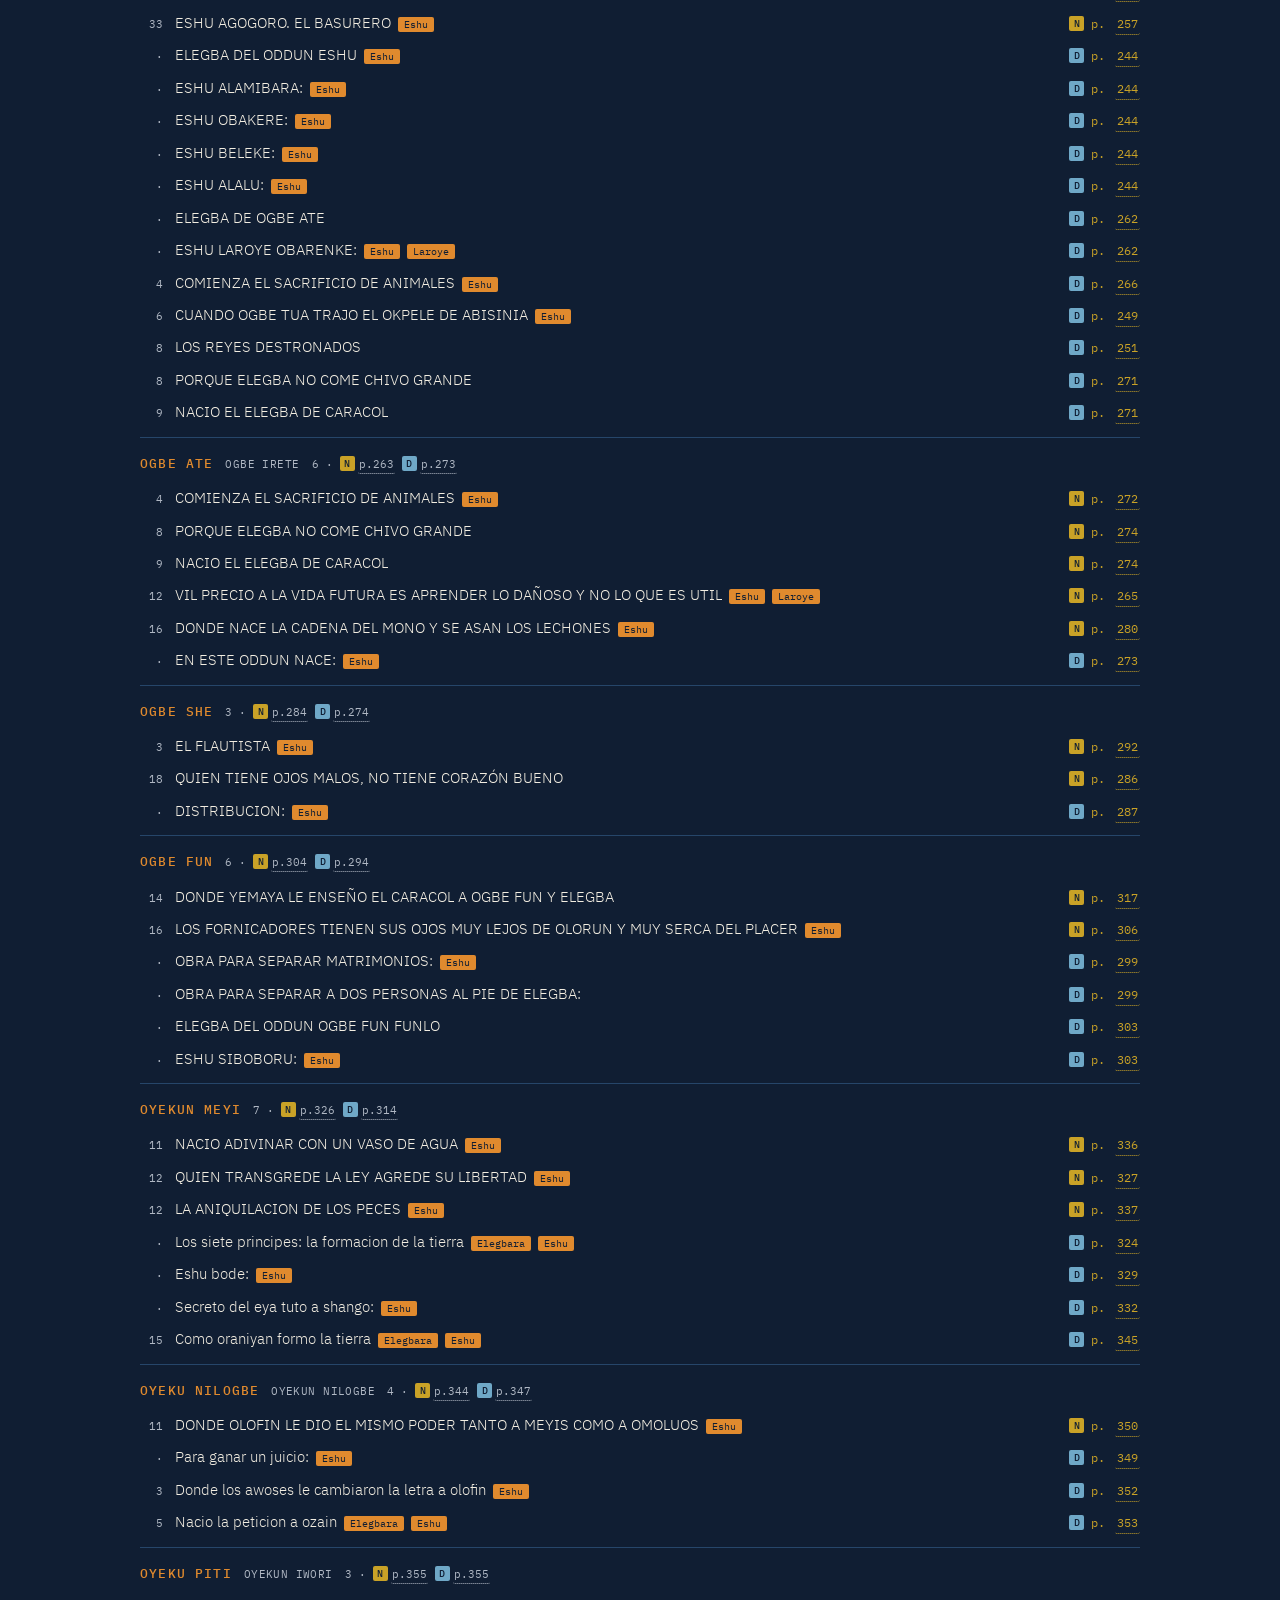
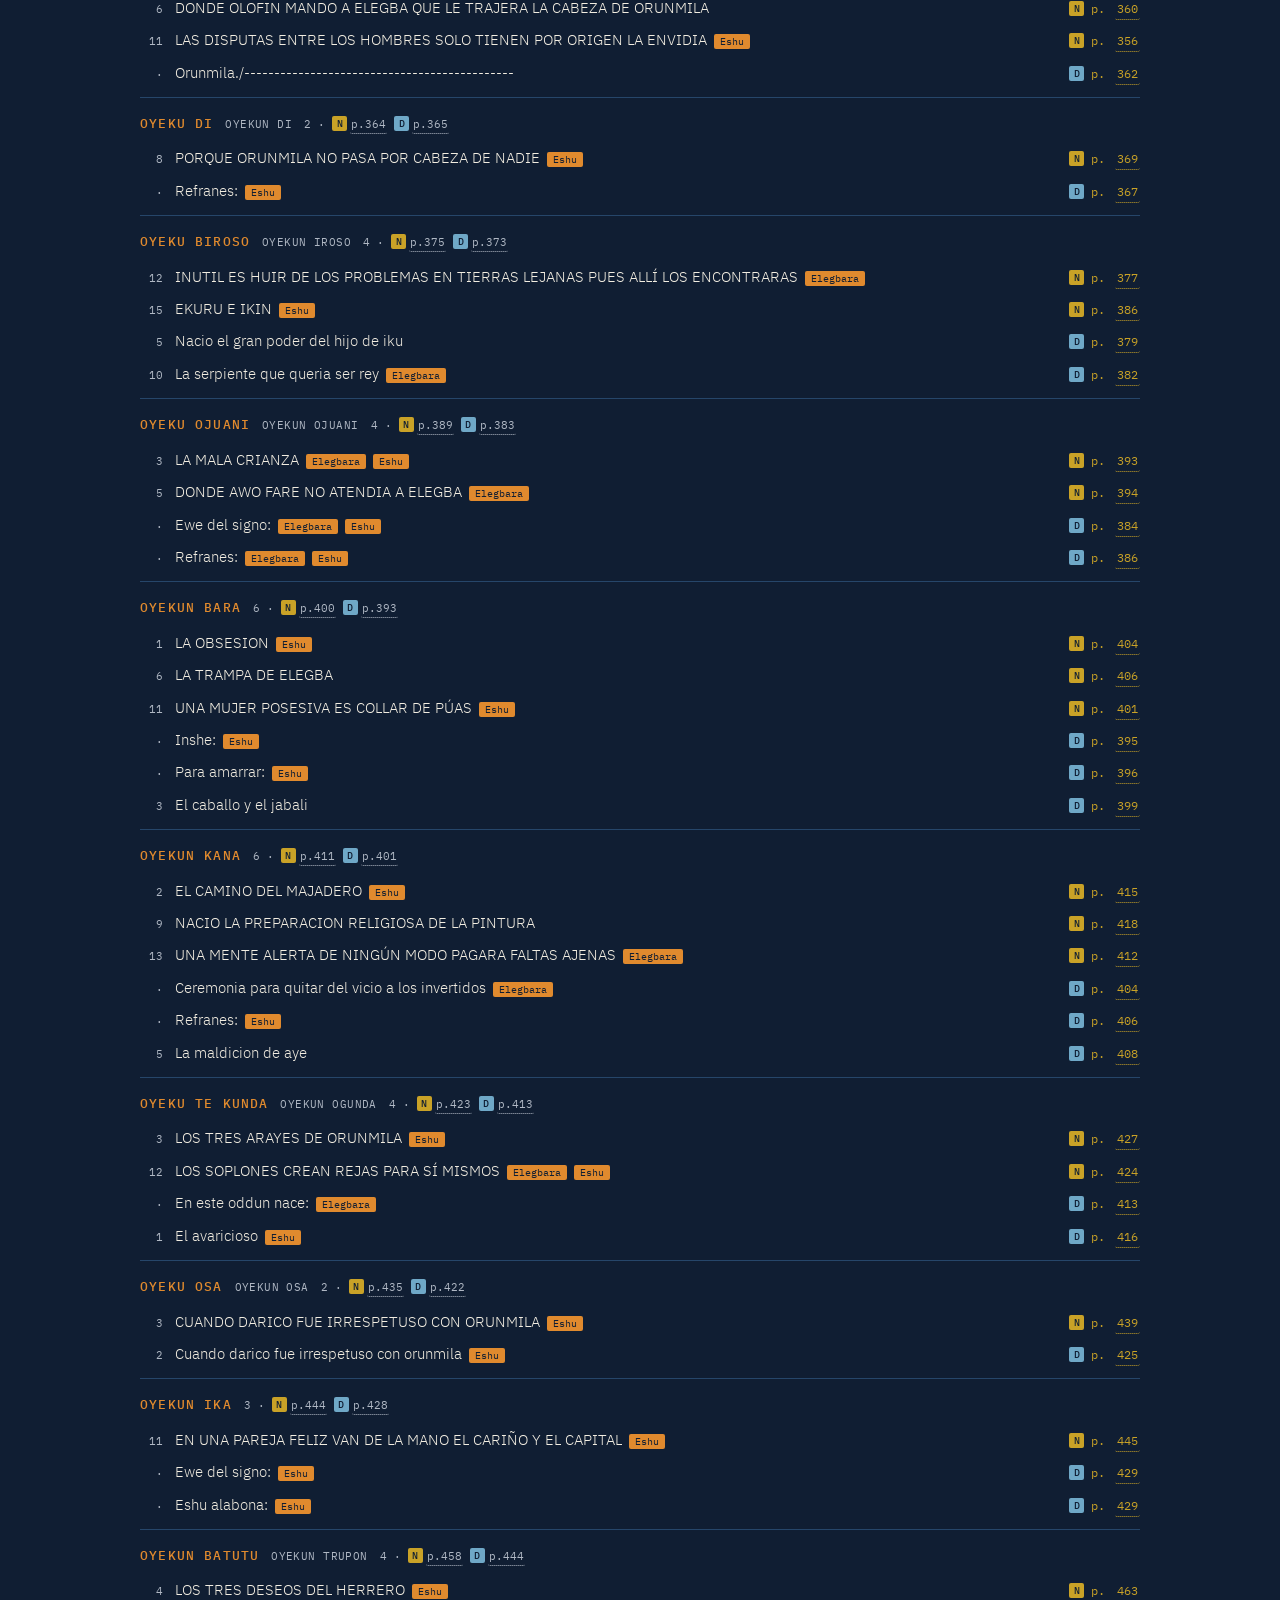
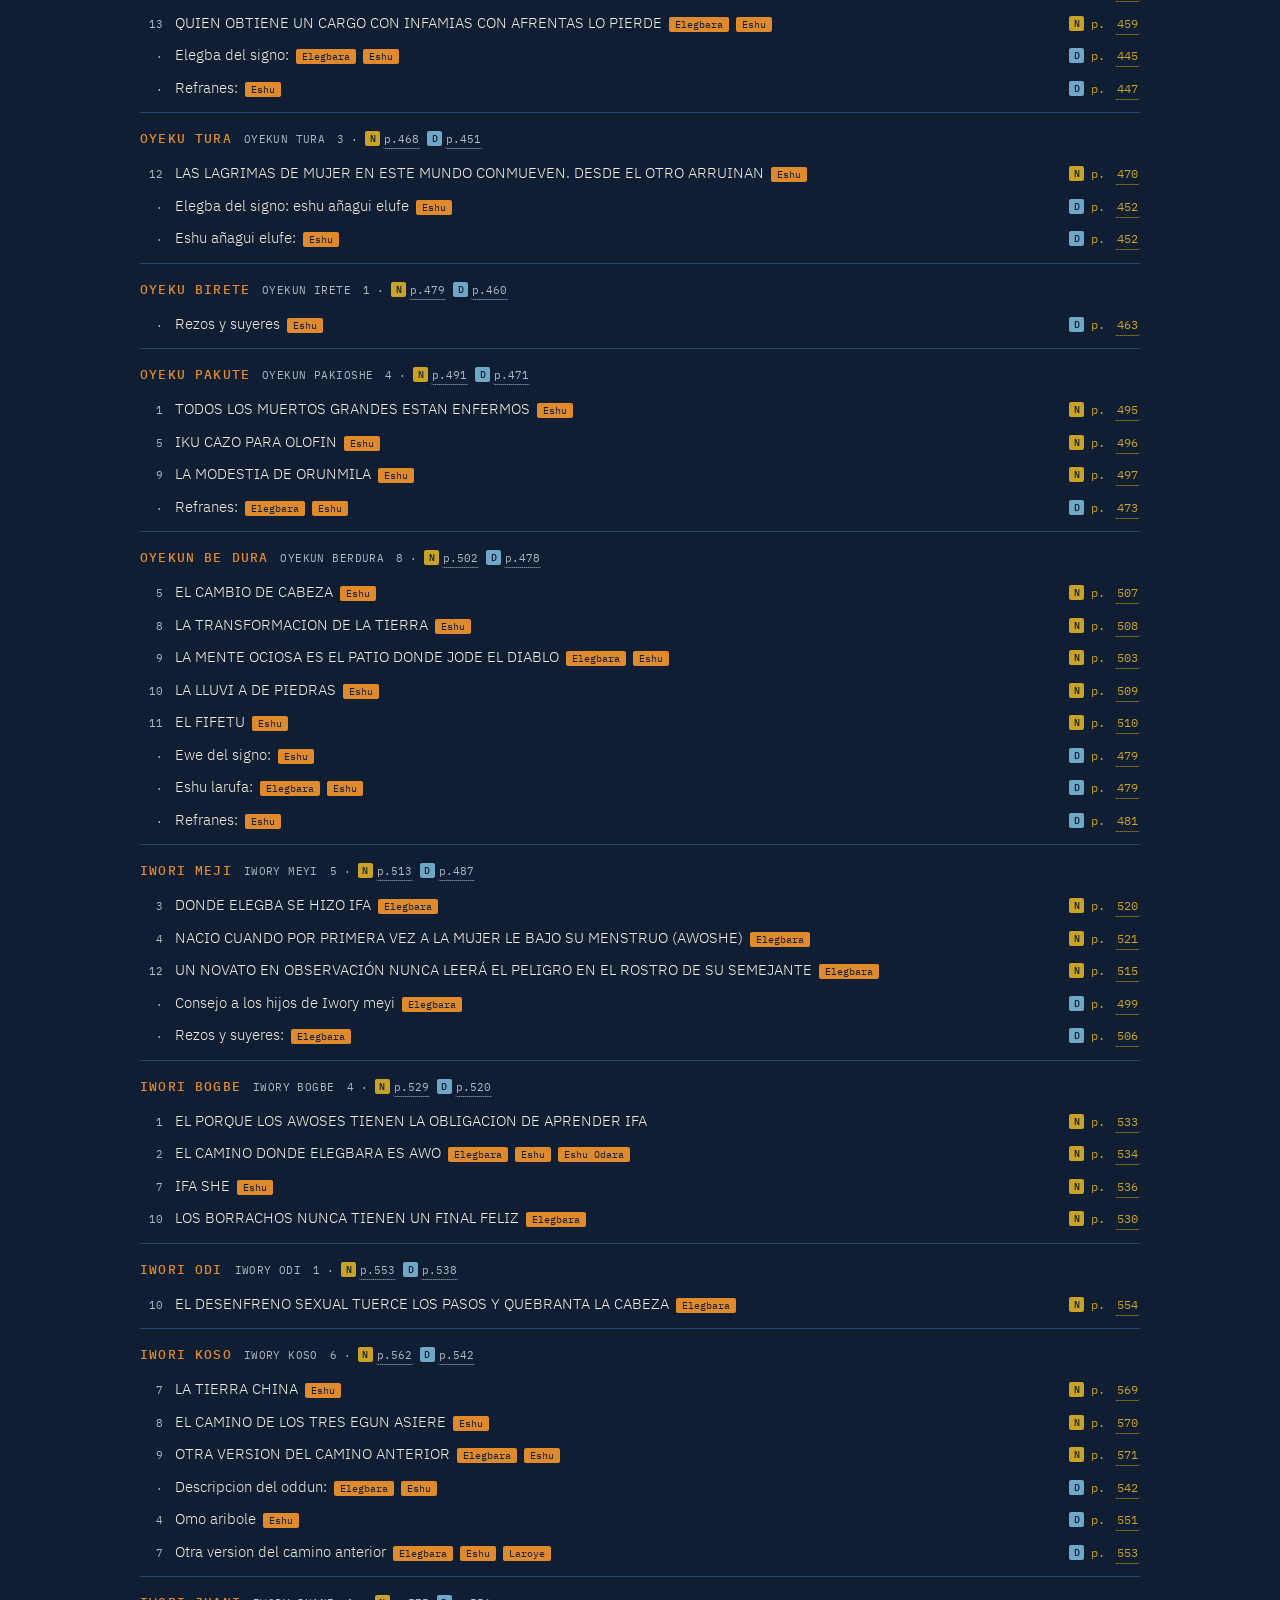
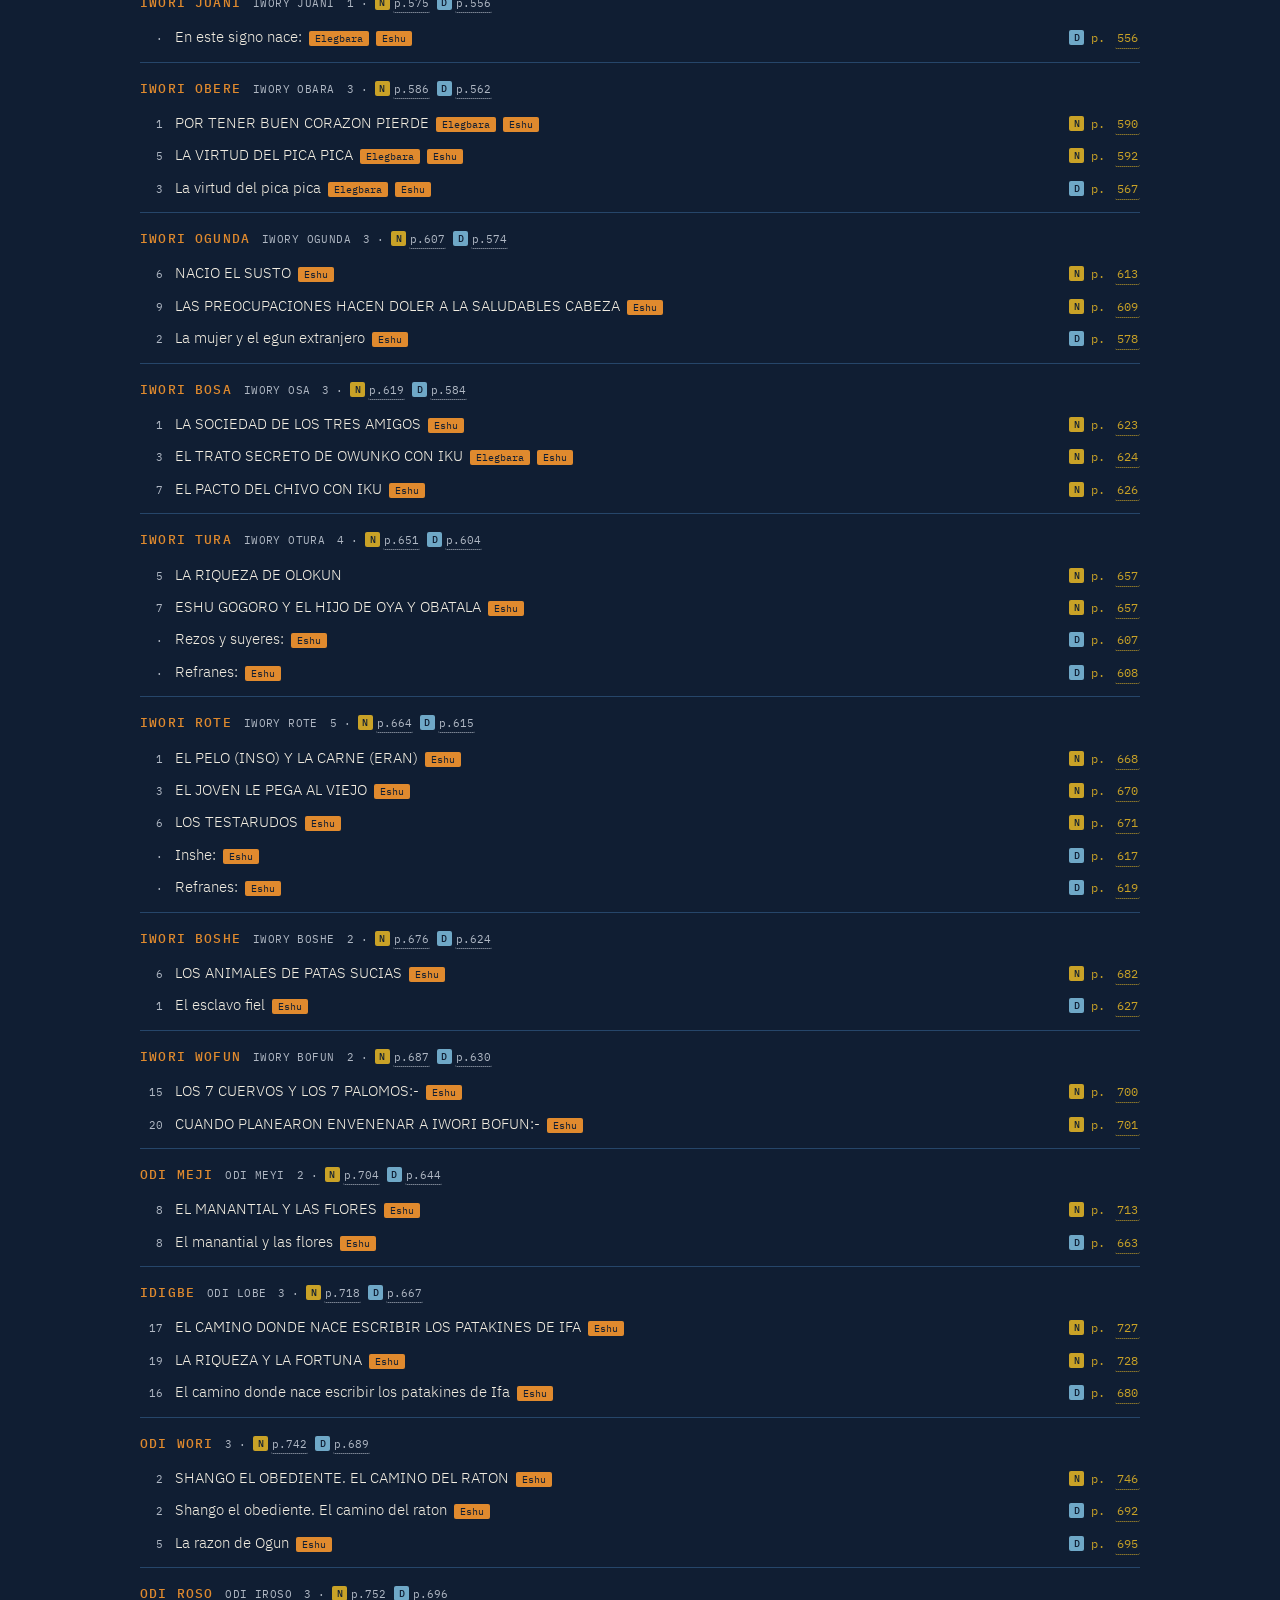
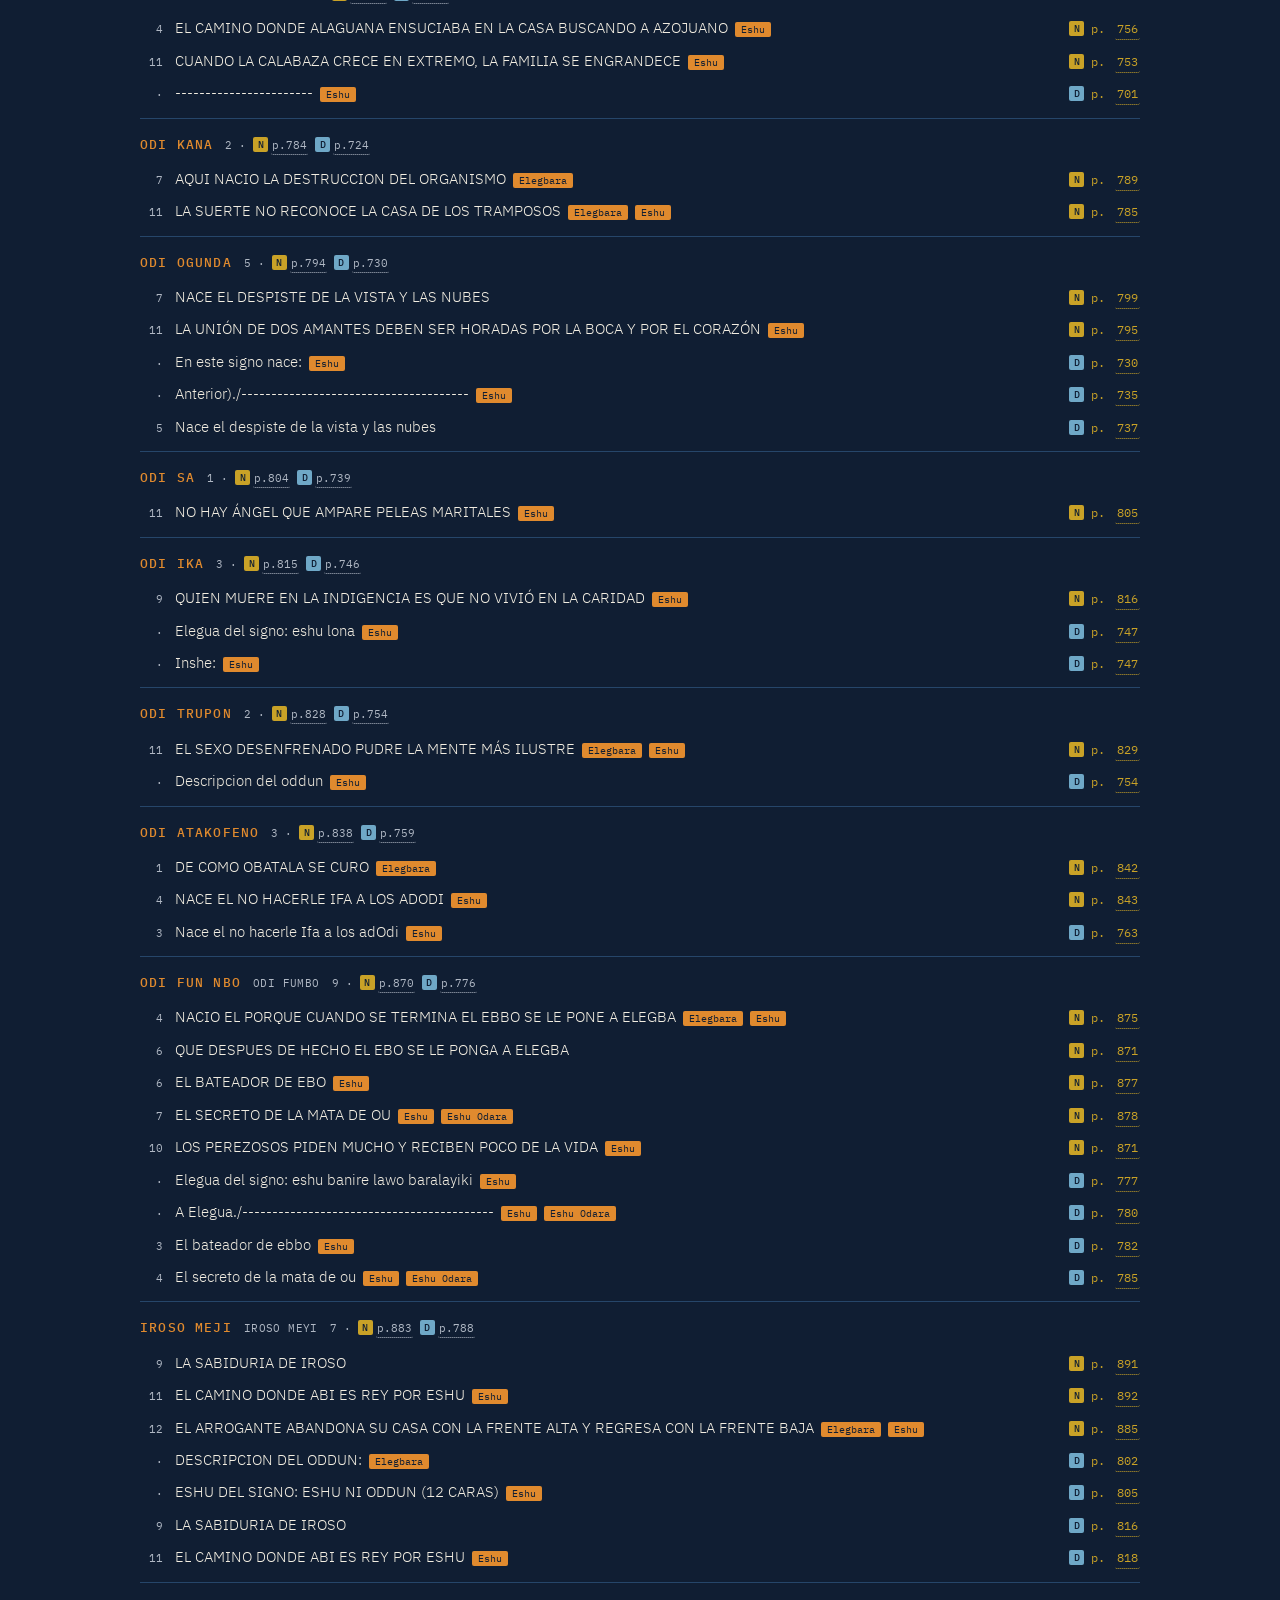
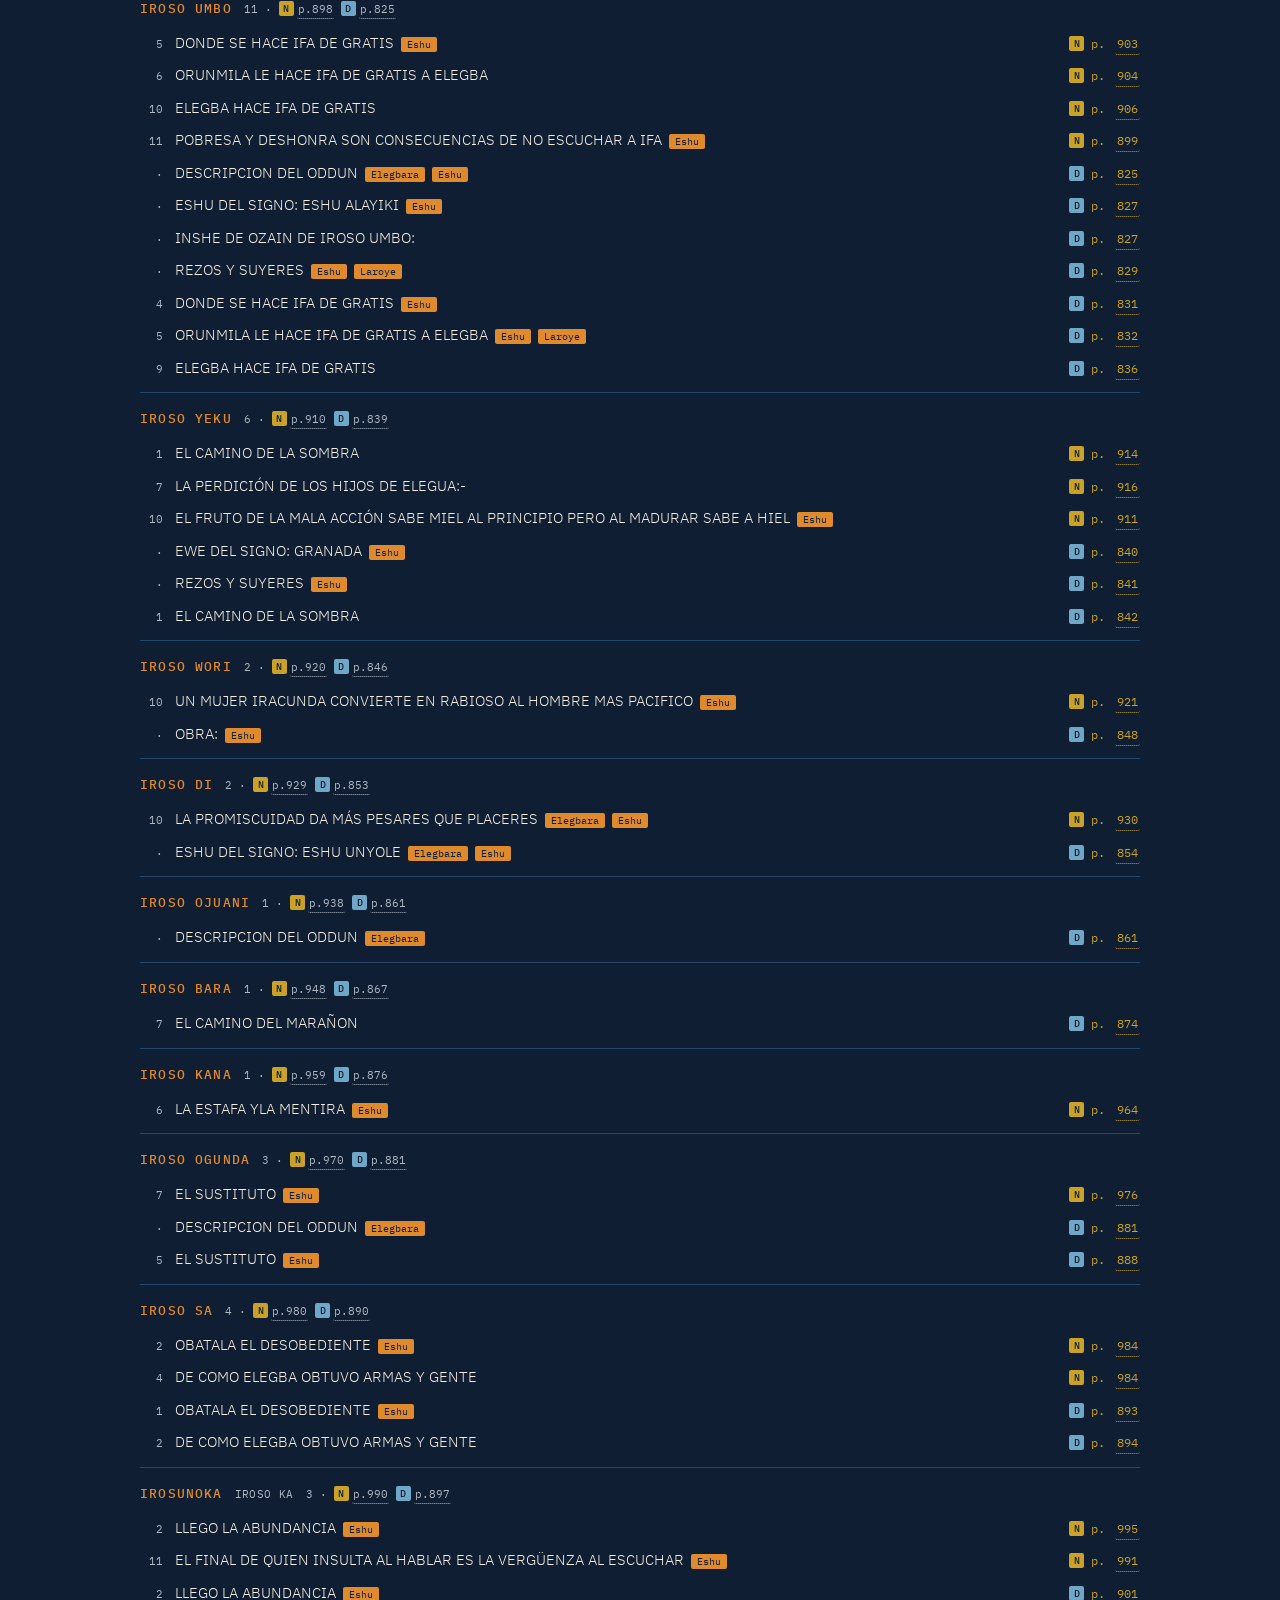
==== commit 064edb6e: "Document complete transcript coverage Co-authored-by: romulosantiagodelimagarcia <37180749+romulosan" ====
--- a/index.html
+++ b/index.html
@@ -28,7 +28,7 @@
     </div>
     <p class="modohint" id="modohint"></p>
   </div>
-  <p class="transcript-cta"><a href="transcricao.html">Abrir transcrições independentes por odu →</a></p>
+  <p class="transcript-cta"><a href="transcricao.html">Abrir biblioteca transcrita · texto completo e por odu →</a></p>
 
   <div class="mapblock">
     <div class="maphead">
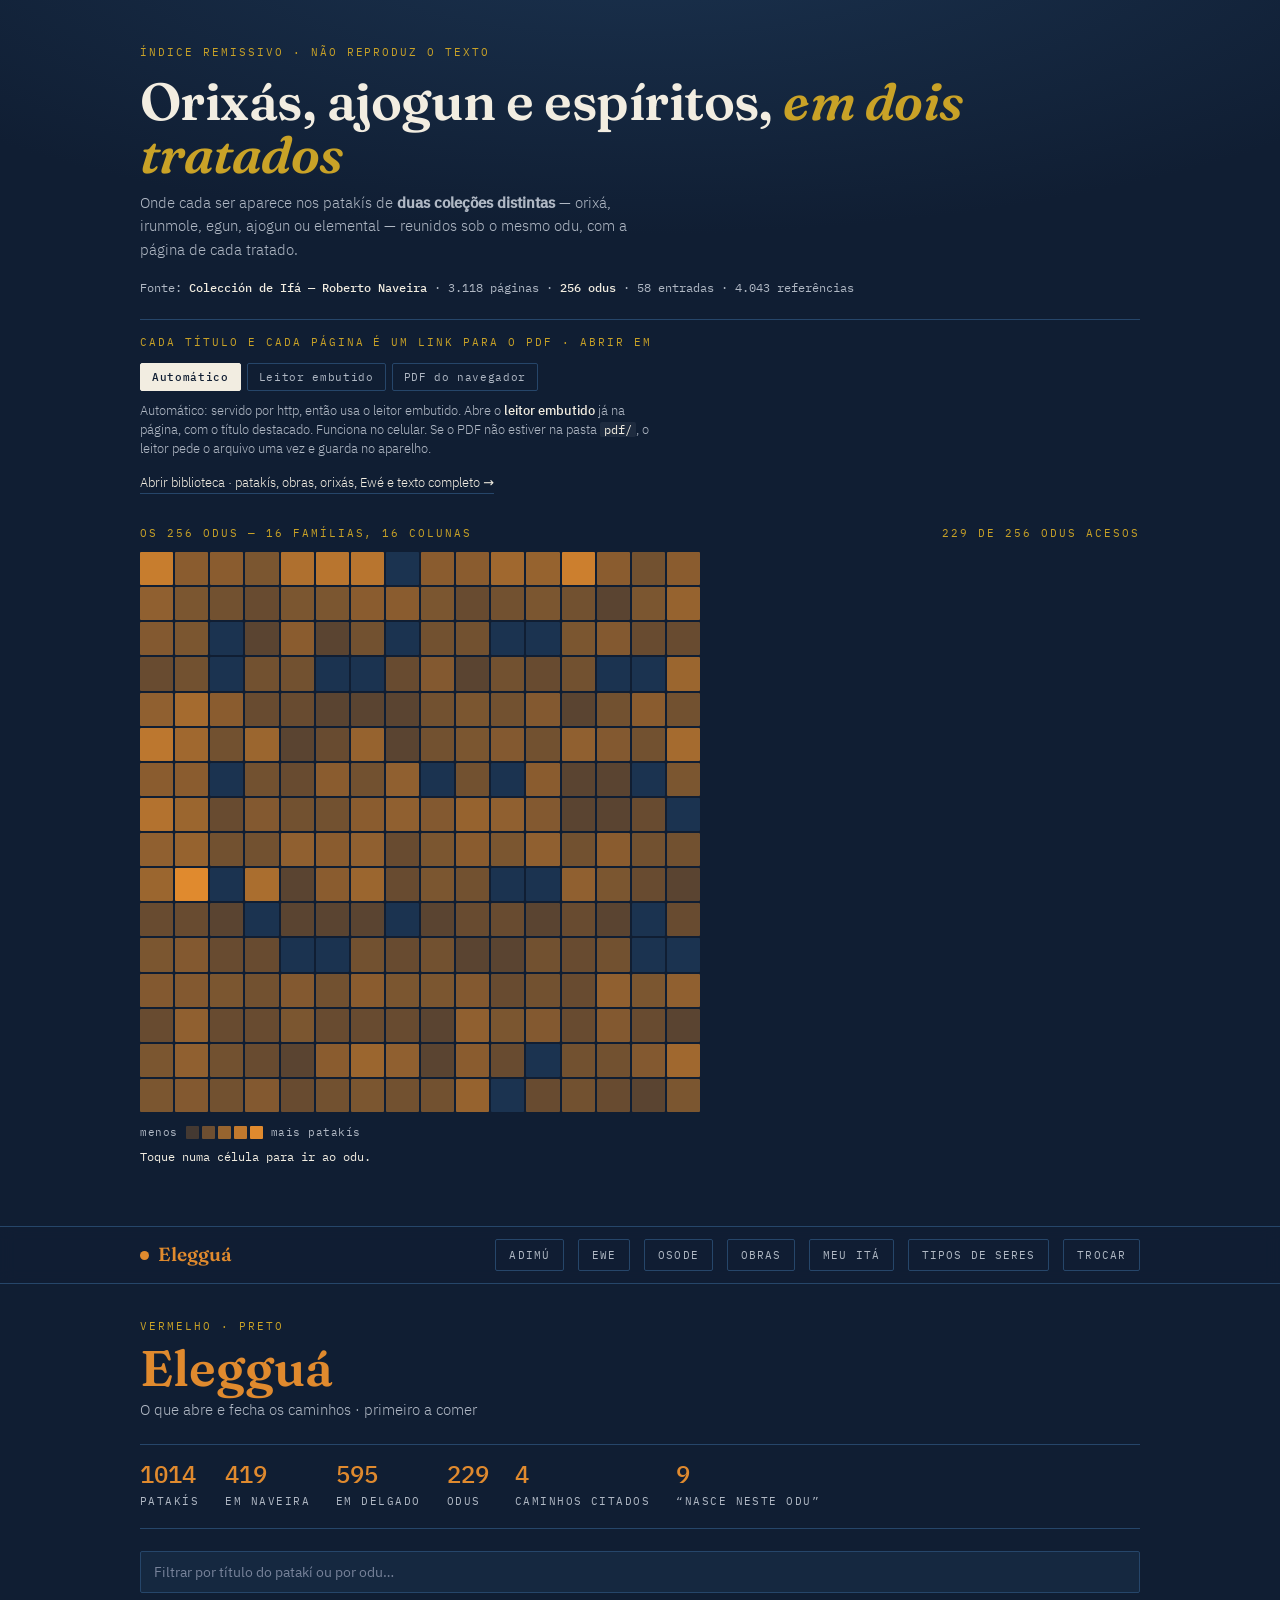
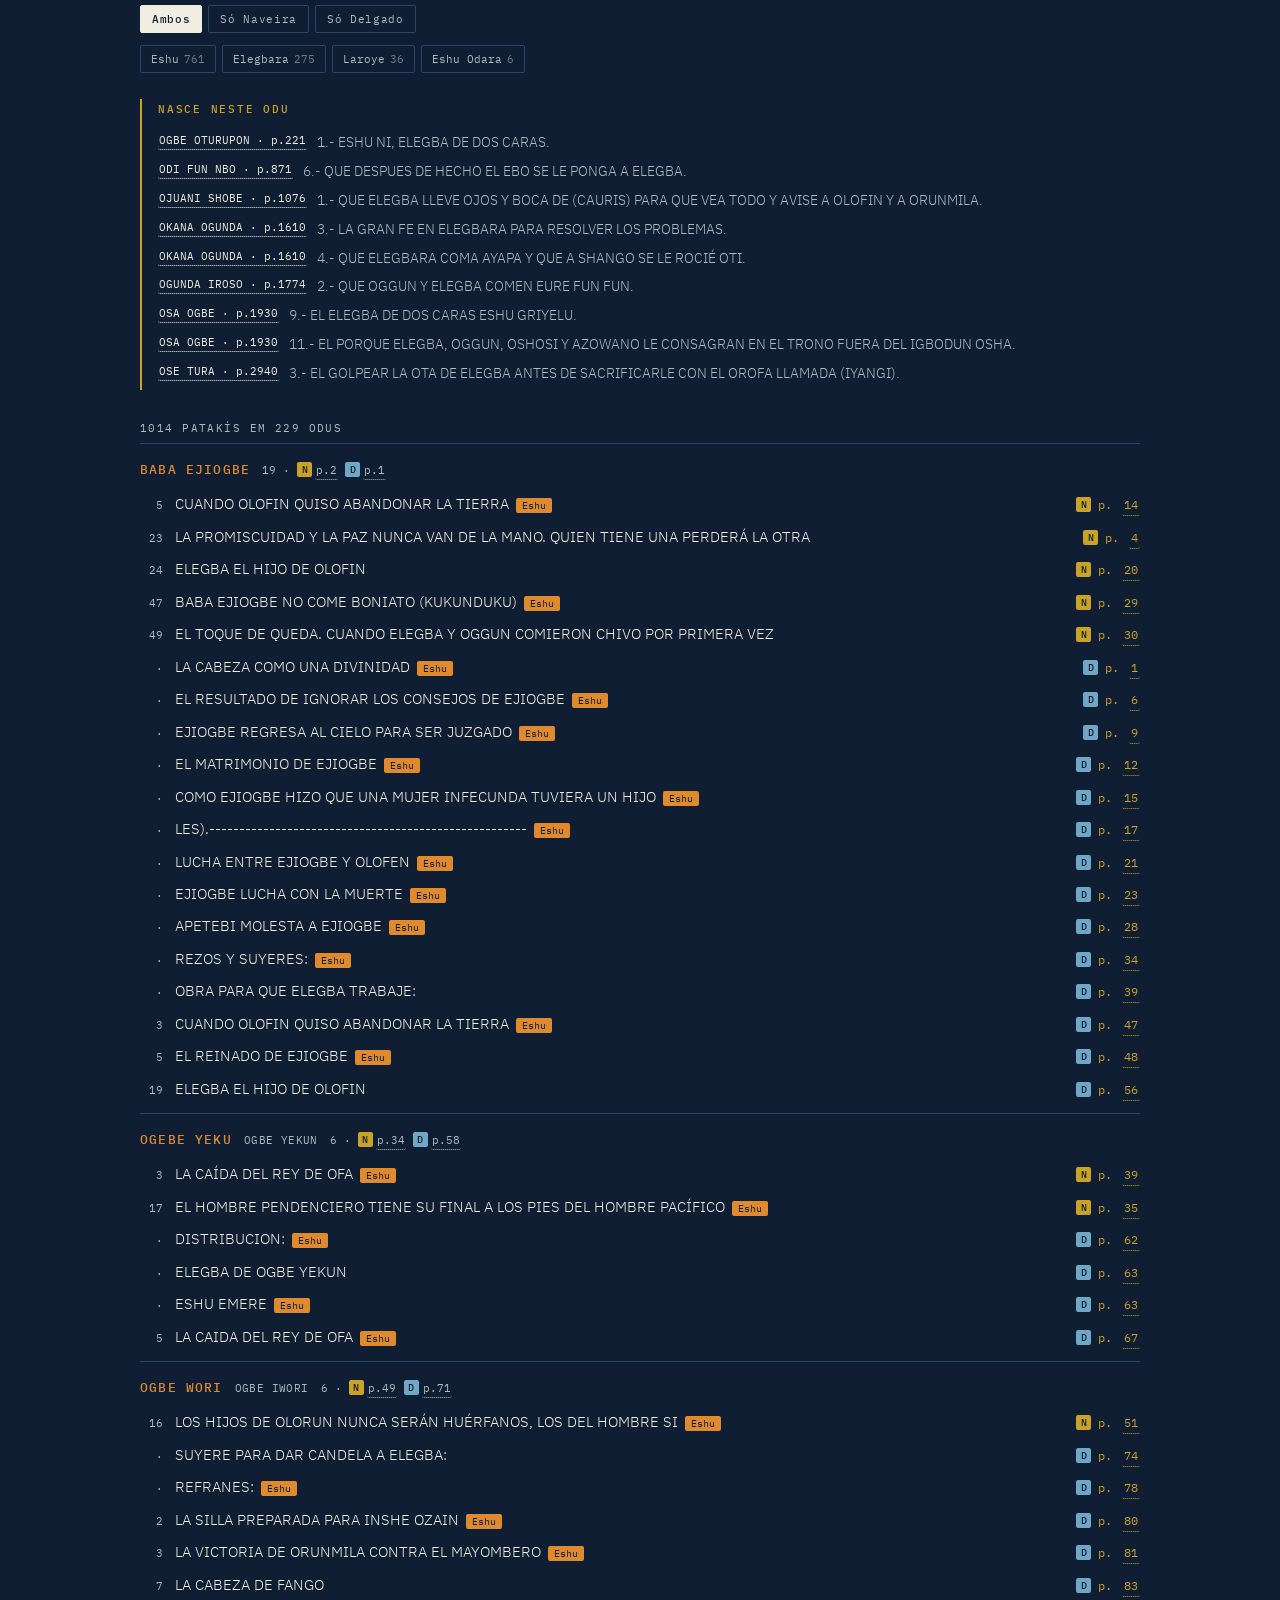
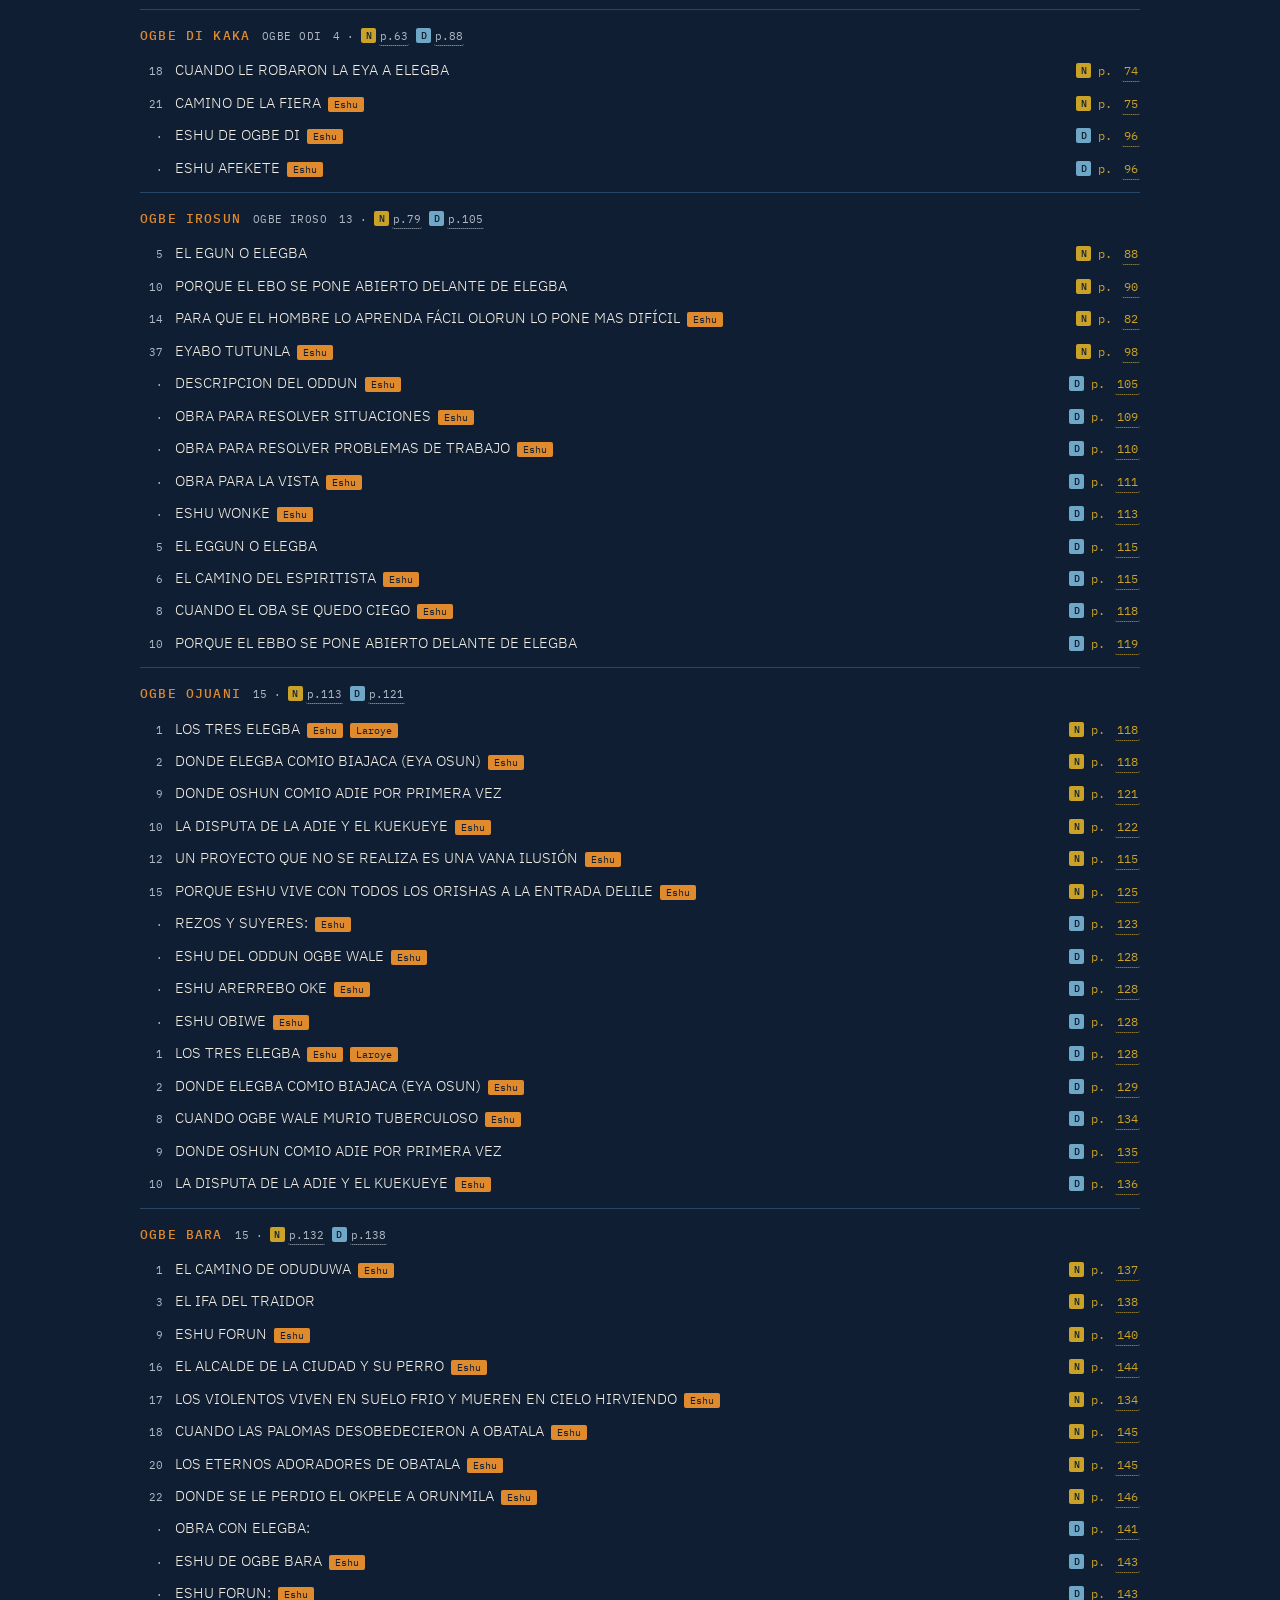
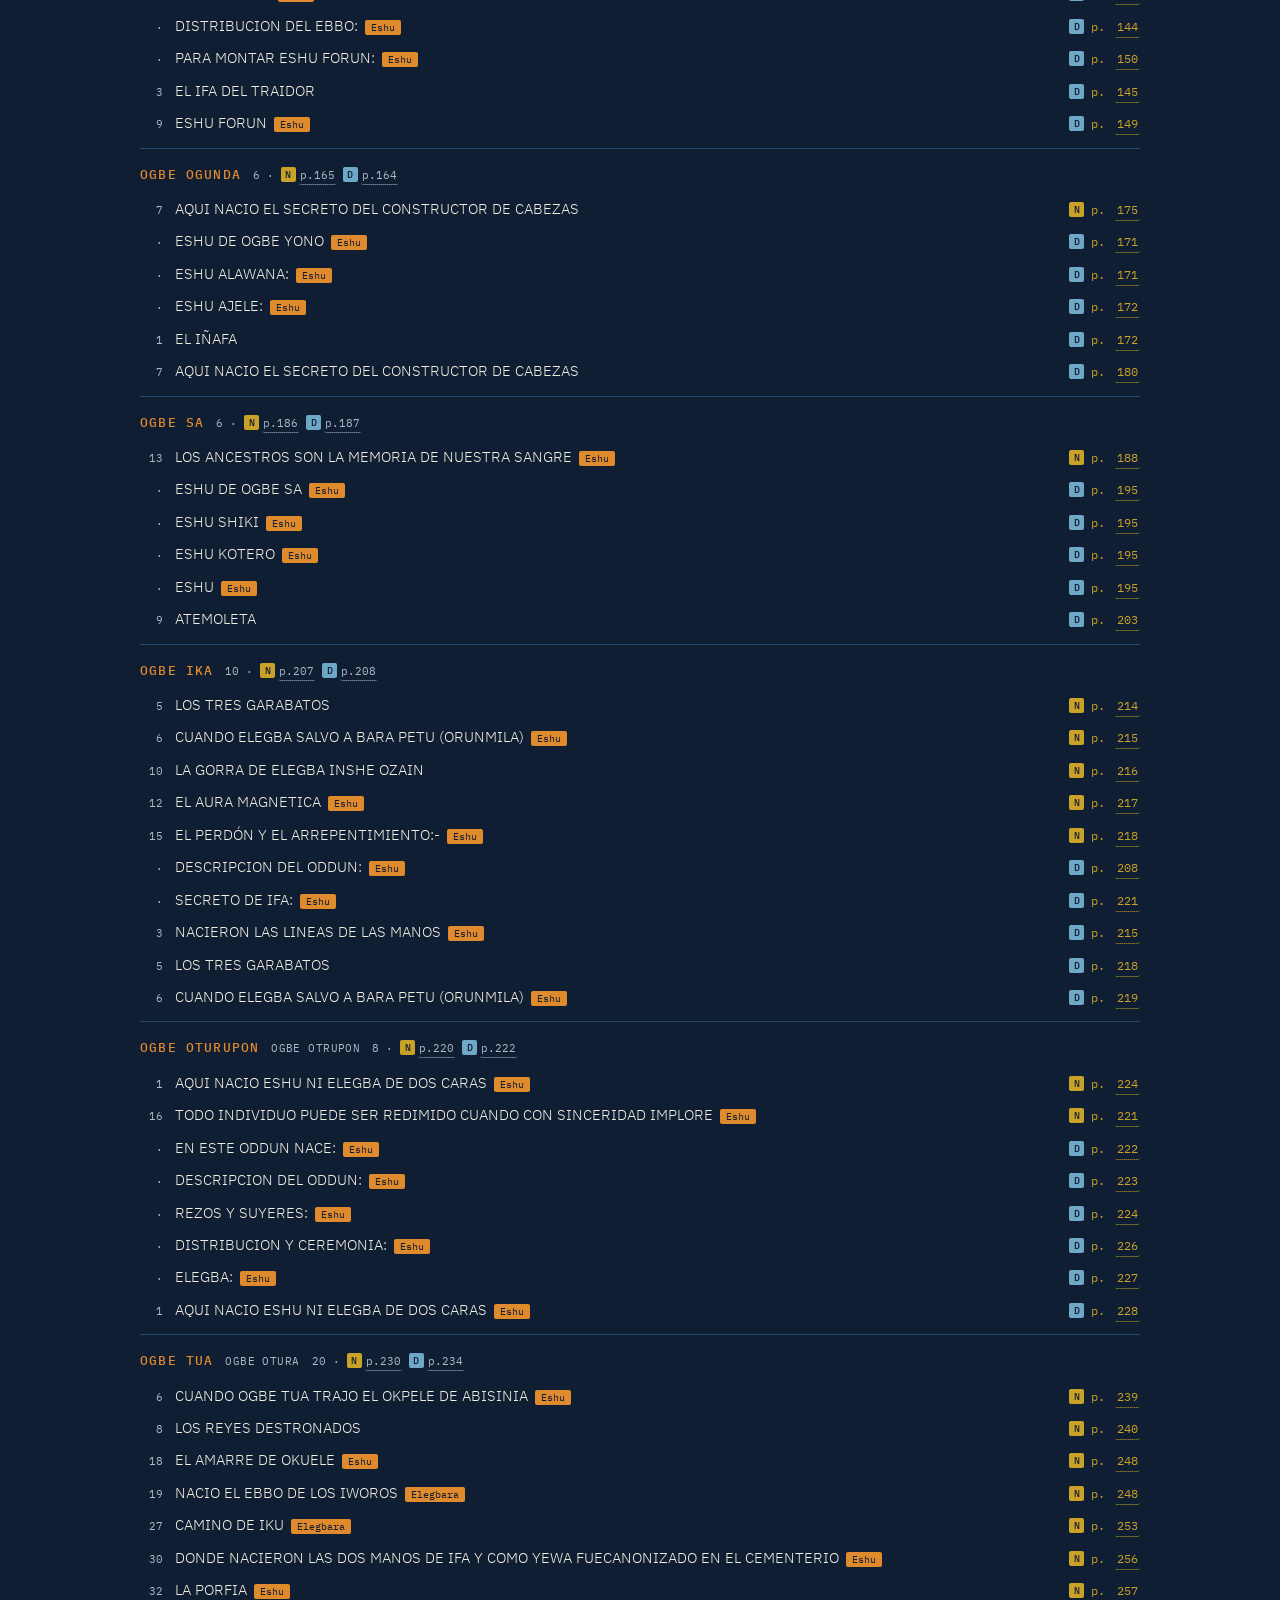
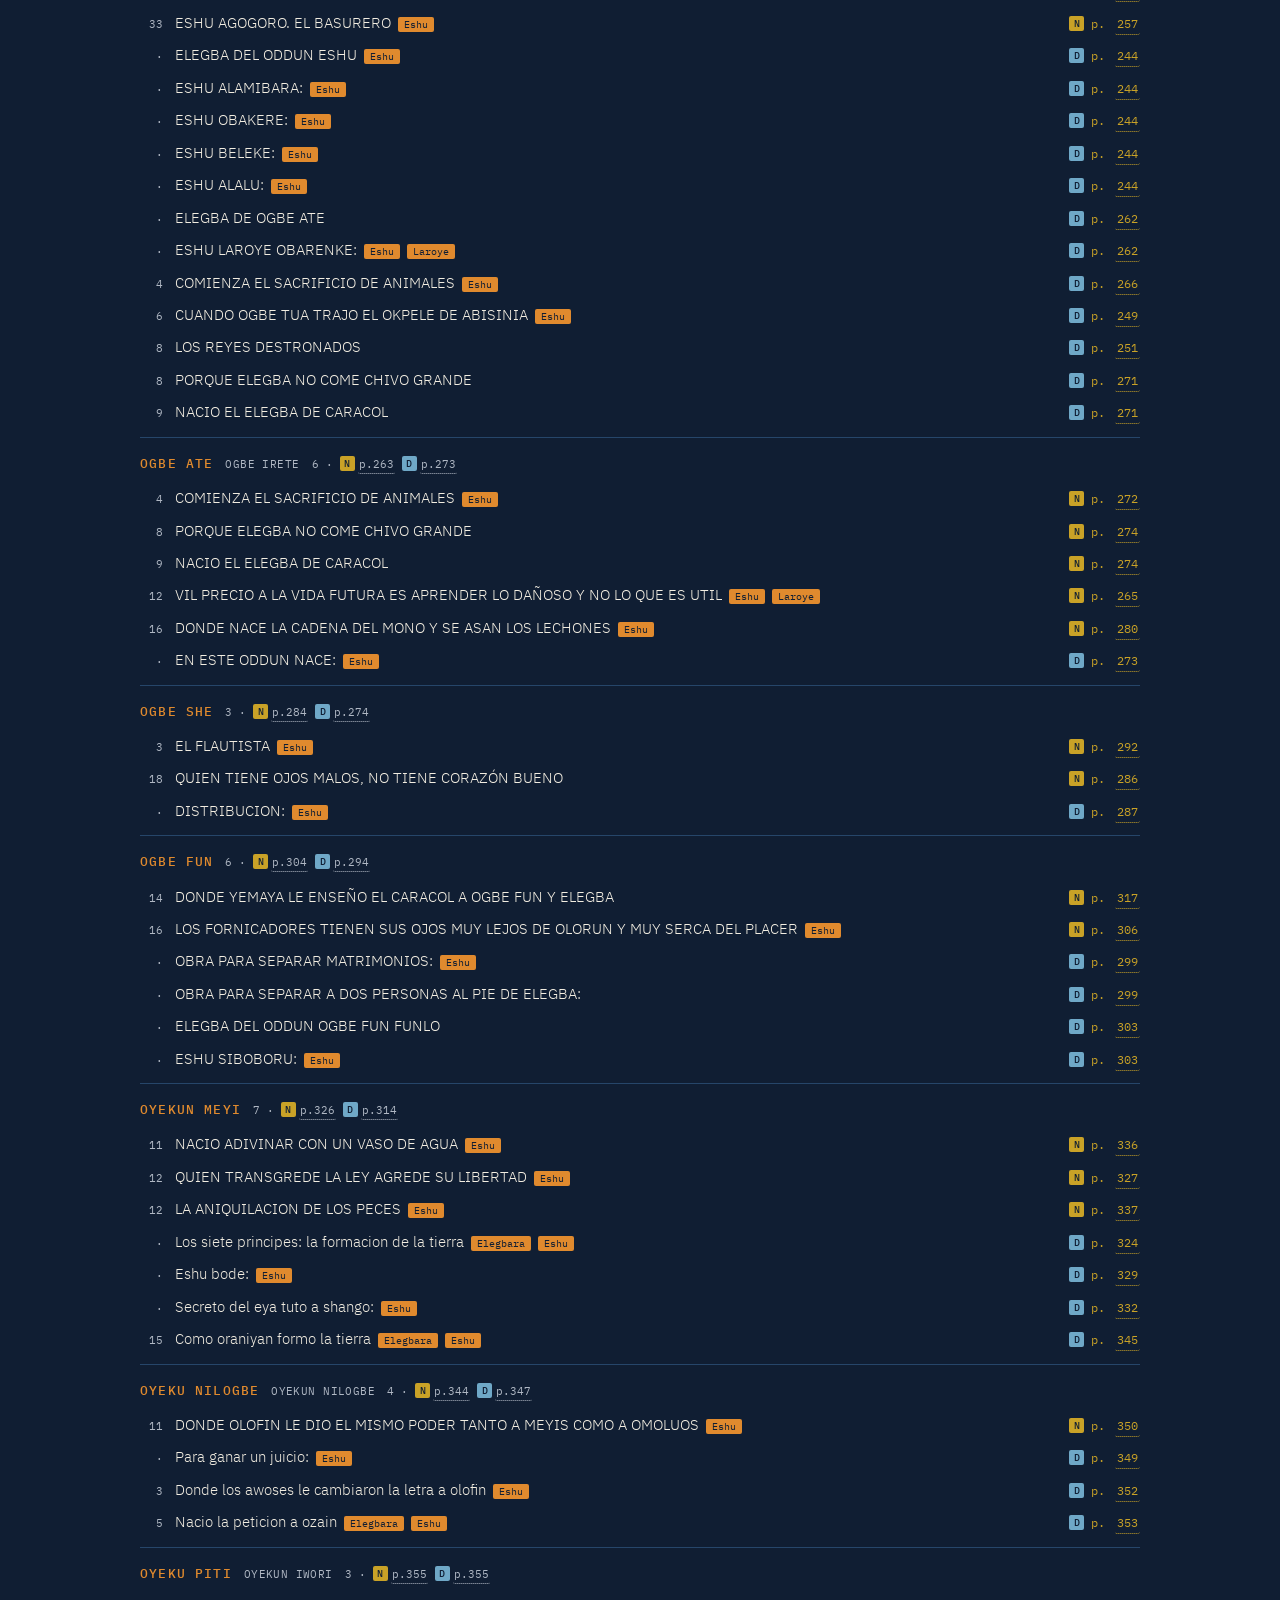
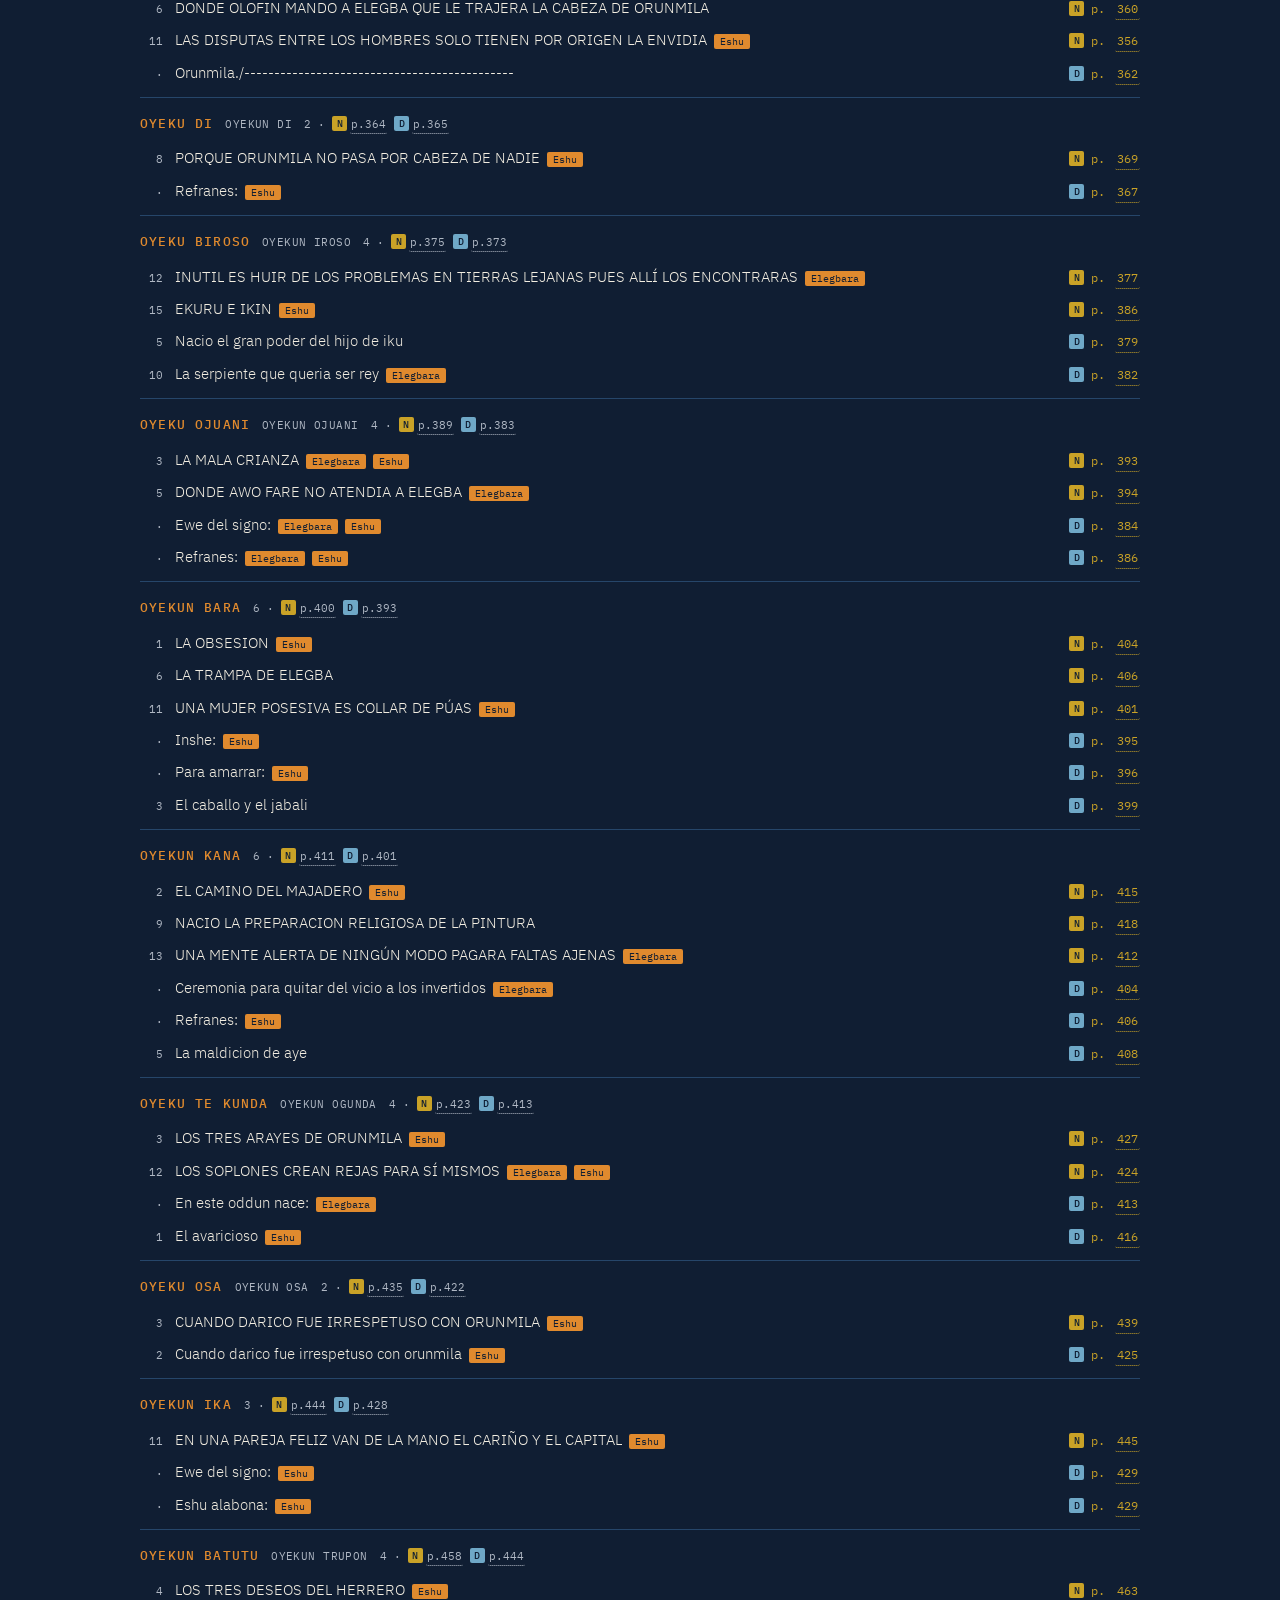
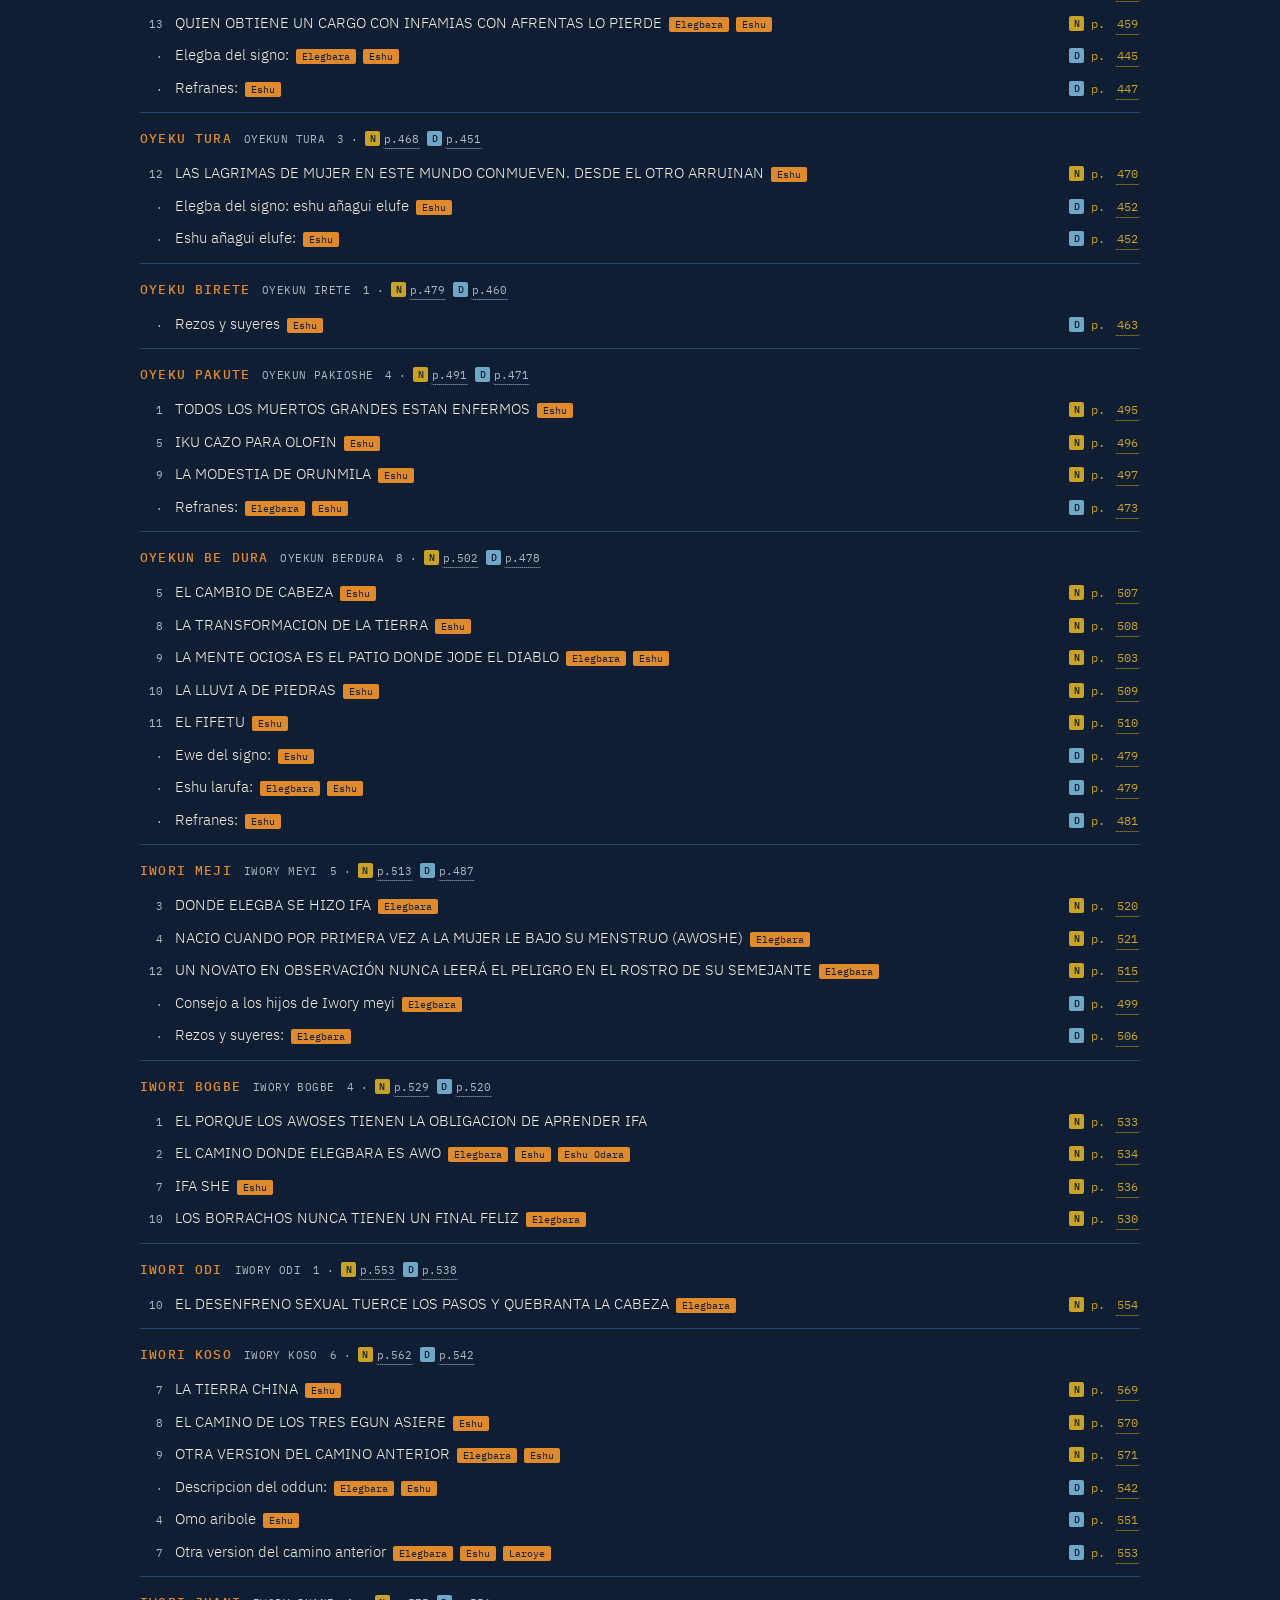
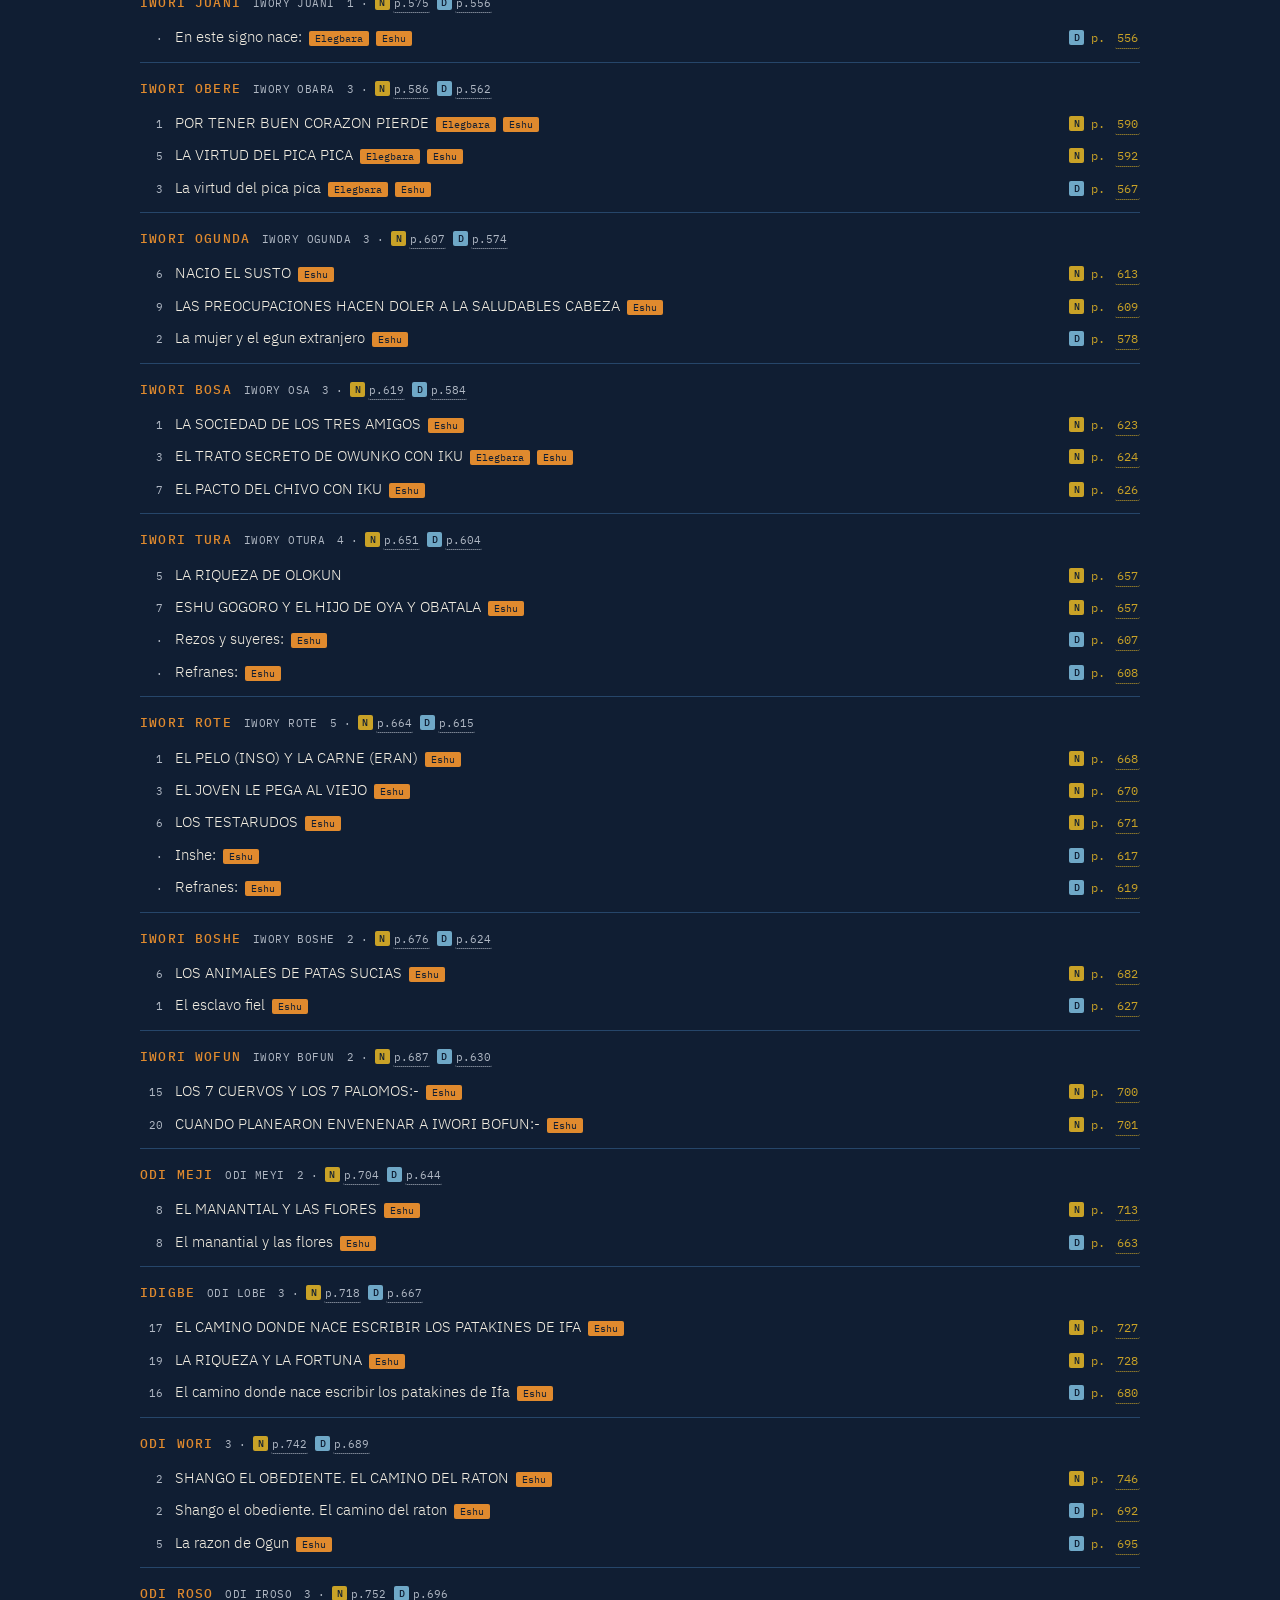
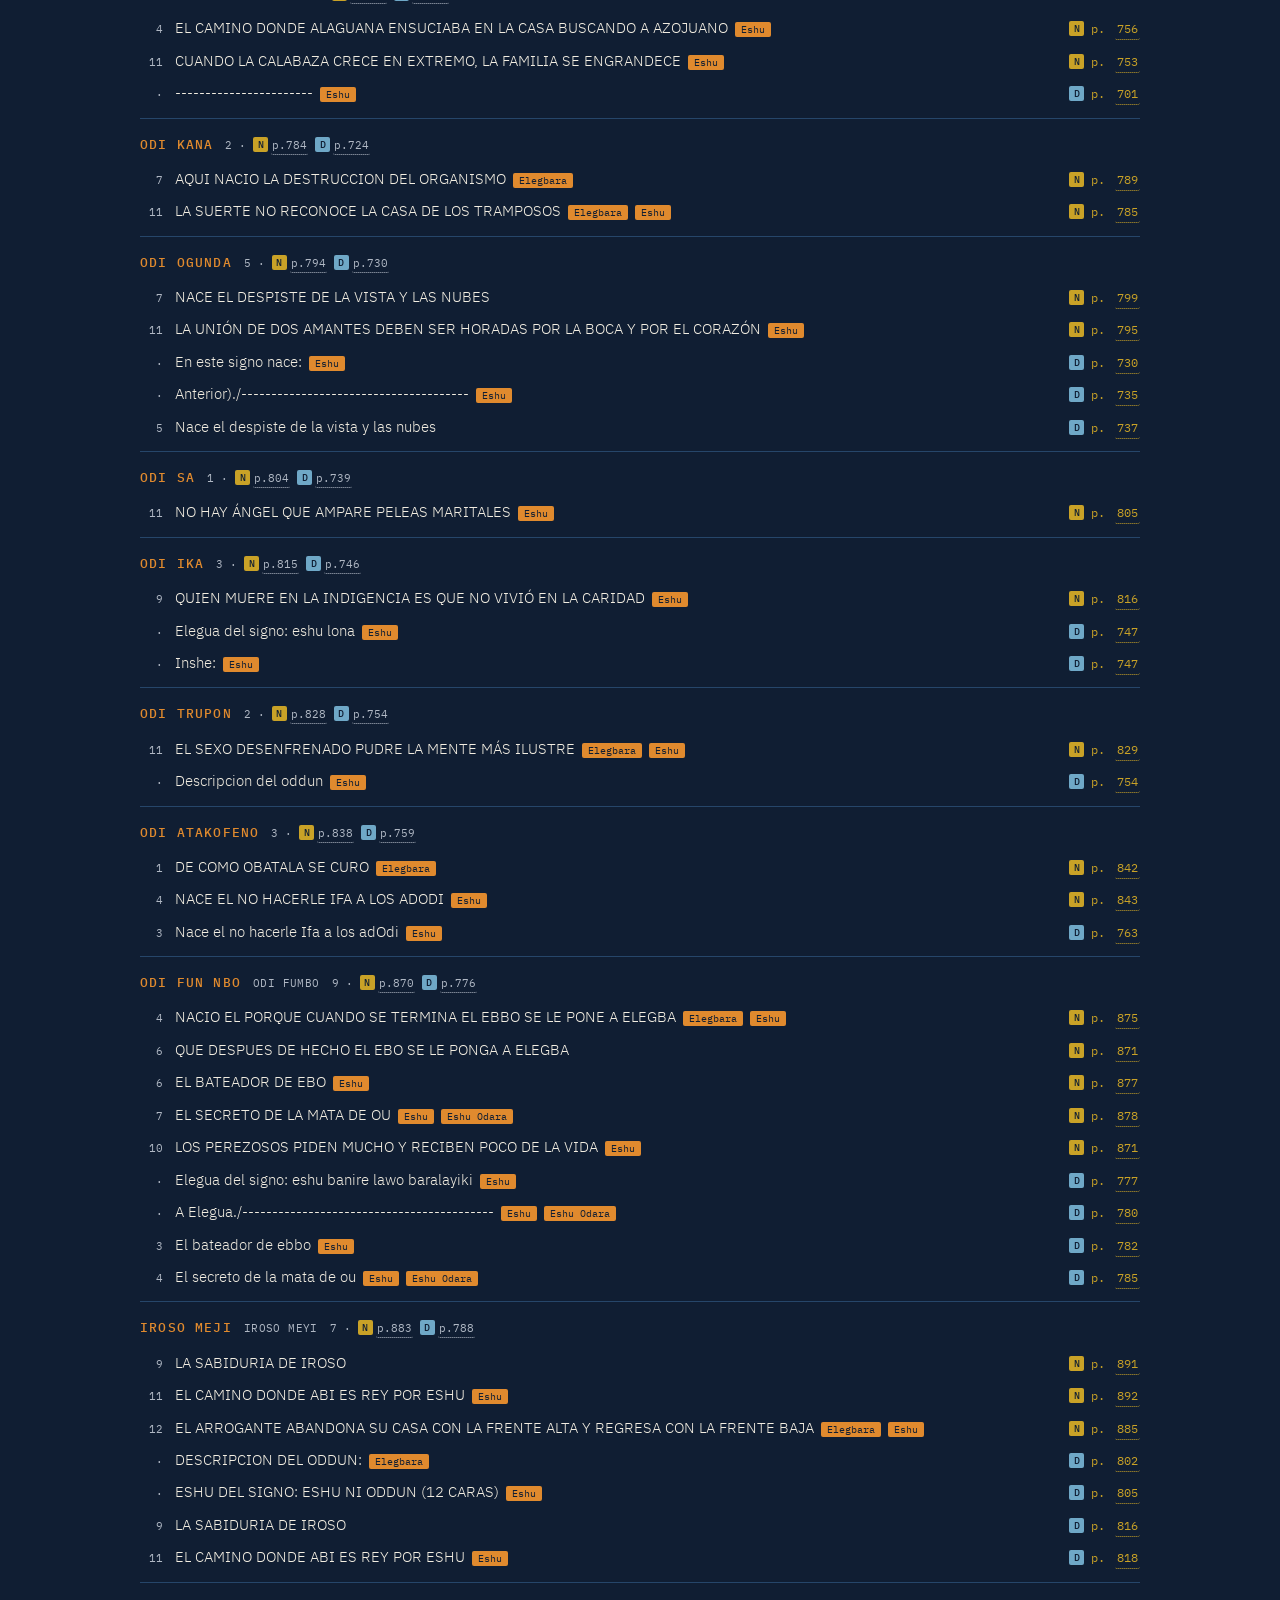
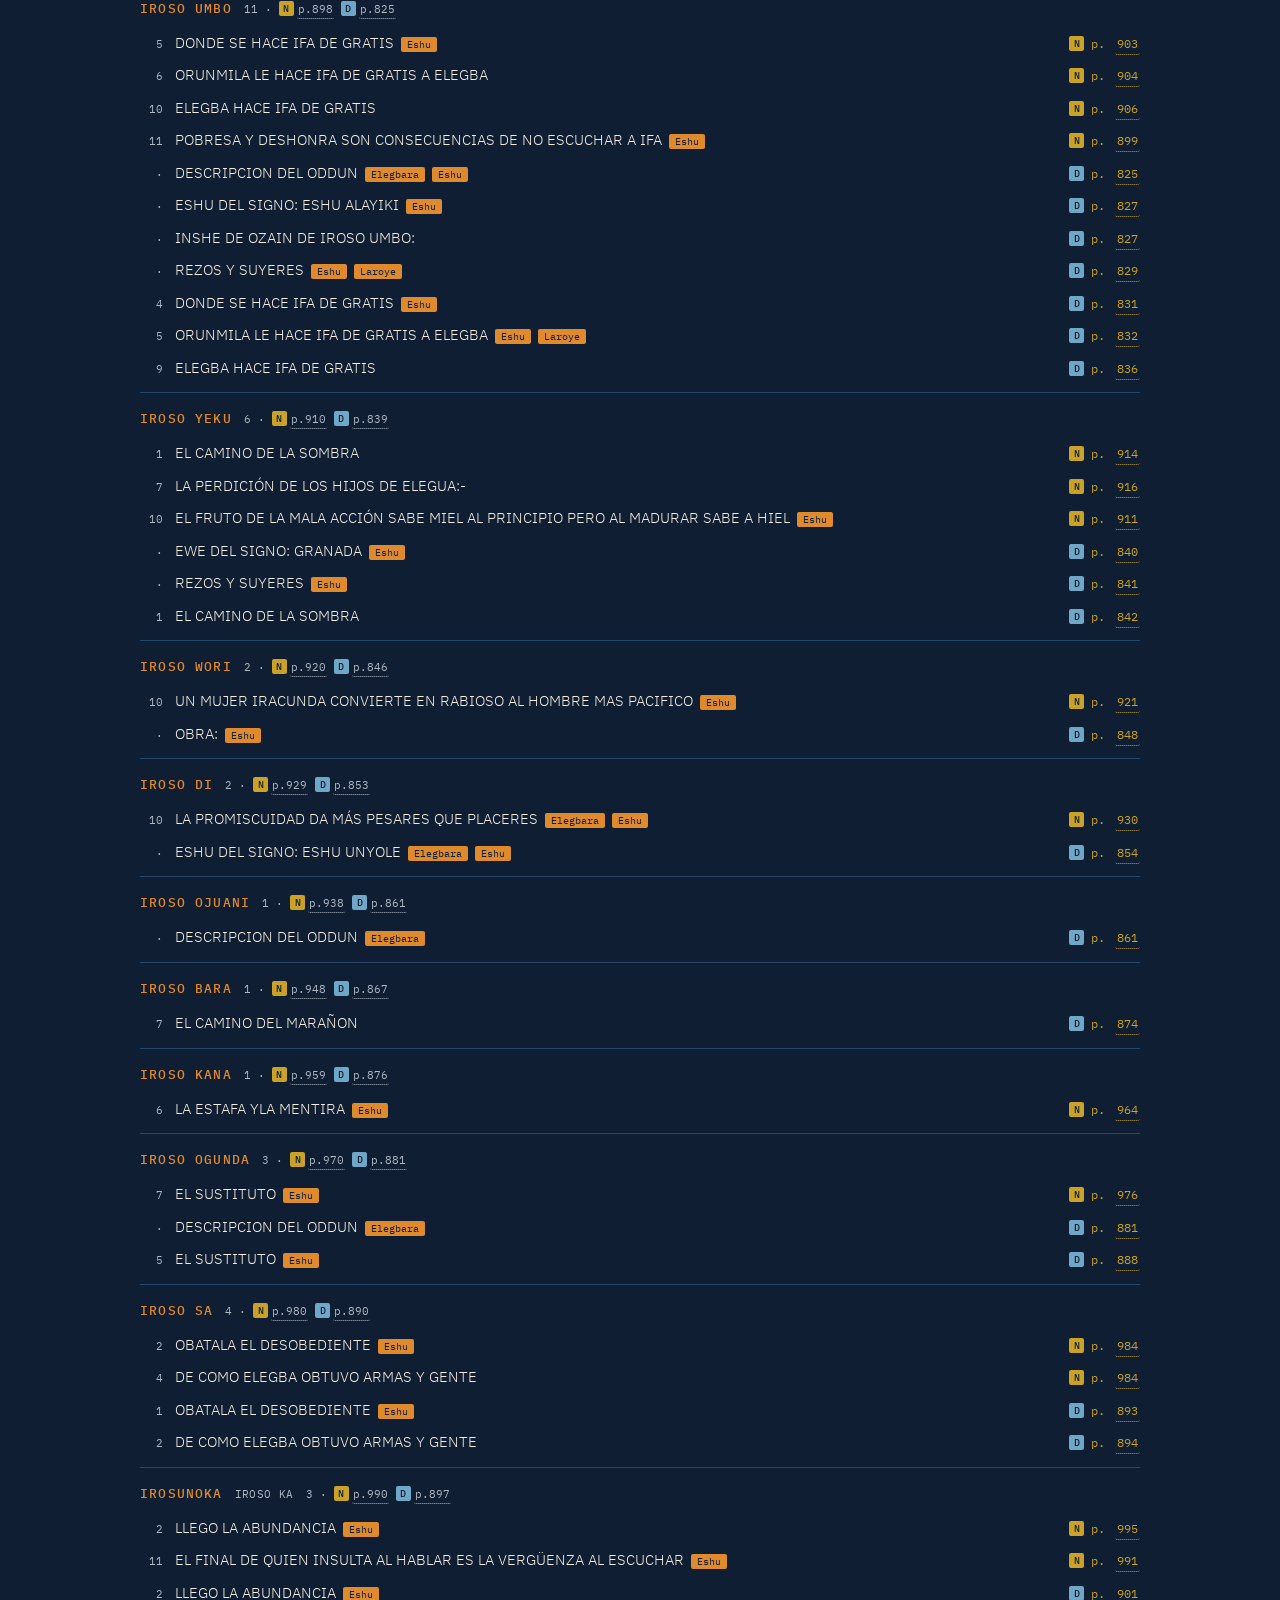
==== commit ce436a1b: "Finish thematic transcript mappings Co-authored-by: romulosantiagodelimagarcia <37180749+romulosanti" ====
--- a/index.html
+++ b/index.html
@@ -28,7 +28,7 @@
     </div>
     <p class="modohint" id="modohint"></p>
   </div>
-  <p class="transcript-cta"><a href="transcricao.html">Abrir biblioteca transcrita · texto completo e por odu →</a></p>
+  <p class="transcript-cta"><a href="transcricao.html">Abrir biblioteca · patakís, obras, orixás, Ewé e texto completo →</a></p>
 
   <div class="mapblock">
     <div class="maphead">
